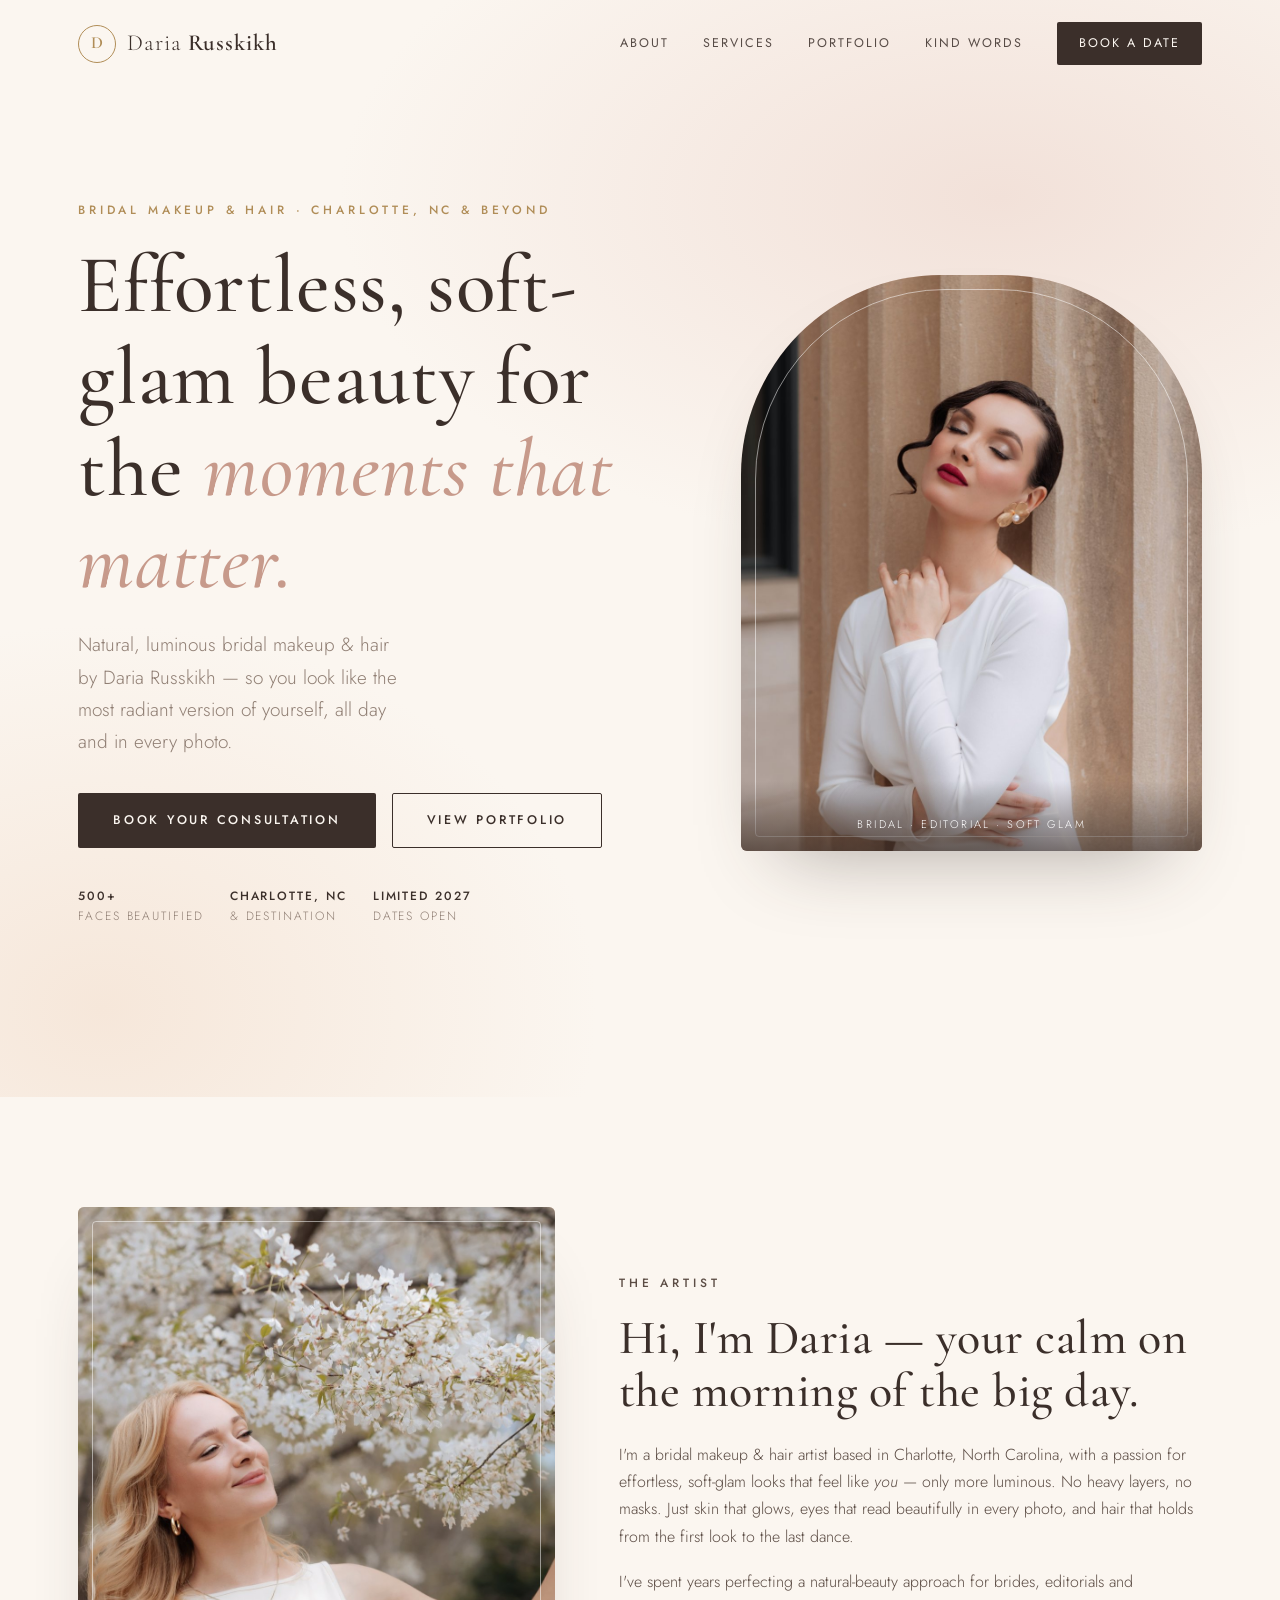
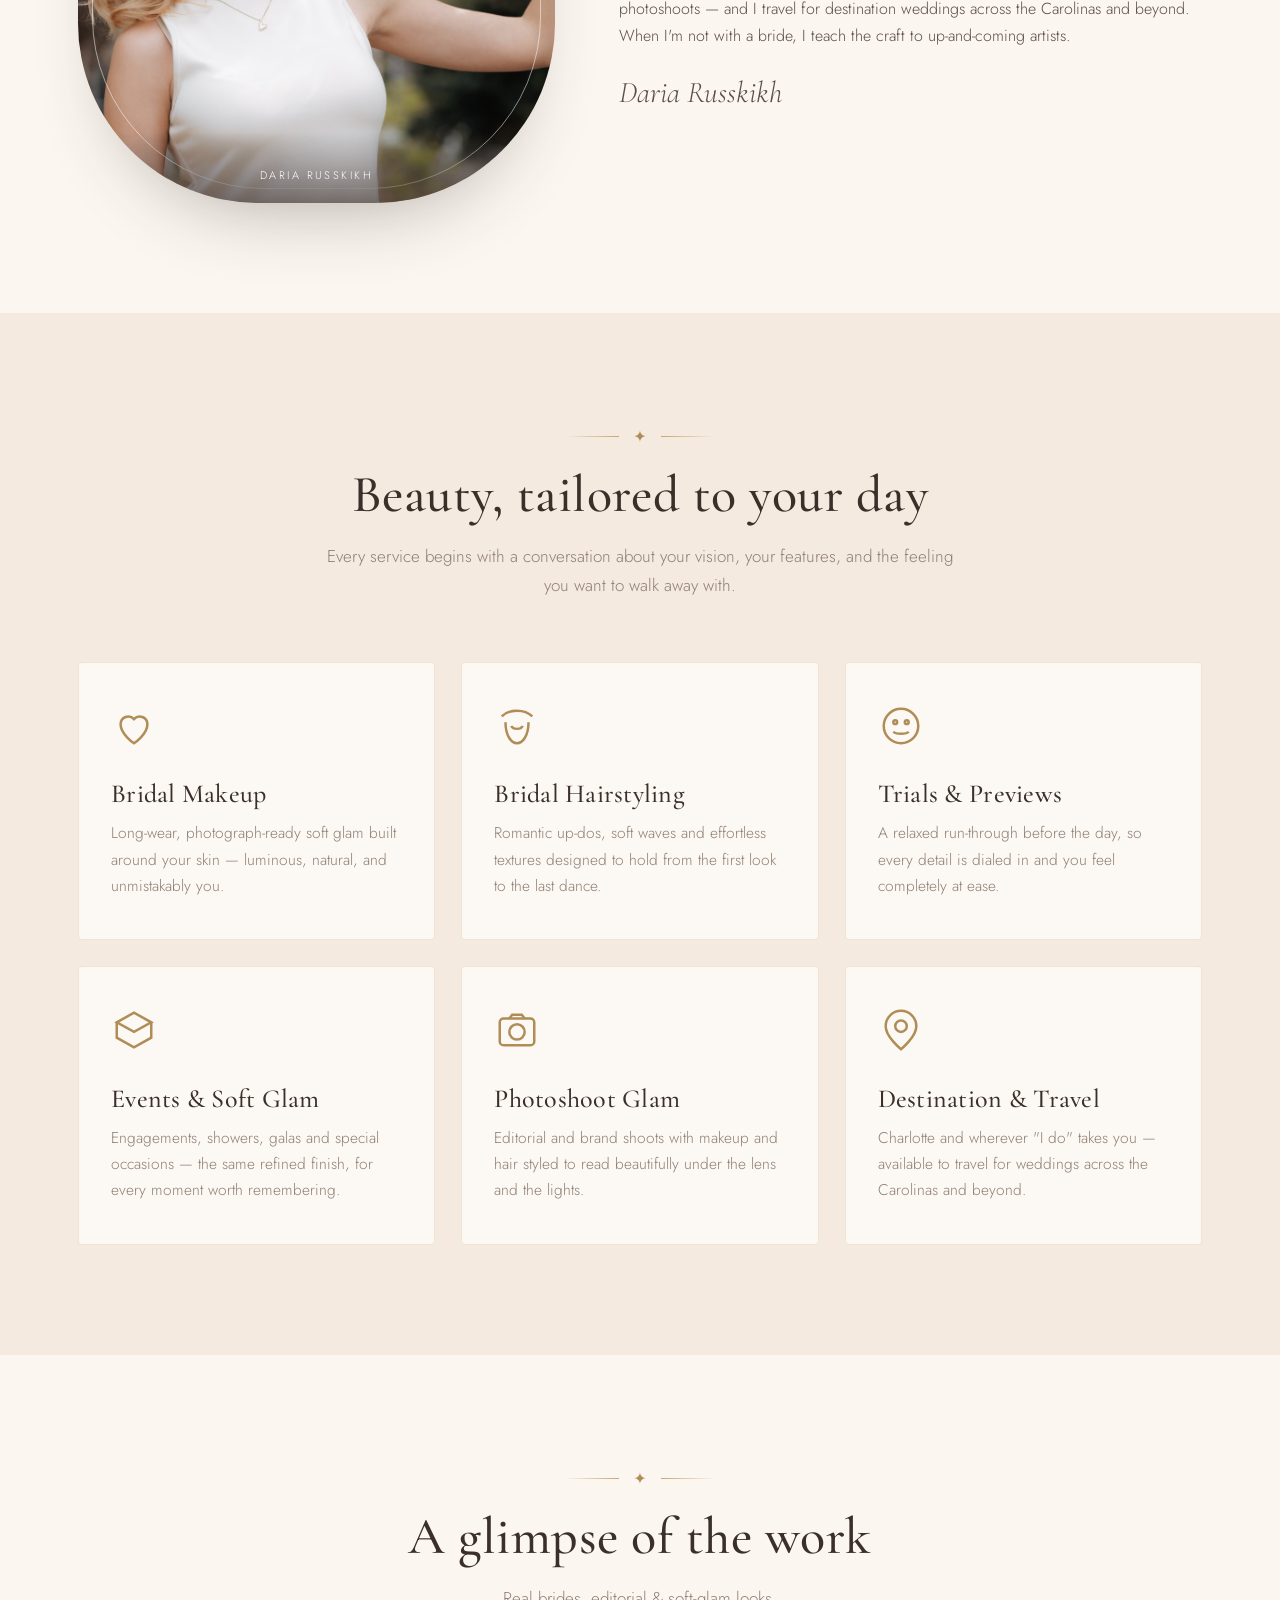
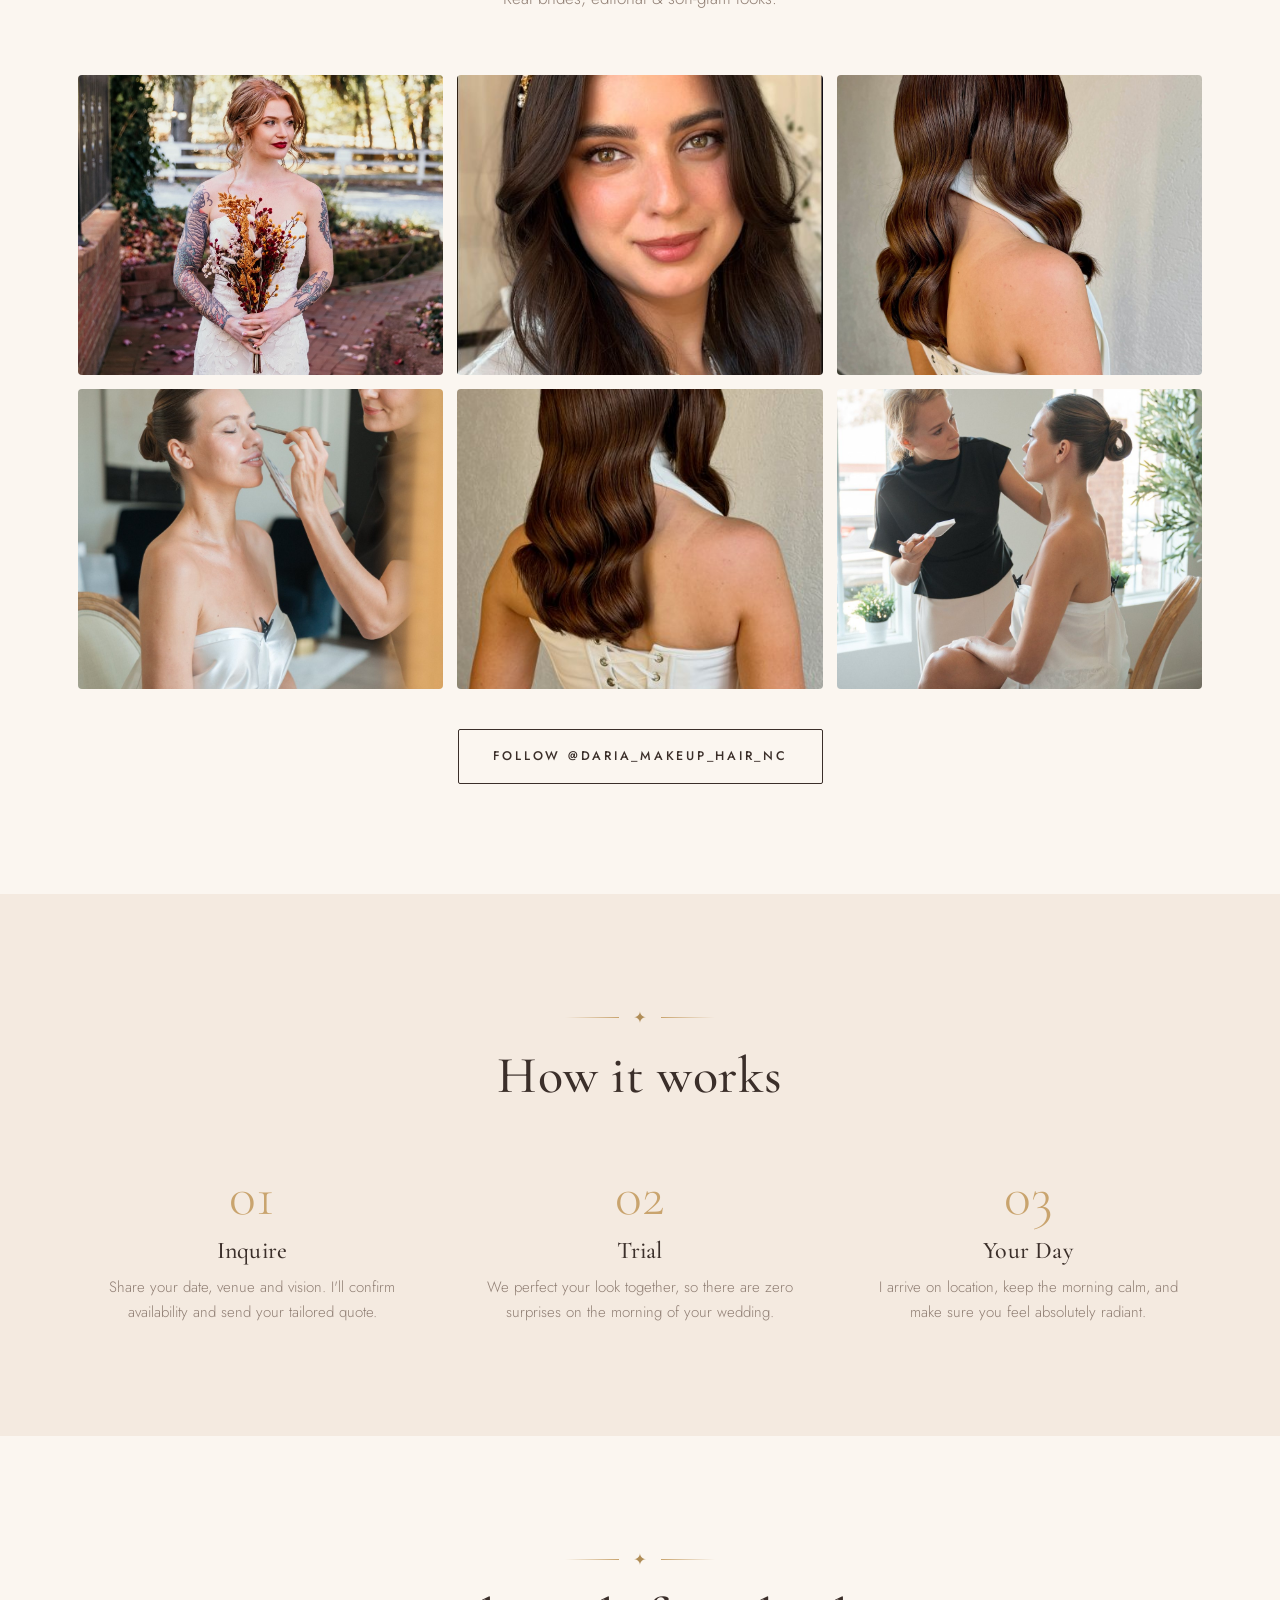
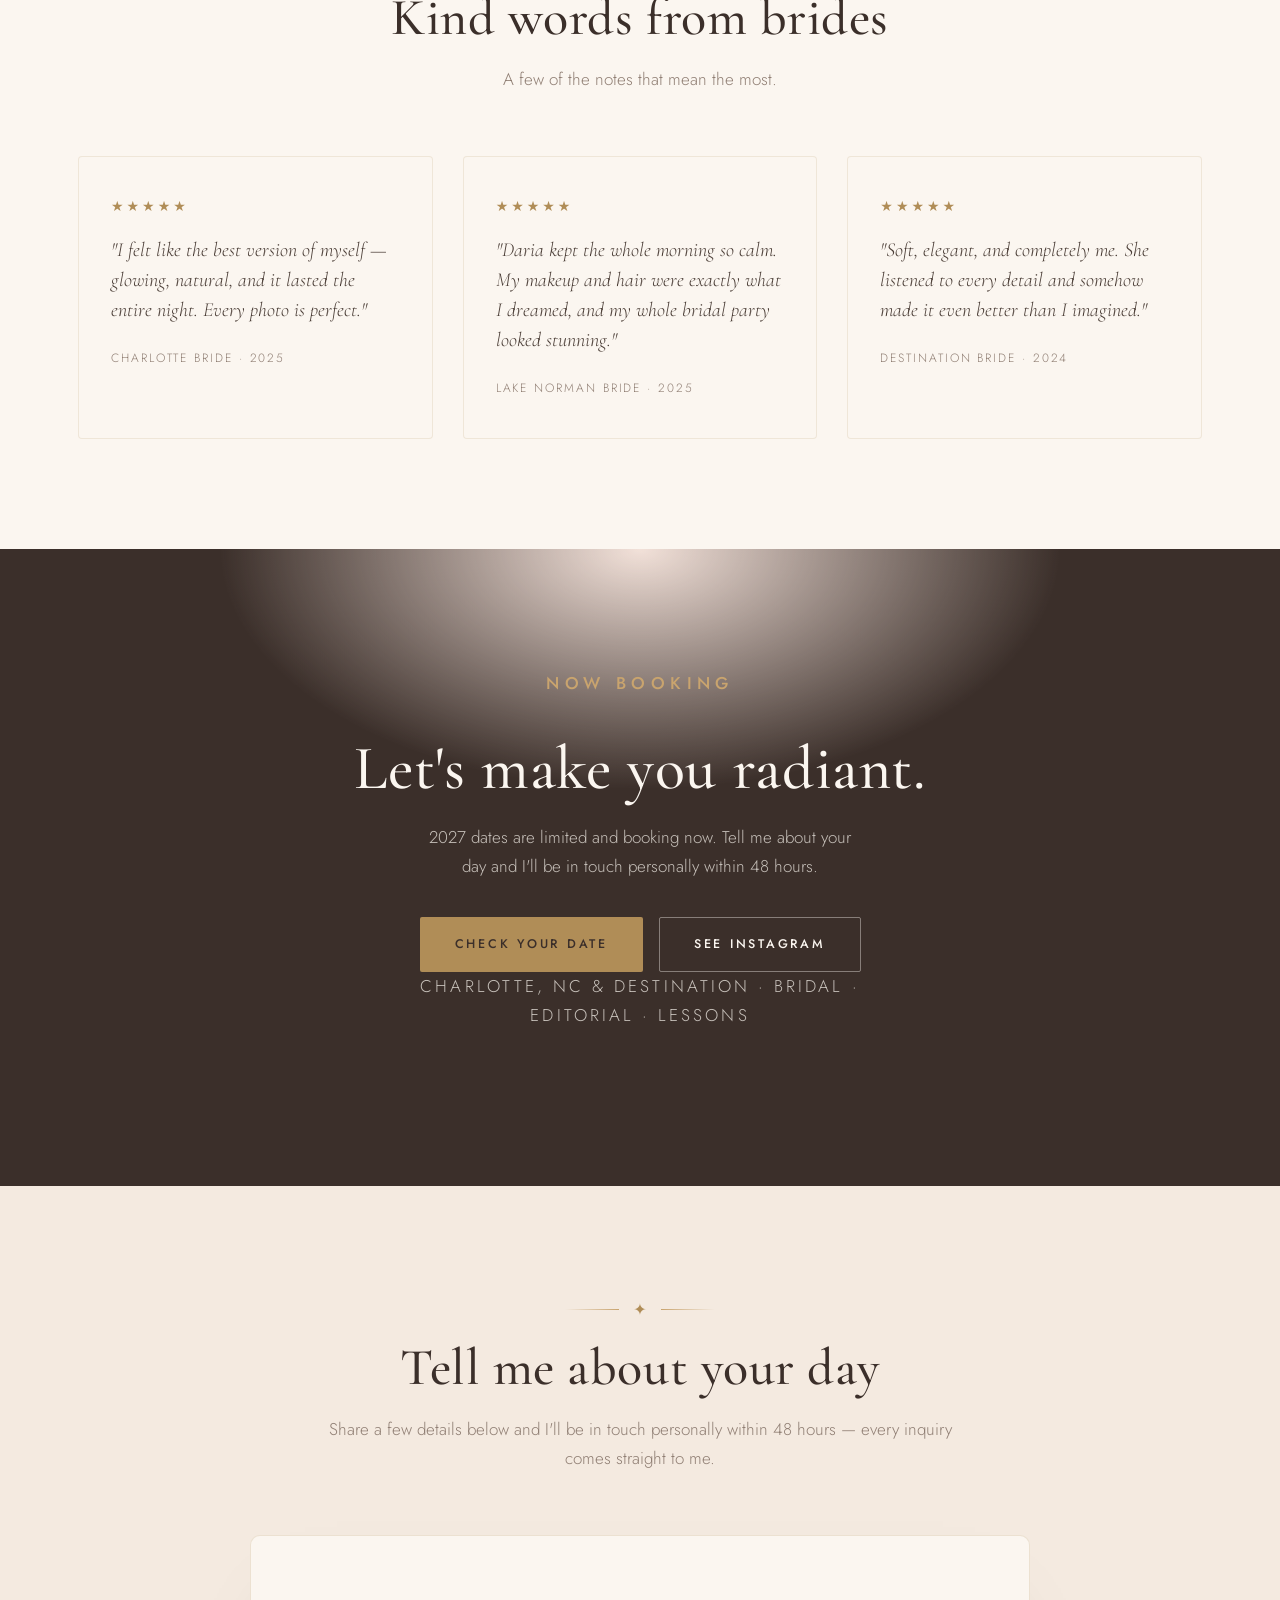
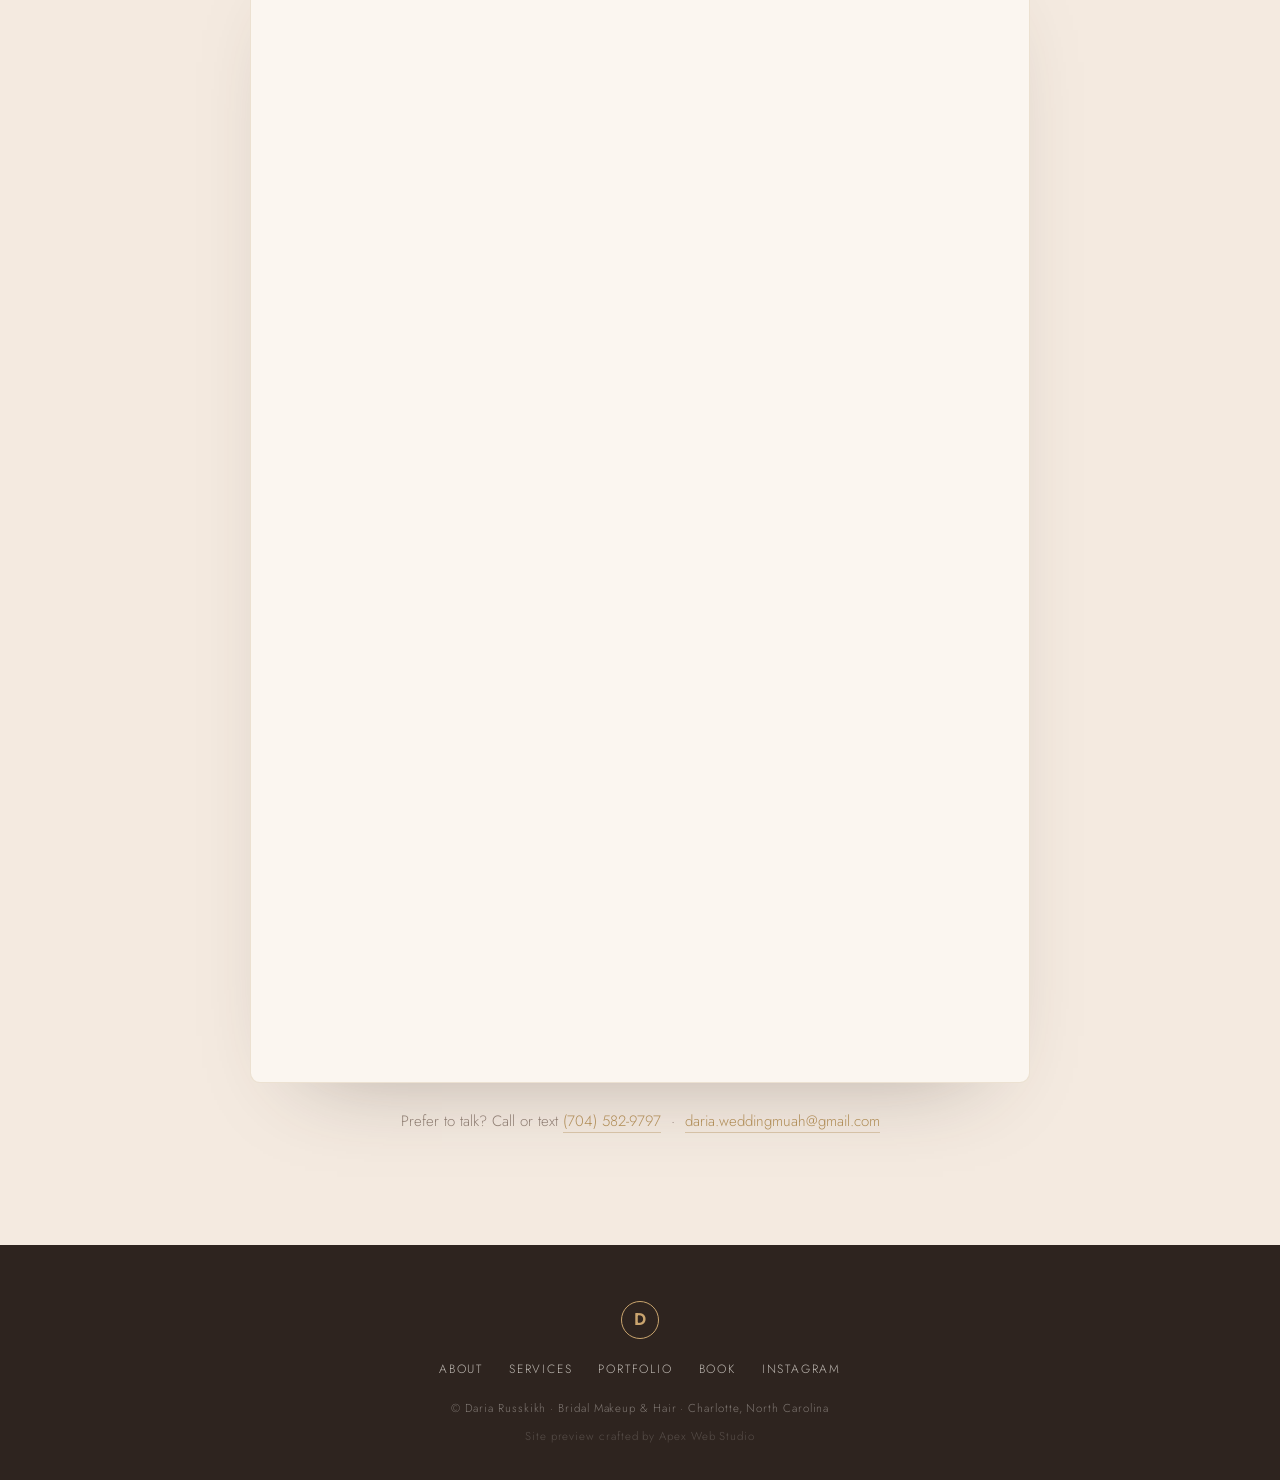
==== index.html @ 5df93d8f "Form: load iframe directly (fix); add call/text + email under form" ====
<!DOCTYPE html>
<html lang="en" class="no-js">
<head>
<script>document.documentElement.classList.remove('no-js');</script>
<meta charset="UTF-8">
<meta name="viewport" content="width=device-width, initial-scale=1">
<title>Daria Russkikh — Bridal Makeup & Hair | Charlotte, NC</title>
<meta name="description" content="Daria Russkikh — bridal makeup & hair artist in Charlotte, NC and beyond. Effortless soft-glam, natural beauty for your wedding day. Limited 2027 dates — book your consultation.">
<meta name="theme-color" content="#3B2F2A">
<meta property="og:title" content="Daria Russkikh — Bridal Makeup & Hair | Charlotte, NC">
<meta property="og:description" content="Effortless soft-glam, natural bridal beauty in Charlotte, NC & beyond. Book your 2027 date.">
<meta property="og:type" content="website">
<link rel="icon" href="assets/favicon.svg" type="image/svg+xml">
<link rel="preconnect" href="https://fonts.googleapis.com">
<link rel="preconnect" href="https://fonts.gstatic.com" crossorigin>
<link href="https://fonts.googleapis.com/css2?family=Cormorant+Garamond:ital,wght@0,400;0,500;0,600;1,400;1,500&family=Jost:wght@300;400;500;600&display=swap" rel="stylesheet">
<style>
:root{
  --ivory:#FBF6F0; --cream:#F4EAE0; --blush:#EBCDC2; --blush-soft:#F2E1D9;
  --rose:#C79A8B; --gold:#B08D57; --gold-lt:#C9A46E; --ink:#3B2F2A; --muted:#907F74;
  --serif:'Cormorant Garamond',Georgia,serif; --sans:'Jost',system-ui,sans-serif;
  --maxw:1180px;
}
*{margin:0;padding:0;box-sizing:border-box}
html{scroll-behavior:smooth}
body{font-family:var(--sans);color:var(--ink);background:var(--ivory);line-height:1.7;font-weight:300;-webkit-font-smoothing:antialiased}
img{max-width:100%;display:block}
a{color:inherit;text-decoration:none}
.wrap{max-width:var(--maxw);margin:0 auto;padding:0 28px}
h1,h2,h3{font-family:var(--serif);font-weight:500;line-height:1.12;letter-spacing:.01em}
.eyebrow{font-family:var(--sans);font-weight:500;font-size:12px;letter-spacing:.32em;text-transform:uppercase;color:var(--gold)}
.serif-em{font-style:italic;font-weight:400}
.btn{display:inline-block;font-family:var(--sans);font-size:12.5px;letter-spacing:.22em;text-transform:uppercase;font-weight:500;padding:16px 34px;border-radius:2px;transition:.35s;cursor:pointer;border:1px solid transparent}
.btn-solid{background:var(--ink);color:var(--ivory)}
.btn-solid:hover{background:var(--gold);transform:translateY(-2px)}
.btn-ghost{border-color:var(--ink);color:var(--ink)}
.btn-ghost:hover{background:var(--ink);color:var(--ivory)}
.divider{display:flex;align-items:center;justify-content:center;gap:14px;color:var(--gold)}
.divider span{height:1px;width:54px;background:linear-gradient(90deg,transparent,var(--gold-lt))}
.divider span:last-child{background:linear-gradient(90deg,var(--gold-lt),transparent)}

/* nav */
header{position:fixed;top:0;left:0;right:0;z-index:50;transition:.4s;padding:22px 0}
header.scrolled{background:rgba(251,246,240,.92);backdrop-filter:blur(10px);padding:14px 0;box-shadow:0 1px 0 rgba(59,47,42,.07)}
.nav{display:flex;align-items:center;justify-content:space-between}
.brand{font-family:var(--serif);font-size:23px;letter-spacing:.04em;display:flex;align-items:center;gap:11px}
.brand b{font-weight:600}
.mono{width:38px;height:38px;border:1px solid var(--gold);border-radius:50%;display:grid;place-items:center;font-size:17px;color:var(--gold);font-weight:600}
.nav-links{display:flex;gap:34px;align-items:center}
.nav-links a{font-size:12.5px;letter-spacing:.16em;text-transform:uppercase;font-weight:400;color:var(--ink);opacity:.85;transition:.25s}
.nav-links a:hover{opacity:1;color:var(--gold)}
.nav-cta{background:var(--ink);color:var(--ivory)!important;padding:11px 22px;border-radius:2px;opacity:1!important}
.nav-cta:hover{background:var(--gold)}
.burger{display:none;flex-direction:column;gap:5px;cursor:pointer}
.burger span{width:24px;height:1.5px;background:var(--ink)}

/* hero */
.hero{position:relative;min-height:100vh;display:flex;align-items:center;overflow:hidden;background:
  radial-gradient(1100px 600px at 78% 18%,var(--blush-soft),transparent 60%),
  radial-gradient(900px 700px at 8% 92%,#F6E7DA,transparent 55%),var(--ivory)}
.hero-grid{display:grid;grid-template-columns:1.15fr .85fr;gap:40px;align-items:center;padding-top:90px;padding-bottom:60px}
.hero h1{font-size:clamp(44px,6.4vw,86px);margin:20px 0 10px}
.hero h1 em{color:var(--rose)}
.hero-lede{font-size:19px;color:var(--muted);max-width:30ch;margin:22px 0 34px;font-weight:300}
.hero-cta{display:flex;gap:16px;flex-wrap:wrap}
.hero-meta{margin-top:38px;display:flex;gap:26px;flex-wrap:wrap;font-size:12px;letter-spacing:.16em;text-transform:uppercase;color:var(--muted)}
.hero-meta b{color:var(--ink);font-weight:500}
/* portrait frame */
.portrait{position:relative;aspect-ratio:4/5;border-radius:200px 200px 6px 6px;overflow:hidden;
  background:linear-gradient(160deg,var(--blush) 0%,var(--blush-soft) 55%,#EFDccF 100%);
  box-shadow:0 40px 80px -40px rgba(59,47,42,.4);display:grid;place-items:center}
.portrait::after{content:"";position:absolute;inset:14px;border:1px solid rgba(255,255,255,.5);border-radius:190px 190px 4px 4px;pointer-events:none}
.portrait .ph{text-align:center;color:rgba(59,47,42,.55);padding:20px}
.portrait .ph svg{width:64px;height:64px;margin:0 auto 14px;stroke:rgba(59,47,42,.5)}
.portrait .ph small{font-size:11px;letter-spacing:.2em;text-transform:uppercase}
.floral{position:absolute;width:150px;opacity:.5;color:var(--gold-lt)}
.floral.tl{top:78px;left:-24px;transform:rotate(-12deg)}
.floral.br{bottom:-20px;right:-18px;transform:rotate(160deg)}

/* generic section */
section{padding:110px 0}
.sec-head{text-align:center;max-width:640px;margin:0 auto 62px}
.sec-head h2{font-size:clamp(34px,4.4vw,52px);margin:16px 0 18px}
.sec-head p{color:var(--muted);font-size:17px}
.alt{background:var(--cream)}

/* about */
.about-grid{display:grid;grid-template-columns:.9fr 1.1fr;gap:64px;align-items:center}
.about-copy h2{font-size:clamp(32px,4vw,48px);margin:18px 0 22px}
.about-copy p{color:#5c4d45;margin-bottom:18px}
.sign{font-family:var(--serif);font-style:italic;font-size:30px;color:var(--gold);margin-top:8px}
.about-portrait{aspect-ratio:4/5;border-radius:6px 6px 180px 180px;overflow:hidden;background:linear-gradient(200deg,#EEDacc,var(--blush));display:grid;place-items:center;box-shadow:0 40px 80px -46px rgba(59,47,42,.45);position:relative}
.about-portrait::after{content:"";position:absolute;inset:14px;border:1px solid rgba(255,255,255,.5);border-radius:4px 4px 172px 172px}
.about-portrait .ph{color:rgba(59,47,42,.5);text-align:center}
.about-portrait .ph svg{width:58px;height:58px;stroke:rgba(59,47,42,.5);margin-bottom:10px}
.about-portrait .ph small{font-size:11px;letter-spacing:.2em;text-transform:uppercase}

/* services */
.svc-grid{display:grid;grid-template-columns:repeat(3,1fr);gap:26px}
.svc{background:var(--ivory);border:1px solid rgba(176,141,87,.18);border-radius:4px;padding:40px 32px;transition:.4s}
.alt .svc{background:#FCF8F3}
.svc:hover{transform:translateY(-6px);box-shadow:0 30px 60px -38px rgba(59,47,42,.35);border-color:var(--gold-lt)}
.svc .ic{width:46px;height:46px;color:var(--gold);margin-bottom:22px}
.svc h3{font-size:26px;margin-bottom:12px}
.svc p{color:var(--muted);font-size:15.5px}

/* portfolio */
.gal{display:grid;grid-template-columns:repeat(4,1fr);grid-auto-rows:210px;gap:16px}
.gal-item{position:relative;border-radius:4px;overflow:hidden;display:grid;place-items:center;
  background:linear-gradient(150deg,var(--blush-soft),var(--blush));color:rgba(59,47,42,.6)}
.gal-item:nth-child(4n+2){background:linear-gradient(150deg,#F0E2D6,#E3C7B8)}
.gal-item:nth-child(4n+3){background:linear-gradient(150deg,#F4E9DE,#E9D2C4)}
.gal-item.tall{grid-row:span 2}
.gal-item .lbl{text-align:center;z-index:2}
.gal-item .lbl svg{width:34px;height:34px;stroke:rgba(59,47,42,.55);margin-bottom:8px}
.gal-item .lbl span{display:block;font-family:var(--serif);font-style:italic;font-size:20px;color:rgba(59,47,42,.7)}
.gal-note{text-align:center;color:var(--muted);font-size:14px;margin-top:26px;font-style:italic}
.ig-feed{display:flex;flex-wrap:wrap;gap:18px;justify-content:center;max-width:1120px;margin:0 auto}
.ig-cell{width:min(336px,100%)}
.instagram-media{margin:0 auto!important;min-width:0!important}
.ig-follow{text-align:center;margin-top:40px}
.portrait .floral{display:none}
.portrait-tag{position:absolute;left:0;right:0;bottom:0;z-index:2;padding:34px 18px 18px;color:#fff;font-size:11px;letter-spacing:.22em;text-transform:uppercase;text-align:center;background:linear-gradient(to top,rgba(59,47,42,.65),transparent)}
.portrait img,.about-portrait img{position:absolute;inset:0;width:100%;height:100%;object-fit:cover}
.about-portrait img{object-position:center 24%}
.pgal{display:grid;grid-template-columns:repeat(3,1fr);grid-auto-rows:300px;gap:14px}
.pgal a{position:relative;overflow:hidden;border-radius:4px;display:block;background:var(--blush-soft)}
.pgal img{width:100%;height:100%;object-fit:cover;transition:transform .8s cubic-bezier(.2,.7,.2,1)}
.pgal a:hover img{transform:scale(1.06)}
@media(max-width:900px){.pgal{grid-template-columns:repeat(2,1fr);grid-auto-rows:210px}}

/* steps */
.steps{display:grid;grid-template-columns:repeat(3,1fr);gap:40px;counter-reset:s}
.step{text-align:center;padding:0 10px}
.step .n{font-family:var(--serif);font-size:56px;color:var(--gold-lt);line-height:1}
.step h3{font-size:24px;margin:14px 0 10px}
.step p{color:var(--muted);font-size:15px}

/* testimonials */
.quotes{display:grid;grid-template-columns:repeat(3,1fr);gap:30px}
.quote{background:var(--ivory);border-radius:4px;padding:38px 32px;border:1px solid rgba(176,141,87,.16)}
.quote .stars{color:var(--gold);letter-spacing:3px;font-size:14px;margin-bottom:16px}
.quote p{font-family:var(--serif);font-size:20px;font-style:italic;line-height:1.5;color:#4a3d36;margin-bottom:18px}
.quote cite{font-family:var(--sans);font-style:normal;font-size:12px;letter-spacing:.16em;text-transform:uppercase;color:var(--muted)}

/* booking CTA */
.book{position:relative;text-align:center;background:
  radial-gradient(700px 400px at 50% 0,var(--blush-soft),transparent 60%),var(--ink);color:var(--ivory);padding:120px 0}
.book .eyebrow{color:var(--gold-lt)}
.book h2{font-size:clamp(36px,5vw,62px);margin:18px 0 20px;color:var(--ivory)}
.book p{color:rgba(251,246,240,.72);max-width:44ch;margin:0 auto 36px;font-size:17px}
.book .btn-solid{background:var(--gold);color:var(--ink)}
.book .btn-solid:hover{background:var(--gold-lt)}
.book .btn-ghost{border-color:rgba(251,246,240,.4);color:var(--ivory)}
.book .btn-ghost:hover{background:var(--ivory);color:var(--ink)}
.book-meta{margin-top:34px;color:rgba(251,246,240,.6);font-size:12px;letter-spacing:.18em;text-transform:uppercase}
.inquiry{background:var(--cream)}
.form-card{max-width:780px;margin:0 auto;background:var(--ivory);border:1px solid rgba(176,141,87,.2);border-radius:10px;padding:26px 26px 20px;box-shadow:0 40px 90px -55px rgba(59,47,42,.4)}
.form-card iframe{width:100%;border:0;background:transparent;min-height:900px;display:block}
@media(max-width:600px){.form-card{padding:14px 12px}}
.talk{text-align:center;margin-top:26px;color:var(--muted);font-size:15px}
.talk a{color:var(--gold);border-bottom:1px solid rgba(176,141,87,.4)}
.talk a:hover{color:var(--ink)}

/* footer */
footer{background:#2E241F;color:rgba(251,246,240,.7);padding:56px 0 34px;text-align:center}
footer .mono{margin:0 auto 18px;border-color:var(--gold-lt);color:var(--gold-lt)}
footer .fl{display:flex;gap:26px;justify-content:center;margin:20px 0;flex-wrap:wrap}
footer .fl a{font-size:12px;letter-spacing:.15em;text-transform:uppercase}
footer .fl a:hover{color:var(--gold-lt)}
footer small{display:block;margin-top:18px;font-size:11.5px;letter-spacing:.08em;color:rgba(251,246,240,.4)}

/* reveal */
.reveal{opacity:0;transform:translateY(26px);transition:.9s cubic-bezier(.2,.7,.2,1)}
.reveal.in{opacity:1;transform:none}
.no-js .reveal{opacity:1;transform:none}

@media(max-width:900px){
  .hero-grid,.about-grid{grid-template-columns:1fr;gap:44px}
  .hero{min-height:auto;padding-bottom:20px}
  .hero-media{max-width:320px;margin:10px auto 0}
  .hero h1{font-size:clamp(40px,10vw,58px)}
  .svc-grid,.quotes,.steps{grid-template-columns:1fr}
  .gal{grid-template-columns:repeat(2,1fr);grid-auto-rows:180px}
  .nav-links{display:none}
  .burger{display:flex}
  section{padding:82px 0}
}
</style>
</head>
<body>

<header id="hdr">
  <div class="wrap nav">
    <a href="#top" class="brand"><span class="mono">D</span><span>Daria <b>Russkikh</b></span></a>
    <nav class="nav-links">
      <a href="#about">About</a>
      <a href="#services">Services</a>
      <a href="#portfolio">Portfolio</a>
      <a href="#words">Kind Words</a>
      <a href="#inquiry" class="nav-cta">Book a Date</a>
    </nav>
    <div class="burger" id="burger"><span></span><span></span><span></span></div>
  </div>
</header>

<a id="top"></a>
<section class="hero">
  <div class="wrap hero-grid">
    <div class="hero-copy reveal">
      <p class="eyebrow">Bridal Makeup &amp; Hair · Charlotte, NC &amp; Beyond</p>
      <h1>Effortless, soft-glam beauty for the <em>moments that matter.</em></h1>
      <p class="hero-lede">Natural, luminous bridal makeup &amp; hair by Daria Russkikh — so you look like the most radiant version of yourself, all day and in every photo.</p>
      <div class="hero-cta">
        <a href="#inquiry" class="btn btn-solid">Book Your Consultation</a>
        <a href="#portfolio" class="btn btn-ghost">View Portfolio</a>
      </div>
      <div class="hero-meta">
        <div><b>500+</b><br>Faces Beautified</div>
        <div><b>Charlotte, NC</b><br>&amp; Destination</div>
        <div><b>Limited 2027</b><br>Dates Open</div>
      </div>
    </div>
    <div class="hero-media reveal">
      <div class="portrait">
        <svg class="floral tl" viewBox="0 0 100 100" fill="none" stroke="currentColor" stroke-width="1.2"><path d="M50 90 C50 60 50 40 50 15"/><path d="M50 40 C35 34 24 40 20 52 C33 54 45 50 50 40Z"/><path d="M50 55 C65 49 76 55 80 67 C67 69 55 65 50 55Z"/><path d="M50 25 C40 21 32 25 29 34 C39 36 47 32 50 25Z"/><circle cx="50" cy="12" r="4"/></svg>
        <img src="assets/photos/g2.jpg" alt="Editorial bridal makeup and hair by Daria Russkikh">
        <span class="portrait-tag">Bridal · Editorial · Soft Glam</span>
        <svg class="floral br" viewBox="0 0 100 100" fill="none" stroke="currentColor" stroke-width="1.2"><path d="M50 90 C50 60 50 40 50 15"/><path d="M50 40 C35 34 24 40 20 52 C33 54 45 50 50 40Z"/><path d="M50 55 C65 49 76 55 80 67 C67 69 55 65 50 55Z"/><circle cx="50" cy="12" r="4"/></svg>
      </div>
    </div>
  </div>
</section>

<!-- ABOUT -->
<section id="about">
  <div class="wrap about-grid">
    <div class="about-portrait reveal">
      <img src="assets/photos/daria-portrait.jpg" alt="Daria Russkikh, bridal makeup &amp; hair artist in Charlotte, NC">
      <span class="portrait-tag">Daria Russkikh</span>
    </div>
    <div class="about-copy reveal">
      <p class="eyebrow">The Artist</p>
      <h2>Hi, I'm Daria — your calm on the morning of the big day.</h2>
      <p>I'm a bridal makeup &amp; hair artist based in Charlotte, North Carolina, with a passion for effortless, soft-glam looks that feel like <em>you</em> — only more luminous. No heavy layers, no masks. Just skin that glows, eyes that read beautifully in every photo, and hair that holds from the first look to the last dance.</p>
      <p>I've spent years perfecting a natural-beauty approach for brides, editorials and photoshoots — and I travel for destination weddings across the Carolinas and beyond. When I'm not with a bride, I teach the craft to up-and-coming artists.</p>
      <p class="sign">Daria Russkikh</p>
    </div>
  </div>
</section>

<!-- SERVICES -->
<section id="services" class="alt">
  <div class="wrap">
    <div class="sec-head reveal">
      <div class="divider"><span></span>✦<span></span></div>
      <h2>Beauty, tailored to your day</h2>
      <p>Every service begins with a conversation about your vision, your features, and the feeling you want to walk away with.</p>
    </div>
    <div class="svc-grid">
      <div class="svc reveal"><svg class="ic" viewBox="0 0 24 24" fill="none" stroke="currentColor" stroke-width="1.3"><path d="M12 21s-7-4.5-7-10a4 4 0 0 1 7-2.6A4 4 0 0 1 19 11c0 5.5-7 10-7 10Z"/></svg><h3>Bridal Makeup</h3><p>Long-wear, photograph-ready soft glam built around your skin — luminous, natural, and unmistakably you.</p></div>
      <div class="svc reveal"><svg class="ic" viewBox="0 0 24 24" fill="none" stroke="currentColor" stroke-width="1.3"><path d="M4 7c4-4 12-4 16 0"/><path d="M6 10c0 7 3 11 6 11s6-4 6-11"/><path d="M9 12c1 2 5 2 6 0"/></svg><h3>Bridal Hairstyling</h3><p>Romantic up-dos, soft waves and effortless textures designed to hold from the first look to the last dance.</p></div>
      <div class="svc reveal"><svg class="ic" viewBox="0 0 24 24" fill="none" stroke="currentColor" stroke-width="1.3"><circle cx="12" cy="12" r="9"/><path d="M8 15c1.2 1.4 6.8 1.4 8 0"/><circle cx="9" cy="10" r="1"/><circle cx="15" cy="10" r="1"/></svg><h3>Trials &amp; Previews</h3><p>A relaxed run-through before the day, so every detail is dialed in and you feel completely at ease.</p></div>
      <div class="svc reveal"><svg class="ic" viewBox="0 0 24 24" fill="none" stroke="currentColor" stroke-width="1.3"><path d="M3 8l9-5 9 5-9 5-9-5Z"/><path d="M3 8v8l9 5 9-5V8"/></svg><h3>Events &amp; Soft Glam</h3><p>Engagements, showers, galas and special occasions — the same refined finish, for every moment worth remembering.</p></div>
      <div class="svc reveal"><svg class="ic" viewBox="0 0 24 24" fill="none" stroke="currentColor" stroke-width="1.3"><rect x="3" y="6" width="18" height="14" rx="2"/><circle cx="12" cy="13" r="4"/><path d="M8 6l1.5-2h5L16 6"/></svg><h3>Photoshoot Glam</h3><p>Editorial and brand shoots with makeup and hair styled to read beautifully under the lens and the lights.</p></div>
      <div class="svc reveal"><svg class="ic" viewBox="0 0 24 24" fill="none" stroke="currentColor" stroke-width="1.3"><circle cx="12" cy="10" r="3"/><path d="M12 2a8 8 0 0 0-8 8c0 5.5 8 12 8 12s8-6.5 8-12a8 8 0 0 0-8-8Z"/></svg><h3>Destination &amp; Travel</h3><p>Charlotte and wherever "I do" takes you — available to travel for weddings across the Carolinas and beyond.</p></div>
    </div>
  </div>
</section>

<!-- PORTFOLIO -->
<section id="portfolio">
  <div class="wrap">
    <div class="sec-head reveal">
      <div class="divider"><span></span>✦<span></span></div>
      <h2>A glimpse of the work</h2>
      <p>Real brides, editorial &amp; soft-glam looks.</p>
    </div>
    <div class="pgal">
      <a href="https://www.instagram.com/daria_makeup_hair_nc/" target="_blank" rel="noopener"><img src="assets/photos/g1.jpg" alt="Bride with autumn bouquet — soft-glam bridal makeup and hair" loading="lazy"></a>
      <a href="https://www.instagram.com/daria_makeup_hair_nc/" target="_blank" rel="noopener"><img src="assets/photos/hero-bride.jpg" alt="Soft-glam bridal makeup with gold floral headpiece" loading="lazy"></a>
      <a href="https://www.instagram.com/daria_makeup_hair_nc/" target="_blank" rel="noopener"><img src="assets/photos/g3.jpg" alt="Glossy Hollywood bridal hair waves" loading="lazy"></a>
      <a href="https://www.instagram.com/daria_makeup_hair_nc/" target="_blank" rel="noopener"><img src="assets/photos/g5.jpg" alt="Daria applying luminous bridal makeup" loading="lazy"></a>
      <a href="https://www.instagram.com/daria_makeup_hair_nc/" target="_blank" rel="noopener"><img src="assets/photos/g4.jpg" alt="Elegant bridal hairstyle from behind" loading="lazy"></a>
      <a href="https://www.instagram.com/daria_makeup_hair_nc/" target="_blank" rel="noopener"><img src="assets/photos/g6.jpg" alt="Behind the scenes — bridal makeup styling" loading="lazy"></a>
    </div>
    <div class="ig-follow"><a href="https://www.instagram.com/daria_makeup_hair_nc/" target="_blank" rel="noopener" class="btn btn-ghost">Follow @daria_makeup_hair_nc</a></div>
  </div>
</section>

<!-- PROCESS -->
<section class="alt">
  <div class="wrap">
    <div class="sec-head reveal">
      <div class="divider"><span></span>✦<span></span></div>
      <h2>How it works</h2>
    </div>
    <div class="steps">
      <div class="step reveal"><div class="n">01</div><h3>Inquire</h3><p>Share your date, venue and vision. I'll confirm availability and send your tailored quote.</p></div>
      <div class="step reveal"><div class="n">02</div><h3>Trial</h3><p>We perfect your look together, so there are zero surprises on the morning of your wedding.</p></div>
      <div class="step reveal"><div class="n">03</div><h3>Your Day</h3><p>I arrive on location, keep the morning calm, and make sure you feel absolutely radiant.</p></div>
    </div>
  </div>
</section>

<!-- TESTIMONIALS -->
<section id="words">
  <div class="wrap">
    <div class="sec-head reveal">
      <div class="divider"><span></span>✦<span></span></div>
      <h2>Kind words from brides</h2>
      <p>A few of the notes that mean the most.</p>
    </div>
    <div class="quotes">
      <div class="quote reveal"><div class="stars">★★★★★</div><p>"I felt like the best version of myself — glowing, natural, and it lasted the entire night. Every photo is perfect."</p><cite>Charlotte Bride · 2025</cite></div>
      <div class="quote reveal"><div class="stars">★★★★★</div><p>"Daria kept the whole morning so calm. My makeup and hair were exactly what I dreamed, and my whole bridal party looked stunning."</p><cite>Lake Norman Bride · 2025</cite></div>
      <div class="quote reveal"><div class="stars">★★★★★</div><p>"Soft, elegant, and completely me. She listened to every detail and somehow made it even better than I imagined."</p><cite>Destination Bride · 2024</cite></div>
    </div>
  </div>
</section>

<!-- BOOKING -->
<section class="book" id="book">
  <div class="wrap reveal">
    <p class="eyebrow">Now Booking</p>
    <h2>Let's make you radiant.</h2>
    <p>2027 dates are limited and booking now. Tell me about your day and I'll be in touch personally within 48 hours.</p>
    <div class="hero-cta" style="justify-content:center">
      <a href="#inquiry" class="btn btn-solid">Check Your Date</a>
      <a href="https://www.instagram.com/daria_makeup_hair_nc/" target="_blank" rel="noopener" class="btn btn-ghost">See Instagram</a>
    </div>
    <p class="book-meta">Charlotte, NC &amp; Destination · Bridal · Editorial · Lessons</p>
  </div>
</section>

<!-- INQUIRY FORM -->
<section class="inquiry" id="inquiry">
  <div class="wrap">
    <div class="sec-head reveal">
      <div class="divider"><span></span>✦<span></span></div>
      <h2>Tell me about your day</h2>
      <p>Share a few details below and I'll be in touch personally within 48 hours — every inquiry comes straight to me.</p>
    </div>
    <div class="form-card reveal">
      <iframe src="https://tally.so/embed/Gxb1VZ?alignLeft=1&amp;hideTitle=1&amp;transparentBackground=1&amp;dynamicHeight=1" width="100%" height="1100" frameborder="0" marginheight="0" marginwidth="0" title="Wedding inquiry form — Daria Russkikh"></iframe>
    </div>
    <p class="talk reveal">Prefer to talk? Call or text <a href="tel:+17045829797">(704)&nbsp;582-9797</a> &nbsp;·&nbsp; <a href="mailto:daria.weddingmuah@gmail.com">daria.weddingmuah@gmail.com</a></p>
  </div>
</section>

<footer>
  <div class="wrap">
    <span class="mono">D</span>
    <div class="fl">
      <a href="#about">About</a><a href="#services">Services</a><a href="#portfolio">Portfolio</a>
      <a href="#inquiry">Book</a>
      <a href="https://www.instagram.com/daria_makeup_hair_nc/" target="_blank" rel="noopener">Instagram</a>
    </div>
    <small>© Daria Russkikh · Bridal Makeup &amp; Hair · Charlotte, North Carolina</small>
    <small style="opacity:.5;margin-top:8px">Site preview crafted by Apex Web Studio</small>
  </div>
</footer>

<script>
const hdr=document.getElementById('hdr');
addEventListener('scroll',()=>hdr.classList.toggle('scrolled',scrollY>40));
const io=new IntersectionObserver((es)=>es.forEach(e=>{if(e.isIntersecting){e.target.classList.add('in');io.unobserve(e.target)}}),{threshold:.12});
document.querySelectorAll('.reveal').forEach((el,i)=>{el.style.transitionDelay=(i%3*90)+'ms';io.observe(el)});
document.getElementById('burger').onclick=()=>document.getElementById('inquiry').scrollIntoView({behavior:'smooth'});
</script>
<script>
(function(){var d=document,w="https://tally.so/widgets/embed.js",v=function(){if(typeof Tally!=="undefined"){Tally.loadEmbeds()}else{d.querySelectorAll("iframe[data-tally-src]:not([src])").forEach(function(e){e.src=e.dataset.tallySrc})}};
if(typeof Tally!=="undefined"){v()}else if(d.querySelector('script[src="'+w+'"]')==null){var s=d.createElement("script");s.src=w;s.onload=v;s.onerror=v;d.body.appendChild(s)}})();
</script>
</body>
</html>
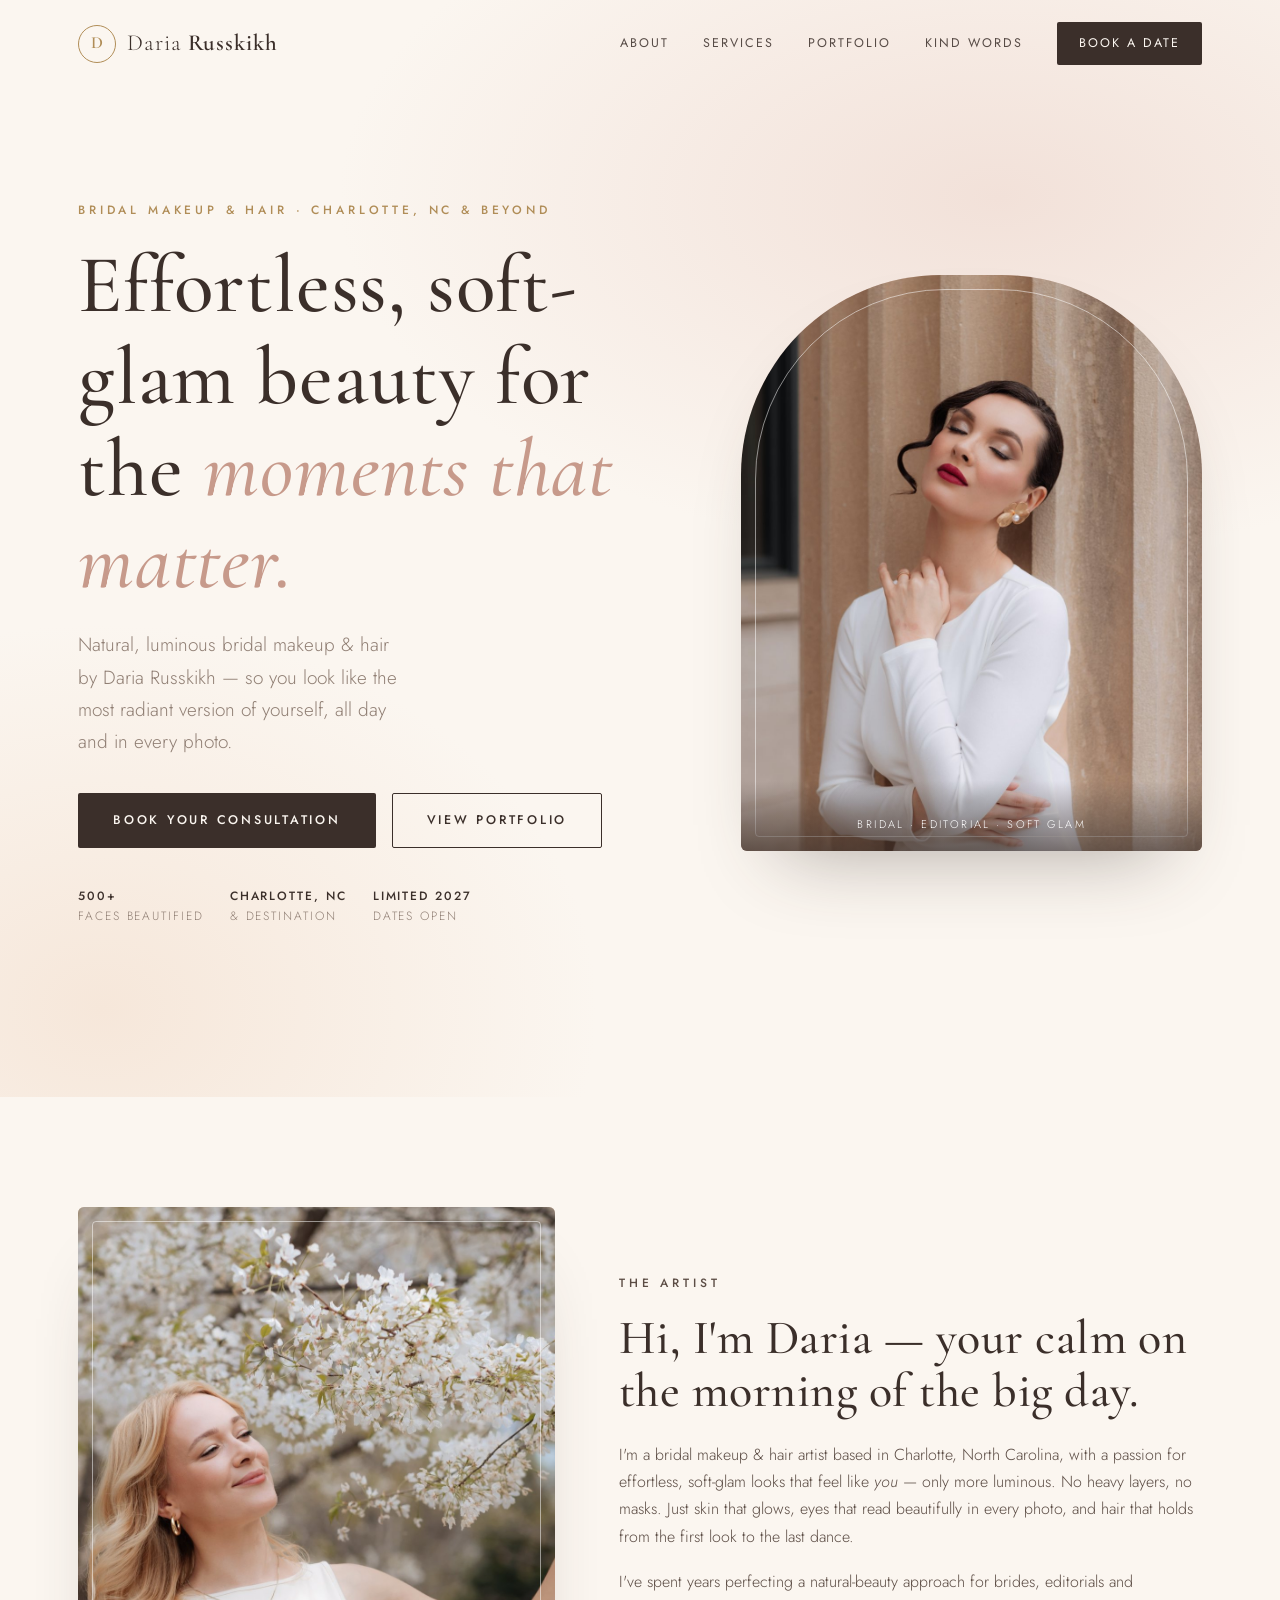
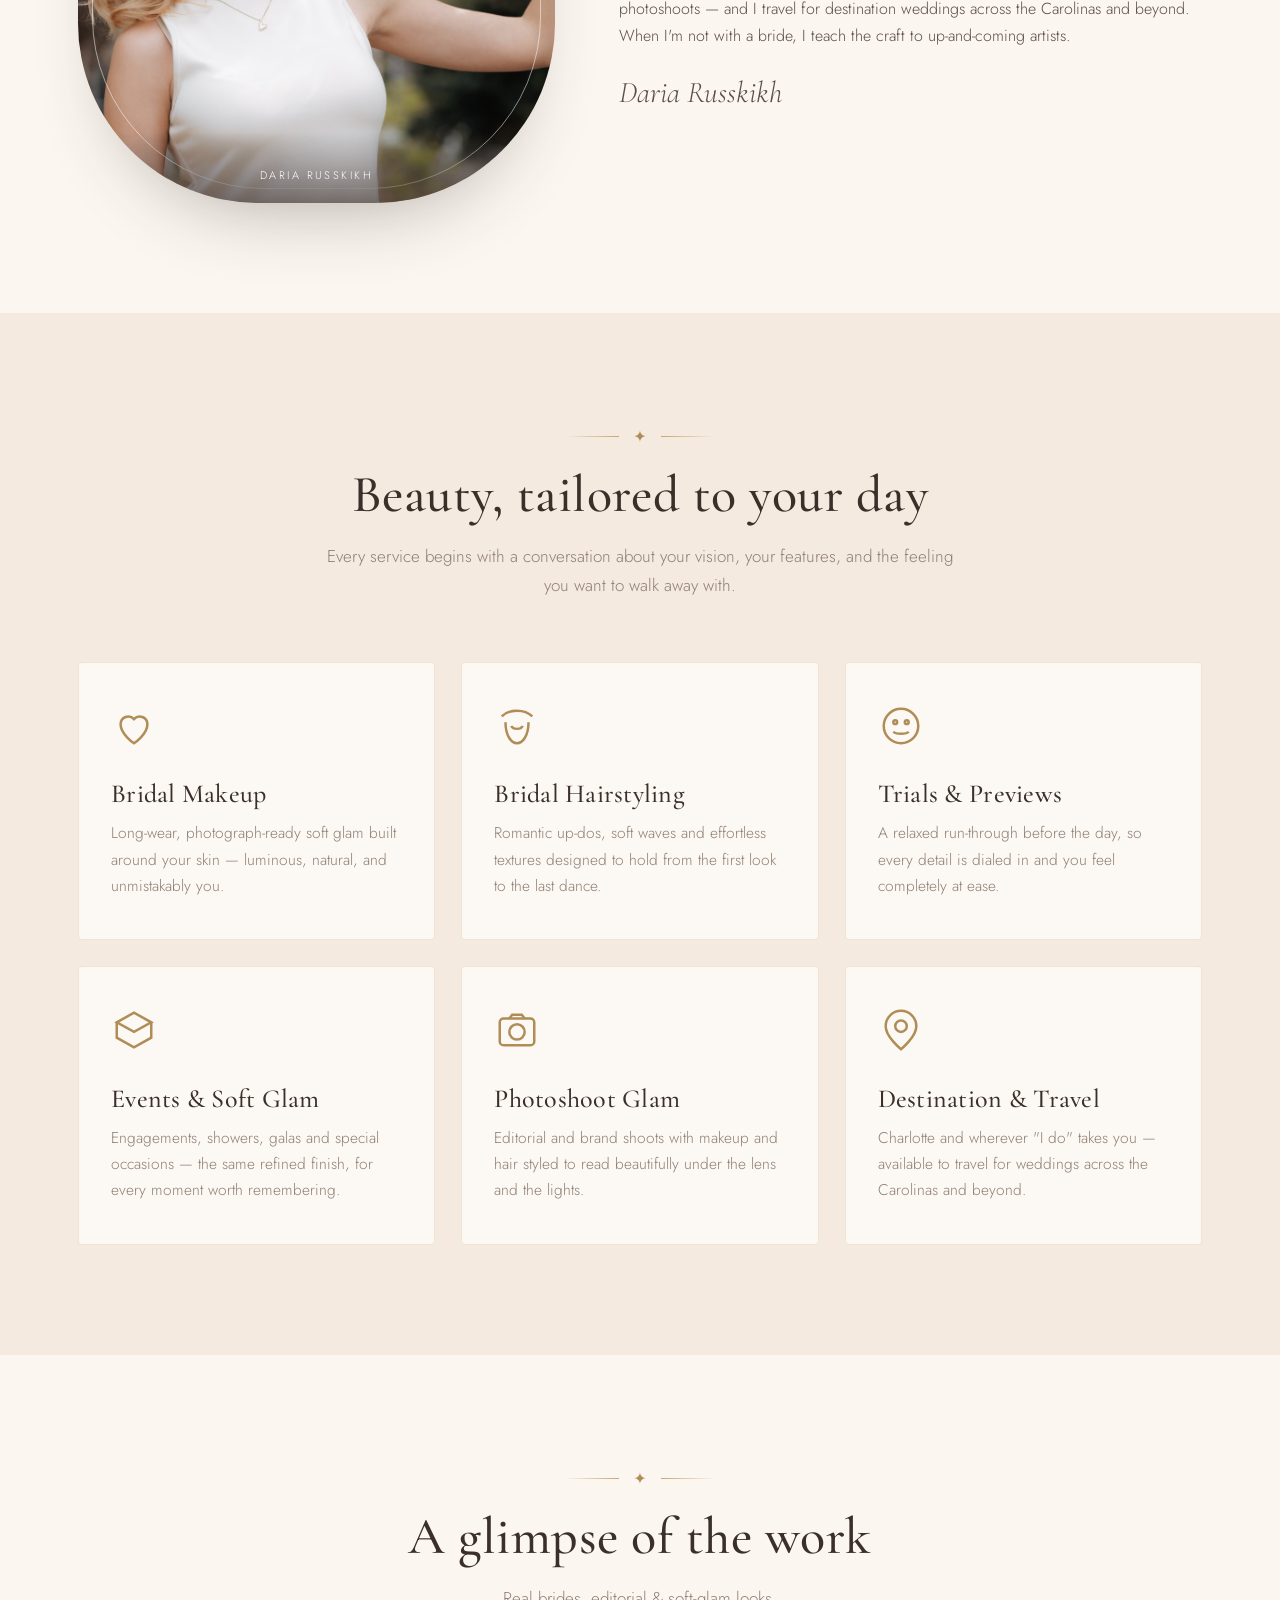
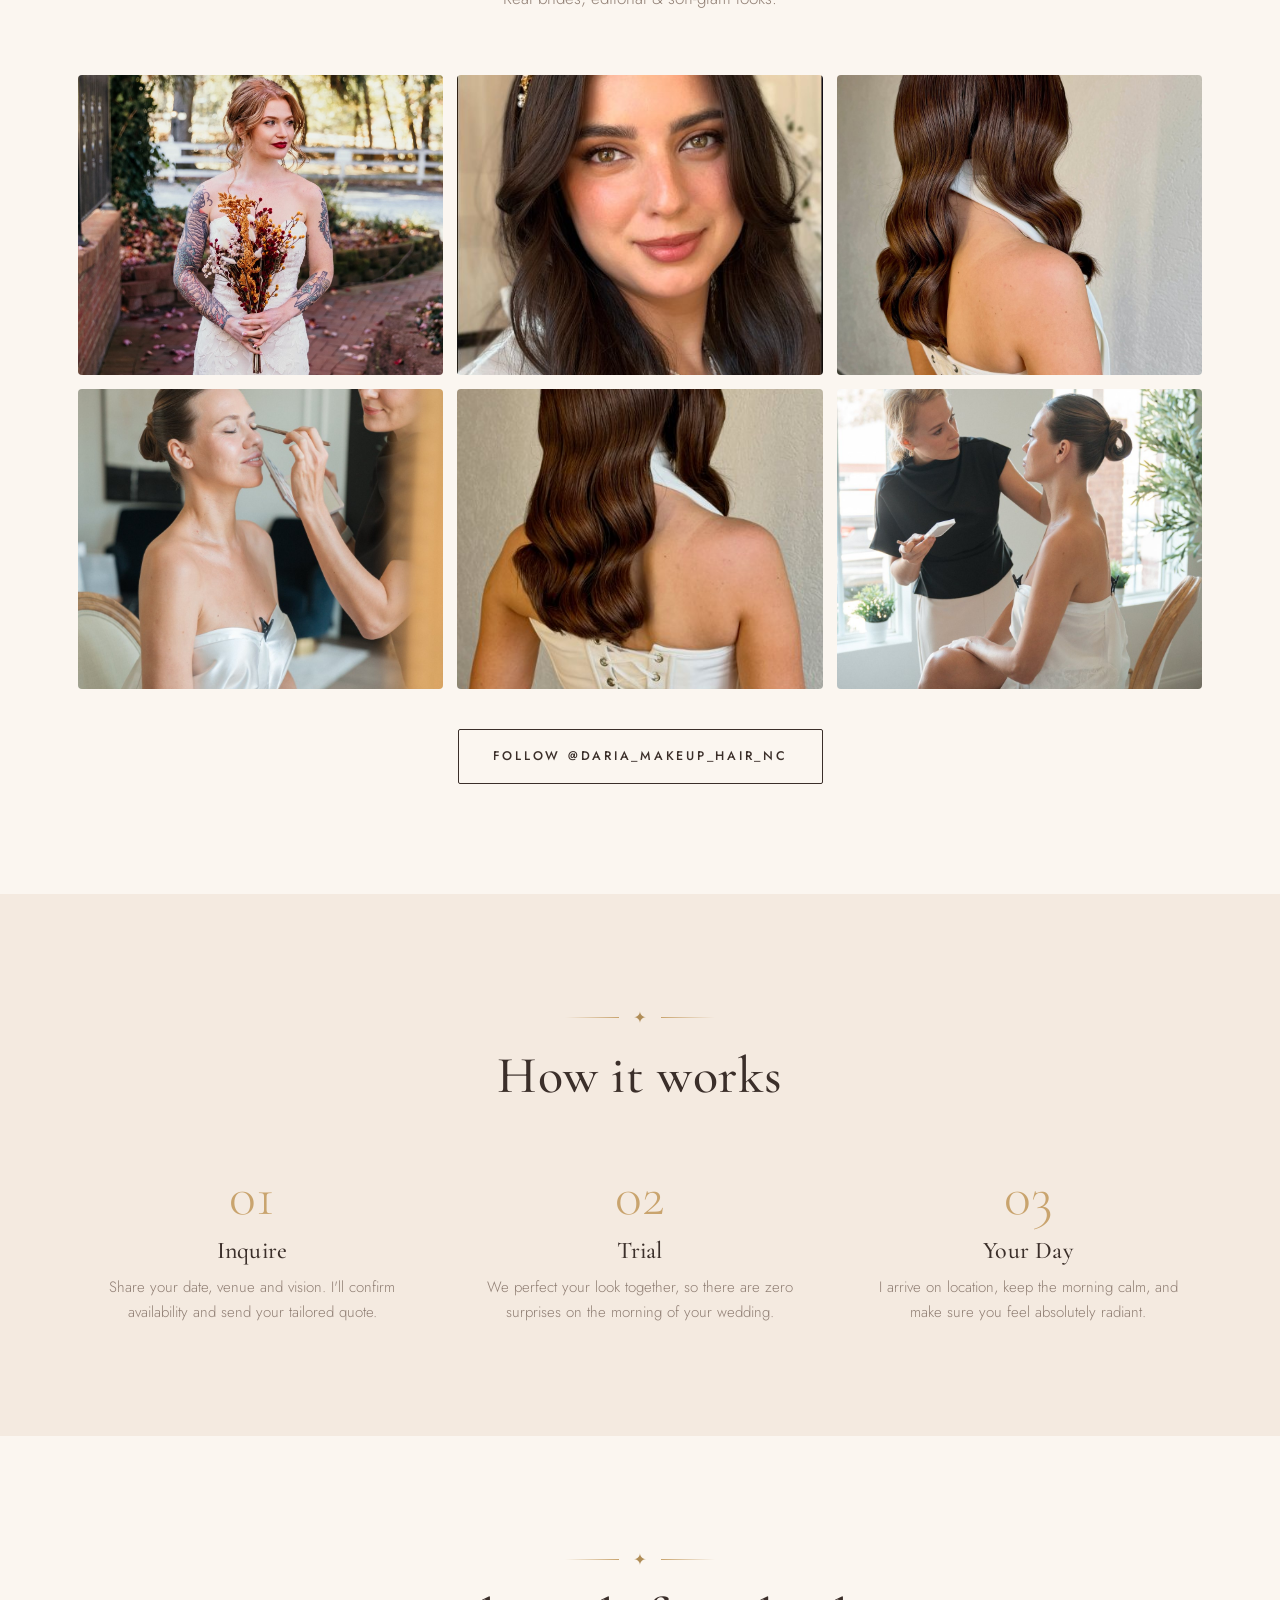
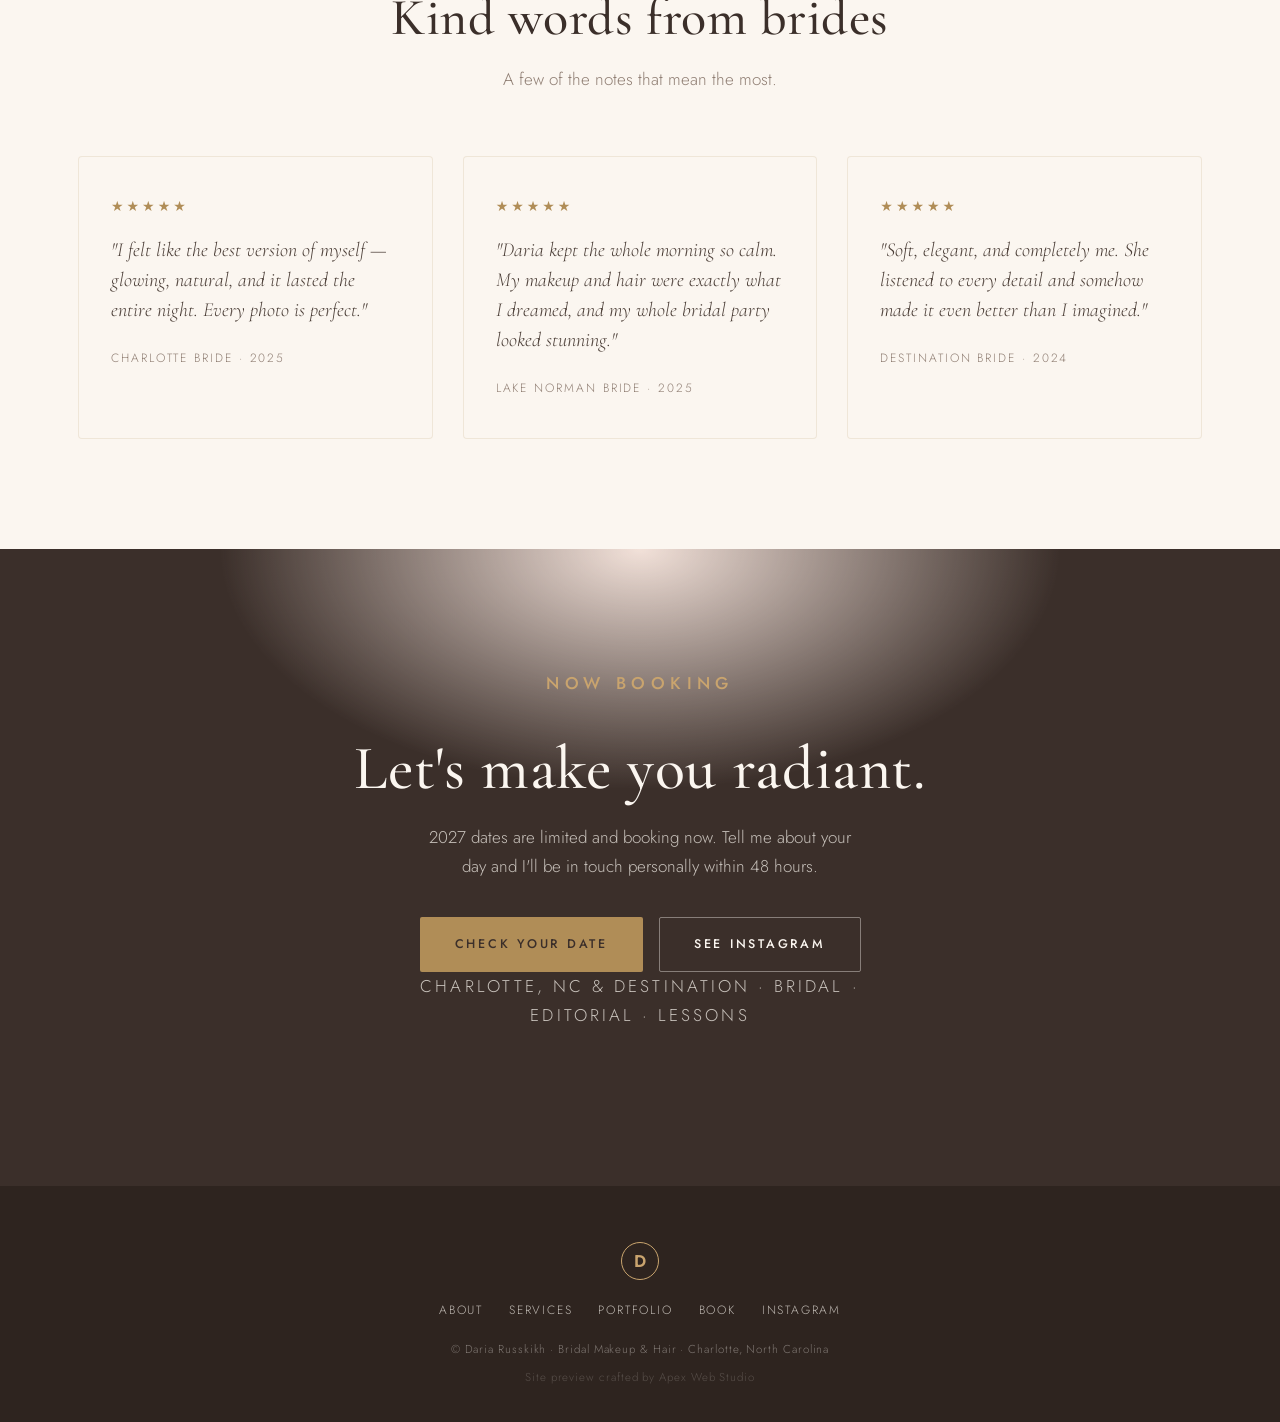
==== commit 2efc1a11: "Move inquiry form to dedicated book.html; extract shared css/style.css" ====
--- a/index.html
+++ b/index.html
@@ -14,179 +14,7 @@
 <link rel="preconnect" href="https://fonts.googleapis.com">
 <link rel="preconnect" href="https://fonts.gstatic.com" crossorigin>
 <link href="https://fonts.googleapis.com/css2?family=Cormorant+Garamond:ital,wght@0,400;0,500;0,600;1,400;1,500&family=Jost:wght@300;400;500;600&display=swap" rel="stylesheet">
-<style>
-:root{
-  --ivory:#FBF6F0; --cream:#F4EAE0; --blush:#EBCDC2; --blush-soft:#F2E1D9;
-  --rose:#C79A8B; --gold:#B08D57; --gold-lt:#C9A46E; --ink:#3B2F2A; --muted:#907F74;
-  --serif:'Cormorant Garamond',Georgia,serif; --sans:'Jost',system-ui,sans-serif;
-  --maxw:1180px;
-}
-*{margin:0;padding:0;box-sizing:border-box}
-html{scroll-behavior:smooth}
-body{font-family:var(--sans);color:var(--ink);background:var(--ivory);line-height:1.7;font-weight:300;-webkit-font-smoothing:antialiased}
-img{max-width:100%;display:block}
-a{color:inherit;text-decoration:none}
-.wrap{max-width:var(--maxw);margin:0 auto;padding:0 28px}
-h1,h2,h3{font-family:var(--serif);font-weight:500;line-height:1.12;letter-spacing:.01em}
-.eyebrow{font-family:var(--sans);font-weight:500;font-size:12px;letter-spacing:.32em;text-transform:uppercase;color:var(--gold)}
-.serif-em{font-style:italic;font-weight:400}
-.btn{display:inline-block;font-family:var(--sans);font-size:12.5px;letter-spacing:.22em;text-transform:uppercase;font-weight:500;padding:16px 34px;border-radius:2px;transition:.35s;cursor:pointer;border:1px solid transparent}
-.btn-solid{background:var(--ink);color:var(--ivory)}
-.btn-solid:hover{background:var(--gold);transform:translateY(-2px)}
-.btn-ghost{border-color:var(--ink);color:var(--ink)}
-.btn-ghost:hover{background:var(--ink);color:var(--ivory)}
-.divider{display:flex;align-items:center;justify-content:center;gap:14px;color:var(--gold)}
-.divider span{height:1px;width:54px;background:linear-gradient(90deg,transparent,var(--gold-lt))}
-.divider span:last-child{background:linear-gradient(90deg,var(--gold-lt),transparent)}
-
-/* nav */
-header{position:fixed;top:0;left:0;right:0;z-index:50;transition:.4s;padding:22px 0}
-header.scrolled{background:rgba(251,246,240,.92);backdrop-filter:blur(10px);padding:14px 0;box-shadow:0 1px 0 rgba(59,47,42,.07)}
-.nav{display:flex;align-items:center;justify-content:space-between}
-.brand{font-family:var(--serif);font-size:23px;letter-spacing:.04em;display:flex;align-items:center;gap:11px}
-.brand b{font-weight:600}
-.mono{width:38px;height:38px;border:1px solid var(--gold);border-radius:50%;display:grid;place-items:center;font-size:17px;color:var(--gold);font-weight:600}
-.nav-links{display:flex;gap:34px;align-items:center}
-.nav-links a{font-size:12.5px;letter-spacing:.16em;text-transform:uppercase;font-weight:400;color:var(--ink);opacity:.85;transition:.25s}
-.nav-links a:hover{opacity:1;color:var(--gold)}
-.nav-cta{background:var(--ink);color:var(--ivory)!important;padding:11px 22px;border-radius:2px;opacity:1!important}
-.nav-cta:hover{background:var(--gold)}
-.burger{display:none;flex-direction:column;gap:5px;cursor:pointer}
-.burger span{width:24px;height:1.5px;background:var(--ink)}
-
-/* hero */
-.hero{position:relative;min-height:100vh;display:flex;align-items:center;overflow:hidden;background:
-  radial-gradient(1100px 600px at 78% 18%,var(--blush-soft),transparent 60%),
-  radial-gradient(900px 700px at 8% 92%,#F6E7DA,transparent 55%),var(--ivory)}
-.hero-grid{display:grid;grid-template-columns:1.15fr .85fr;gap:40px;align-items:center;padding-top:90px;padding-bottom:60px}
-.hero h1{font-size:clamp(44px,6.4vw,86px);margin:20px 0 10px}
-.hero h1 em{color:var(--rose)}
-.hero-lede{font-size:19px;color:var(--muted);max-width:30ch;margin:22px 0 34px;font-weight:300}
-.hero-cta{display:flex;gap:16px;flex-wrap:wrap}
-.hero-meta{margin-top:38px;display:flex;gap:26px;flex-wrap:wrap;font-size:12px;letter-spacing:.16em;text-transform:uppercase;color:var(--muted)}
-.hero-meta b{color:var(--ink);font-weight:500}
-/* portrait frame */
-.portrait{position:relative;aspect-ratio:4/5;border-radius:200px 200px 6px 6px;overflow:hidden;
-  background:linear-gradient(160deg,var(--blush) 0%,var(--blush-soft) 55%,#EFDccF 100%);
-  box-shadow:0 40px 80px -40px rgba(59,47,42,.4);display:grid;place-items:center}
-.portrait::after{content:"";position:absolute;inset:14px;border:1px solid rgba(255,255,255,.5);border-radius:190px 190px 4px 4px;pointer-events:none}
-.portrait .ph{text-align:center;color:rgba(59,47,42,.55);padding:20px}
-.portrait .ph svg{width:64px;height:64px;margin:0 auto 14px;stroke:rgba(59,47,42,.5)}
-.portrait .ph small{font-size:11px;letter-spacing:.2em;text-transform:uppercase}
-.floral{position:absolute;width:150px;opacity:.5;color:var(--gold-lt)}
-.floral.tl{top:78px;left:-24px;transform:rotate(-12deg)}
-.floral.br{bottom:-20px;right:-18px;transform:rotate(160deg)}
-
-/* generic section */
-section{padding:110px 0}
-.sec-head{text-align:center;max-width:640px;margin:0 auto 62px}
-.sec-head h2{font-size:clamp(34px,4.4vw,52px);margin:16px 0 18px}
-.sec-head p{color:var(--muted);font-size:17px}
-.alt{background:var(--cream)}
-
-/* about */
-.about-grid{display:grid;grid-template-columns:.9fr 1.1fr;gap:64px;align-items:center}
-.about-copy h2{font-size:clamp(32px,4vw,48px);margin:18px 0 22px}
-.about-copy p{color:#5c4d45;margin-bottom:18px}
-.sign{font-family:var(--serif);font-style:italic;font-size:30px;color:var(--gold);margin-top:8px}
-.about-portrait{aspect-ratio:4/5;border-radius:6px 6px 180px 180px;overflow:hidden;background:linear-gradient(200deg,#EEDacc,var(--blush));display:grid;place-items:center;box-shadow:0 40px 80px -46px rgba(59,47,42,.45);position:relative}
-.about-portrait::after{content:"";position:absolute;inset:14px;border:1px solid rgba(255,255,255,.5);border-radius:4px 4px 172px 172px}
-.about-portrait .ph{color:rgba(59,47,42,.5);text-align:center}
-.about-portrait .ph svg{width:58px;height:58px;stroke:rgba(59,47,42,.5);margin-bottom:10px}
-.about-portrait .ph small{font-size:11px;letter-spacing:.2em;text-transform:uppercase}
-
-/* services */
-.svc-grid{display:grid;grid-template-columns:repeat(3,1fr);gap:26px}
-.svc{background:var(--ivory);border:1px solid rgba(176,141,87,.18);border-radius:4px;padding:40px 32px;transition:.4s}
-.alt .svc{background:#FCF8F3}
-.svc:hover{transform:translateY(-6px);box-shadow:0 30px 60px -38px rgba(59,47,42,.35);border-color:var(--gold-lt)}
-.svc .ic{width:46px;height:46px;color:var(--gold);margin-bottom:22px}
-.svc h3{font-size:26px;margin-bottom:12px}
-.svc p{color:var(--muted);font-size:15.5px}
-
-/* portfolio */
-.gal{display:grid;grid-template-columns:repeat(4,1fr);grid-auto-rows:210px;gap:16px}
-.gal-item{position:relative;border-radius:4px;overflow:hidden;display:grid;place-items:center;
-  background:linear-gradient(150deg,var(--blush-soft),var(--blush));color:rgba(59,47,42,.6)}
-.gal-item:nth-child(4n+2){background:linear-gradient(150deg,#F0E2D6,#E3C7B8)}
-.gal-item:nth-child(4n+3){background:linear-gradient(150deg,#F4E9DE,#E9D2C4)}
-.gal-item.tall{grid-row:span 2}
-.gal-item .lbl{text-align:center;z-index:2}
-.gal-item .lbl svg{width:34px;height:34px;stroke:rgba(59,47,42,.55);margin-bottom:8px}
-.gal-item .lbl span{display:block;font-family:var(--serif);font-style:italic;font-size:20px;color:rgba(59,47,42,.7)}
-.gal-note{text-align:center;color:var(--muted);font-size:14px;margin-top:26px;font-style:italic}
-.ig-feed{display:flex;flex-wrap:wrap;gap:18px;justify-content:center;max-width:1120px;margin:0 auto}
-.ig-cell{width:min(336px,100%)}
-.instagram-media{margin:0 auto!important;min-width:0!important}
-.ig-follow{text-align:center;margin-top:40px}
-.portrait .floral{display:none}
-.portrait-tag{position:absolute;left:0;right:0;bottom:0;z-index:2;padding:34px 18px 18px;color:#fff;font-size:11px;letter-spacing:.22em;text-transform:uppercase;text-align:center;background:linear-gradient(to top,rgba(59,47,42,.65),transparent)}
-.portrait img,.about-portrait img{position:absolute;inset:0;width:100%;height:100%;object-fit:cover}
-.about-portrait img{object-position:center 24%}
-.pgal{display:grid;grid-template-columns:repeat(3,1fr);grid-auto-rows:300px;gap:14px}
-.pgal a{position:relative;overflow:hidden;border-radius:4px;display:block;background:var(--blush-soft)}
-.pgal img{width:100%;height:100%;object-fit:cover;transition:transform .8s cubic-bezier(.2,.7,.2,1)}
-.pgal a:hover img{transform:scale(1.06)}
-@media(max-width:900px){.pgal{grid-template-columns:repeat(2,1fr);grid-auto-rows:210px}}
-
-/* steps */
-.steps{display:grid;grid-template-columns:repeat(3,1fr);gap:40px;counter-reset:s}
-.step{text-align:center;padding:0 10px}
-.step .n{font-family:var(--serif);font-size:56px;color:var(--gold-lt);line-height:1}
-.step h3{font-size:24px;margin:14px 0 10px}
-.step p{color:var(--muted);font-size:15px}
-
-/* testimonials */
-.quotes{display:grid;grid-template-columns:repeat(3,1fr);gap:30px}
-.quote{background:var(--ivory);border-radius:4px;padding:38px 32px;border:1px solid rgba(176,141,87,.16)}
-.quote .stars{color:var(--gold);letter-spacing:3px;font-size:14px;margin-bottom:16px}
-.quote p{font-family:var(--serif);font-size:20px;font-style:italic;line-height:1.5;color:#4a3d36;margin-bottom:18px}
-.quote cite{font-family:var(--sans);font-style:normal;font-size:12px;letter-spacing:.16em;text-transform:uppercase;color:var(--muted)}
-
-/* booking CTA */
-.book{position:relative;text-align:center;background:
-  radial-gradient(700px 400px at 50% 0,var(--blush-soft),transparent 60%),var(--ink);color:var(--ivory);padding:120px 0}
-.book .eyebrow{color:var(--gold-lt)}
-.book h2{font-size:clamp(36px,5vw,62px);margin:18px 0 20px;color:var(--ivory)}
-.book p{color:rgba(251,246,240,.72);max-width:44ch;margin:0 auto 36px;font-size:17px}
-.book .btn-solid{background:var(--gold);color:var(--ink)}
-.book .btn-solid:hover{background:var(--gold-lt)}
-.book .btn-ghost{border-color:rgba(251,246,240,.4);color:var(--ivory)}
-.book .btn-ghost:hover{background:var(--ivory);color:var(--ink)}
-.book-meta{margin-top:34px;color:rgba(251,246,240,.6);font-size:12px;letter-spacing:.18em;text-transform:uppercase}
-.inquiry{background:var(--cream)}
-.form-card{max-width:780px;margin:0 auto;background:var(--ivory);border:1px solid rgba(176,141,87,.2);border-radius:10px;padding:26px 26px 20px;box-shadow:0 40px 90px -55px rgba(59,47,42,.4)}
-.form-card iframe{width:100%;border:0;background:transparent;min-height:900px;display:block}
-@media(max-width:600px){.form-card{padding:14px 12px}}
-.talk{text-align:center;margin-top:26px;color:var(--muted);font-size:15px}
-.talk a{color:var(--gold);border-bottom:1px solid rgba(176,141,87,.4)}
-.talk a:hover{color:var(--ink)}
-
-/* footer */
-footer{background:#2E241F;color:rgba(251,246,240,.7);padding:56px 0 34px;text-align:center}
-footer .mono{margin:0 auto 18px;border-color:var(--gold-lt);color:var(--gold-lt)}
-footer .fl{display:flex;gap:26px;justify-content:center;margin:20px 0;flex-wrap:wrap}
-footer .fl a{font-size:12px;letter-spacing:.15em;text-transform:uppercase}
-footer .fl a:hover{color:var(--gold-lt)}
-footer small{display:block;margin-top:18px;font-size:11.5px;letter-spacing:.08em;color:rgba(251,246,240,.4)}
-
-/* reveal */
-.reveal{opacity:0;transform:translateY(26px);transition:.9s cubic-bezier(.2,.7,.2,1)}
-.reveal.in{opacity:1;transform:none}
-.no-js .reveal{opacity:1;transform:none}
-
-@media(max-width:900px){
-  .hero-grid,.about-grid{grid-template-columns:1fr;gap:44px}
-  .hero{min-height:auto;padding-bottom:20px}
-  .hero-media{max-width:320px;margin:10px auto 0}
-  .hero h1{font-size:clamp(40px,10vw,58px)}
-  .svc-grid,.quotes,.steps{grid-template-columns:1fr}
-  .gal{grid-template-columns:repeat(2,1fr);grid-auto-rows:180px}
-  .nav-links{display:none}
-  .burger{display:flex}
-  section{padding:82px 0}
-}
-</style>
+<link rel="stylesheet" href="css/style.css">
 </head>
 <body>
 
@@ -198,7 +26,7 @@
       <a href="#services">Services</a>
       <a href="#portfolio">Portfolio</a>
       <a href="#words">Kind Words</a>
-      <a href="#inquiry" class="nav-cta">Book a Date</a>
+      <a href="book.html" class="nav-cta">Book a Date</a>
     </nav>
     <div class="burger" id="burger"><span></span><span></span><span></span></div>
   </div>
@@ -212,7 +40,7 @@
       <h1>Effortless, soft-glam beauty for the <em>moments that matter.</em></h1>
       <p class="hero-lede">Natural, luminous bridal makeup &amp; hair by Daria Russkikh — so you look like the most radiant version of yourself, all day and in every photo.</p>
       <div class="hero-cta">
-        <a href="#inquiry" class="btn btn-solid">Book Your Consultation</a>
+        <a href="book.html" class="btn btn-solid">Book Your Consultation</a>
         <a href="#portfolio" class="btn btn-ghost">View Portfolio</a>
       </div>
       <div class="hero-meta">
@@ -223,10 +51,8 @@
     </div>
     <div class="hero-media reveal">
       <div class="portrait">
-        <svg class="floral tl" viewBox="0 0 100 100" fill="none" stroke="currentColor" stroke-width="1.2"><path d="M50 90 C50 60 50 40 50 15"/><path d="M50 40 C35 34 24 40 20 52 C33 54 45 50 50 40Z"/><path d="M50 55 C65 49 76 55 80 67 C67 69 55 65 50 55Z"/><path d="M50 25 C40 21 32 25 29 34 C39 36 47 32 50 25Z"/><circle cx="50" cy="12" r="4"/></svg>
         <img src="assets/photos/g2.jpg" alt="Editorial bridal makeup and hair by Daria Russkikh">
         <span class="portrait-tag">Bridal · Editorial · Soft Glam</span>
-        <svg class="floral br" viewBox="0 0 100 100" fill="none" stroke="currentColor" stroke-width="1.2"><path d="M50 90 C50 60 50 40 50 15"/><path d="M50 40 C35 34 24 40 20 52 C33 54 45 50 50 40Z"/><path d="M50 55 C65 49 76 55 80 67 C67 69 55 65 50 55Z"/><circle cx="50" cy="12" r="4"/></svg>
       </div>
     </div>
   </div>
@@ -319,32 +145,17 @@
   </div>
 </section>
 
-<!-- BOOKING -->
+<!-- BOOKING CTA -->
 <section class="book" id="book">
   <div class="wrap reveal">
     <p class="eyebrow">Now Booking</p>
     <h2>Let's make you radiant.</h2>
     <p>2027 dates are limited and booking now. Tell me about your day and I'll be in touch personally within 48 hours.</p>
     <div class="hero-cta" style="justify-content:center">
-      <a href="#inquiry" class="btn btn-solid">Check Your Date</a>
+      <a href="book.html" class="btn btn-solid">Check Your Date</a>
       <a href="https://www.instagram.com/daria_makeup_hair_nc/" target="_blank" rel="noopener" class="btn btn-ghost">See Instagram</a>
     </div>
     <p class="book-meta">Charlotte, NC &amp; Destination · Bridal · Editorial · Lessons</p>
-  </div>
-</section>
-
-<!-- INQUIRY FORM -->
-<section class="inquiry" id="inquiry">
-  <div class="wrap">
-    <div class="sec-head reveal">
-      <div class="divider"><span></span>✦<span></span></div>
-      <h2>Tell me about your day</h2>
-      <p>Share a few details below and I'll be in touch personally within 48 hours — every inquiry comes straight to me.</p>
-    </div>
-    <div class="form-card reveal">
-      <iframe src="https://tally.so/embed/Gxb1VZ?alignLeft=1&amp;hideTitle=1&amp;transparentBackground=1&amp;dynamicHeight=1" width="100%" height="1100" frameborder="0" marginheight="0" marginwidth="0" title="Wedding inquiry form — Daria Russkikh"></iframe>
-    </div>
-    <p class="talk reveal">Prefer to talk? Call or text <a href="tel:+17045829797">(704)&nbsp;582-9797</a> &nbsp;·&nbsp; <a href="mailto:daria.weddingmuah@gmail.com">daria.weddingmuah@gmail.com</a></p>
   </div>
 </section>
 
@@ -353,7 +164,7 @@
     <span class="mono">D</span>
     <div class="fl">
       <a href="#about">About</a><a href="#services">Services</a><a href="#portfolio">Portfolio</a>
-      <a href="#inquiry">Book</a>
+      <a href="book.html">Book</a>
       <a href="https://www.instagram.com/daria_makeup_hair_nc/" target="_blank" rel="noopener">Instagram</a>
     </div>
     <small>© Daria Russkikh · Bridal Makeup &amp; Hair · Charlotte, North Carolina</small>
@@ -366,11 +177,7 @@
 addEventListener('scroll',()=>hdr.classList.toggle('scrolled',scrollY>40));
 const io=new IntersectionObserver((es)=>es.forEach(e=>{if(e.isIntersecting){e.target.classList.add('in');io.unobserve(e.target)}}),{threshold:.12});
 document.querySelectorAll('.reveal').forEach((el,i)=>{el.style.transitionDelay=(i%3*90)+'ms';io.observe(el)});
-document.getElementById('burger').onclick=()=>document.getElementById('inquiry').scrollIntoView({behavior:'smooth'});
-</script>
-<script>
-(function(){var d=document,w="https://tally.so/widgets/embed.js",v=function(){if(typeof Tally!=="undefined"){Tally.loadEmbeds()}else{d.querySelectorAll("iframe[data-tally-src]:not([src])").forEach(function(e){e.src=e.dataset.tallySrc})}};
-if(typeof Tally!=="undefined"){v()}else if(d.querySelector('script[src="'+w+'"]')==null){var s=d.createElement("script");s.src=w;s.onload=v;s.onerror=v;d.body.appendChild(s)}})();
+document.getElementById('burger').onclick=()=>location.href='book.html';
 </script>
 </body>
 </html>
--- a/css/style.css
+++ b/css/style.css
@@ -0,0 +1,158 @@
+:root{
+  --ivory:#FBF6F0; --cream:#F4EAE0; --blush:#EBCDC2; --blush-soft:#F2E1D9;
+  --rose:#C79A8B; --gold:#B08D57; --gold-lt:#C9A46E; --ink:#3B2F2A; --muted:#907F74;
+  --serif:'Cormorant Garamond',Georgia,serif; --sans:'Jost',system-ui,sans-serif;
+  --maxw:1180px;
+}
+*{margin:0;padding:0;box-sizing:border-box}
+html{scroll-behavior:smooth}
+body{font-family:var(--sans);color:var(--ink);background:var(--ivory);line-height:1.7;font-weight:300;-webkit-font-smoothing:antialiased}
+img{max-width:100%;display:block}
+a{color:inherit;text-decoration:none}
+.wrap{max-width:var(--maxw);margin:0 auto;padding:0 28px}
+h1,h2,h3{font-family:var(--serif);font-weight:500;line-height:1.12;letter-spacing:.01em}
+.eyebrow{font-family:var(--sans);font-weight:500;font-size:12px;letter-spacing:.32em;text-transform:uppercase;color:var(--gold)}
+.serif-em{font-style:italic;font-weight:400}
+.btn{display:inline-block;font-family:var(--sans);font-size:12.5px;letter-spacing:.22em;text-transform:uppercase;font-weight:500;padding:16px 34px;border-radius:2px;transition:.35s;cursor:pointer;border:1px solid transparent}
+.btn-solid{background:var(--ink);color:var(--ivory)}
+.btn-solid:hover{background:var(--gold);transform:translateY(-2px)}
+.btn-ghost{border-color:var(--ink);color:var(--ink)}
+.btn-ghost:hover{background:var(--ink);color:var(--ivory)}
+.divider{display:flex;align-items:center;justify-content:center;gap:14px;color:var(--gold)}
+.divider span{height:1px;width:54px;background:linear-gradient(90deg,transparent,var(--gold-lt))}
+.divider span:last-child{background:linear-gradient(90deg,var(--gold-lt),transparent)}
+
+/* nav */
+header{position:fixed;top:0;left:0;right:0;z-index:50;transition:.4s;padding:22px 0}
+header.scrolled{background:rgba(251,246,240,.92);backdrop-filter:blur(10px);padding:14px 0;box-shadow:0 1px 0 rgba(59,47,42,.07)}
+.nav{display:flex;align-items:center;justify-content:space-between}
+.brand{font-family:var(--serif);font-size:23px;letter-spacing:.04em;display:flex;align-items:center;gap:11px}
+.brand b{font-weight:600}
+.mono{width:38px;height:38px;border:1px solid var(--gold);border-radius:50%;display:grid;place-items:center;font-size:17px;color:var(--gold);font-weight:600}
+.nav-links{display:flex;gap:34px;align-items:center}
+.nav-links a{font-size:12.5px;letter-spacing:.16em;text-transform:uppercase;font-weight:400;color:var(--ink);opacity:.85;transition:.25s}
+.nav-links a:hover{opacity:1;color:var(--gold)}
+.nav-cta{background:var(--ink);color:var(--ivory)!important;padding:11px 22px;border-radius:2px;opacity:1!important}
+.nav-cta:hover{background:var(--gold)}
+.burger{display:none;flex-direction:column;gap:5px;cursor:pointer}
+.burger span{width:24px;height:1.5px;background:var(--ink)}
+
+/* hero */
+.hero{position:relative;min-height:100vh;display:flex;align-items:center;overflow:hidden;background:
+  radial-gradient(1100px 600px at 78% 18%,var(--blush-soft),transparent 60%),
+  radial-gradient(900px 700px at 8% 92%,#F6E7DA,transparent 55%),var(--ivory)}
+.hero-grid{display:grid;grid-template-columns:1.15fr .85fr;gap:40px;align-items:center;padding-top:90px;padding-bottom:60px}
+.hero h1{font-size:clamp(44px,6.4vw,86px);margin:20px 0 10px}
+.hero h1 em{color:var(--rose)}
+.hero-lede{font-size:19px;color:var(--muted);max-width:30ch;margin:22px 0 34px;font-weight:300}
+.hero-cta{display:flex;gap:16px;flex-wrap:wrap}
+.hero-meta{margin-top:38px;display:flex;gap:26px;flex-wrap:wrap;font-size:12px;letter-spacing:.16em;text-transform:uppercase;color:var(--muted)}
+.hero-meta b{color:var(--ink);font-weight:500}
+/* portrait frame */
+.portrait{position:relative;aspect-ratio:4/5;border-radius:200px 200px 6px 6px;overflow:hidden;
+  background:linear-gradient(160deg,var(--blush) 0%,var(--blush-soft) 55%,#EFDccF 100%);
+  box-shadow:0 40px 80px -40px rgba(59,47,42,.4);display:grid;place-items:center}
+.portrait::after{content:"";position:absolute;inset:14px;border:1px solid rgba(255,255,255,.5);border-radius:190px 190px 4px 4px;pointer-events:none}
+.floral{position:absolute;width:150px;opacity:.5;color:var(--gold-lt)}
+.floral.tl{top:78px;left:-24px;transform:rotate(-12deg)}
+.floral.br{bottom:-20px;right:-18px;transform:rotate(160deg)}
+.portrait .floral{display:none}
+.portrait-tag{position:absolute;left:0;right:0;bottom:0;z-index:2;padding:34px 18px 18px;color:#fff;font-size:11px;letter-spacing:.22em;text-transform:uppercase;text-align:center;background:linear-gradient(to top,rgba(59,47,42,.65),transparent)}
+.portrait img,.about-portrait img{position:absolute;inset:0;width:100%;height:100%;object-fit:cover}
+.about-portrait img{object-position:center 24%}
+
+/* generic section */
+section{padding:110px 0}
+.sec-head{text-align:center;max-width:640px;margin:0 auto 62px}
+.sec-head h2{font-size:clamp(34px,4.4vw,52px);margin:16px 0 18px}
+.sec-head p{color:var(--muted);font-size:17px}
+.alt{background:var(--cream)}
+
+/* about */
+.about-grid{display:grid;grid-template-columns:.9fr 1.1fr;gap:64px;align-items:center}
+.about-copy h2{font-size:clamp(32px,4vw,48px);margin:18px 0 22px}
+.about-copy p{color:#5c4d45;margin-bottom:18px}
+.sign{font-family:var(--serif);font-style:italic;font-size:30px;color:var(--gold);margin-top:8px}
+.about-portrait{aspect-ratio:4/5;border-radius:6px 6px 180px 180px;overflow:hidden;background:linear-gradient(200deg,#EEDacc,var(--blush));display:grid;place-items:center;box-shadow:0 40px 80px -46px rgba(59,47,42,.45);position:relative}
+.about-portrait::after{content:"";position:absolute;inset:14px;border:1px solid rgba(255,255,255,.5);border-radius:4px 4px 172px 172px}
+
+/* services */
+.svc-grid{display:grid;grid-template-columns:repeat(3,1fr);gap:26px}
+.svc{background:var(--ivory);border:1px solid rgba(176,141,87,.18);border-radius:4px;padding:40px 32px;transition:.4s}
+.alt .svc{background:#FCF8F3}
+.svc:hover{transform:translateY(-6px);box-shadow:0 30px 60px -38px rgba(59,47,42,.35);border-color:var(--gold-lt)}
+.svc .ic{width:46px;height:46px;color:var(--gold);margin-bottom:22px}
+.svc h3{font-size:26px;margin-bottom:12px}
+.svc p{color:var(--muted);font-size:15.5px}
+
+/* portfolio */
+.pgal{display:grid;grid-template-columns:repeat(3,1fr);grid-auto-rows:300px;gap:14px}
+.pgal a{position:relative;overflow:hidden;border-radius:4px;display:block;background:var(--blush-soft)}
+.pgal img{width:100%;height:100%;object-fit:cover;transition:transform .8s cubic-bezier(.2,.7,.2,1)}
+.pgal a:hover img{transform:scale(1.06)}
+.ig-follow{text-align:center;margin-top:40px}
+@media(max-width:900px){.pgal{grid-template-columns:repeat(2,1fr);grid-auto-rows:210px}}
+
+/* steps */
+.steps{display:grid;grid-template-columns:repeat(3,1fr);gap:40px;counter-reset:s}
+.step{text-align:center;padding:0 10px}
+.step .n{font-family:var(--serif);font-size:56px;color:var(--gold-lt);line-height:1}
+.step h3{font-size:24px;margin:14px 0 10px}
+.step p{color:var(--muted);font-size:15px}
+
+/* testimonials */
+.quotes{display:grid;grid-template-columns:repeat(3,1fr);gap:30px}
+.quote{background:var(--ivory);border-radius:4px;padding:38px 32px;border:1px solid rgba(176,141,87,.16)}
+.quote .stars{color:var(--gold);letter-spacing:3px;font-size:14px;margin-bottom:16px}
+.quote p{font-family:var(--serif);font-size:20px;font-style:italic;line-height:1.5;color:#4a3d36;margin-bottom:18px}
+.quote cite{font-family:var(--sans);font-style:normal;font-size:12px;letter-spacing:.16em;text-transform:uppercase;color:var(--muted)}
+
+/* booking CTA */
+.book{position:relative;text-align:center;background:
+  radial-gradient(700px 400px at 50% 0,var(--blush-soft),transparent 60%),var(--ink);color:var(--ivory);padding:120px 0}
+.book .eyebrow{color:var(--gold-lt)}
+.book h2{font-size:clamp(36px,5vw,62px);margin:18px 0 20px;color:var(--ivory)}
+.book p{color:rgba(251,246,240,.72);max-width:44ch;margin:0 auto 36px;font-size:17px}
+.book .btn-solid{background:var(--gold);color:var(--ink)}
+.book .btn-solid:hover{background:var(--gold-lt)}
+.book .btn-ghost{border-color:rgba(251,246,240,.4);color:var(--ivory)}
+.book .btn-ghost:hover{background:var(--ivory);color:var(--ink)}
+.book-meta{margin-top:34px;color:rgba(251,246,240,.6);font-size:12px;letter-spacing:.18em;text-transform:uppercase}
+
+/* inquiry / booking page */
+.inquiry{background:var(--cream)}
+.book-hero{background:
+  radial-gradient(900px 500px at 82% 6%,var(--blush-soft),transparent 60%),var(--cream);
+  padding-top:150px;padding-bottom:110px;min-height:100vh}
+.book-hero .sec-head{margin-bottom:44px}
+.form-card{max-width:780px;margin:0 auto;background:var(--ivory);border:1px solid rgba(176,141,87,.2);border-radius:10px;padding:26px 26px 20px;box-shadow:0 40px 90px -55px rgba(59,47,42,.4)}
+.form-card iframe{width:100%;border:0;background:transparent;min-height:900px;display:block}
+@media(max-width:600px){.form-card{padding:14px 12px}}
+.talk{text-align:center;margin-top:26px;color:var(--muted);font-size:15px}
+.talk a{color:var(--gold);border-bottom:1px solid rgba(176,141,87,.4)}
+.talk a:hover{color:var(--ink)}
+
+/* footer */
+footer{background:#2E241F;color:rgba(251,246,240,.7);padding:56px 0 34px;text-align:center}
+footer .mono{margin:0 auto 18px;border-color:var(--gold-lt);color:var(--gold-lt)}
+footer .fl{display:flex;gap:26px;justify-content:center;margin:20px 0;flex-wrap:wrap}
+footer .fl a{font-size:12px;letter-spacing:.15em;text-transform:uppercase}
+footer .fl a:hover{color:var(--gold-lt)}
+footer small{display:block;margin-top:18px;font-size:11.5px;letter-spacing:.08em;color:rgba(251,246,240,.4)}
+
+/* reveal */
+.reveal{opacity:0;transform:translateY(26px);transition:.9s cubic-bezier(.2,.7,.2,1)}
+.reveal.in{opacity:1;transform:none}
+.no-js .reveal{opacity:1;transform:none}
+
+@media(max-width:900px){
+  .hero-grid,.about-grid{grid-template-columns:1fr;gap:44px}
+  .hero{min-height:auto;padding-bottom:20px}
+  .hero-media{max-width:320px;margin:10px auto 0}
+  .hero h1{font-size:clamp(40px,10vw,58px)}
+  .svc-grid,.quotes,.steps{grid-template-columns:1fr}
+  .nav-links{display:none}
+  .burger{display:flex}
+  section{padding:82px 0}
+  .book-hero{padding-top:120px}
+}
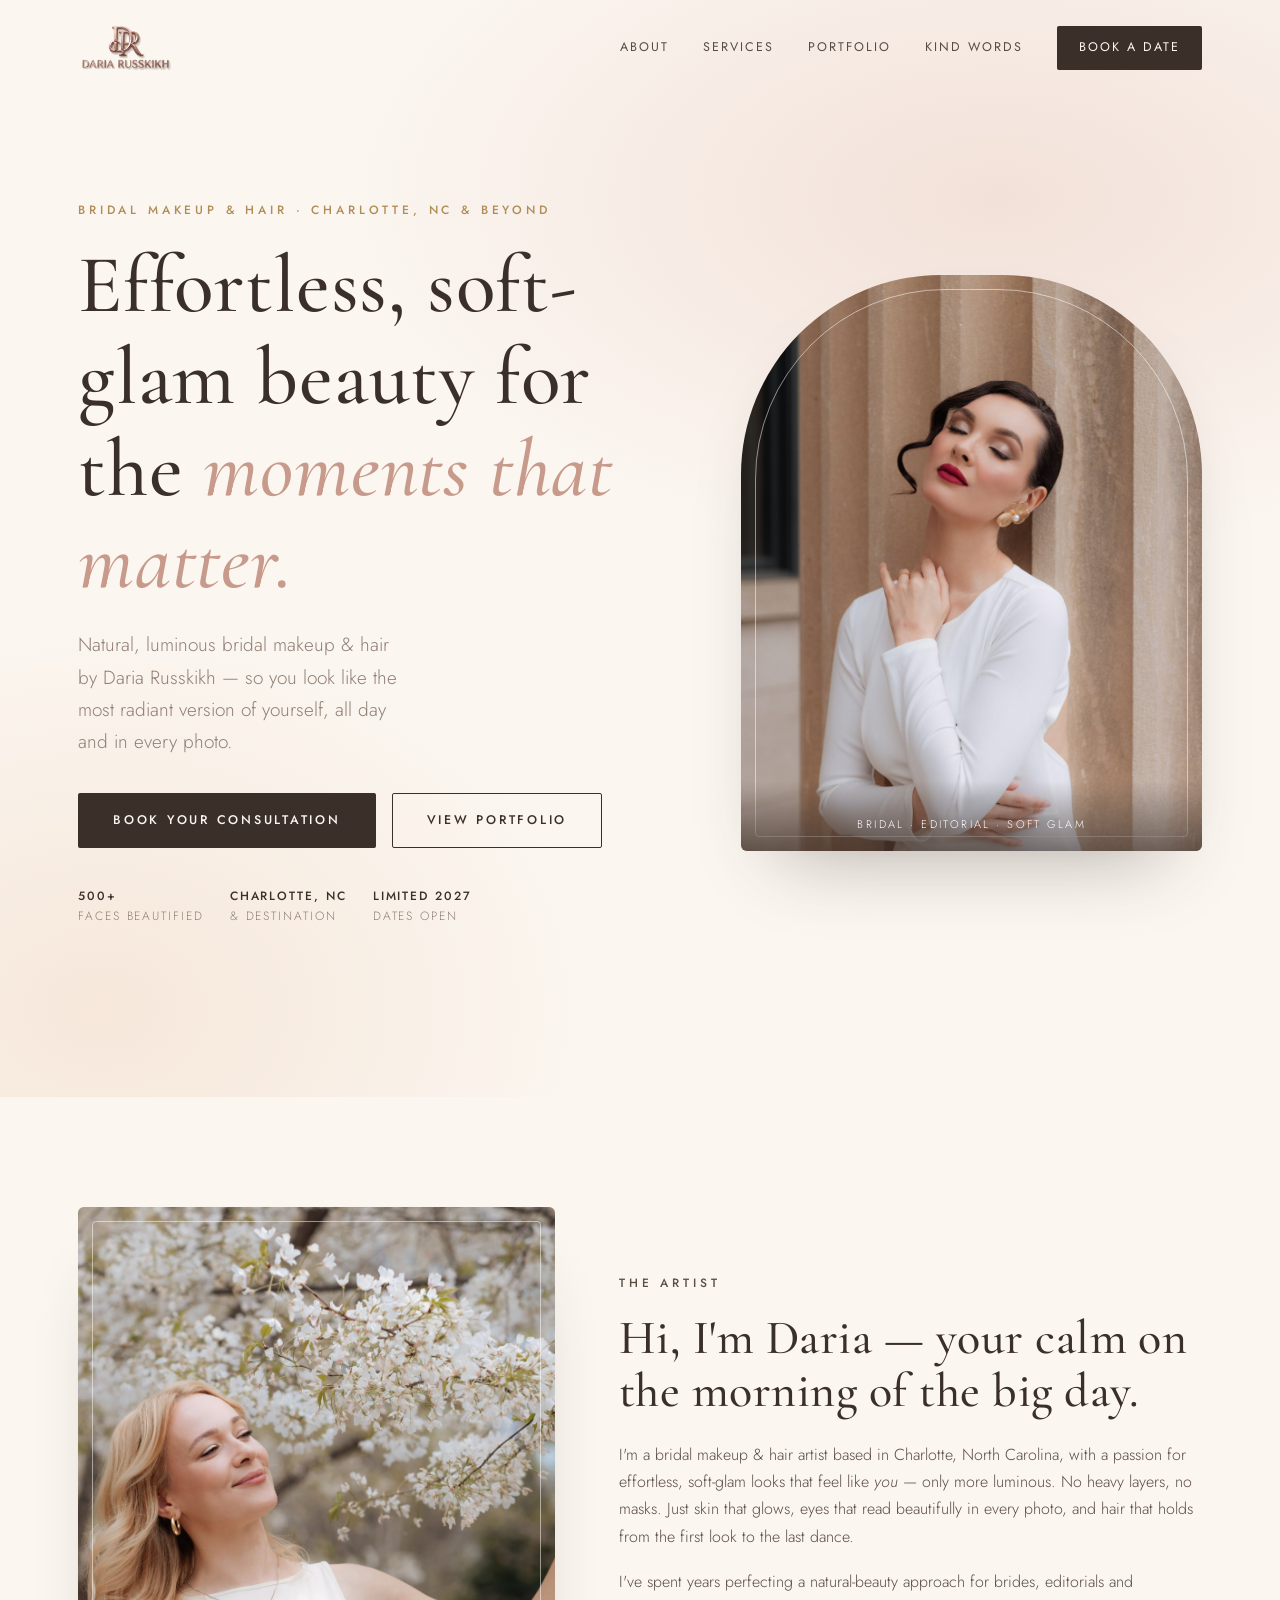
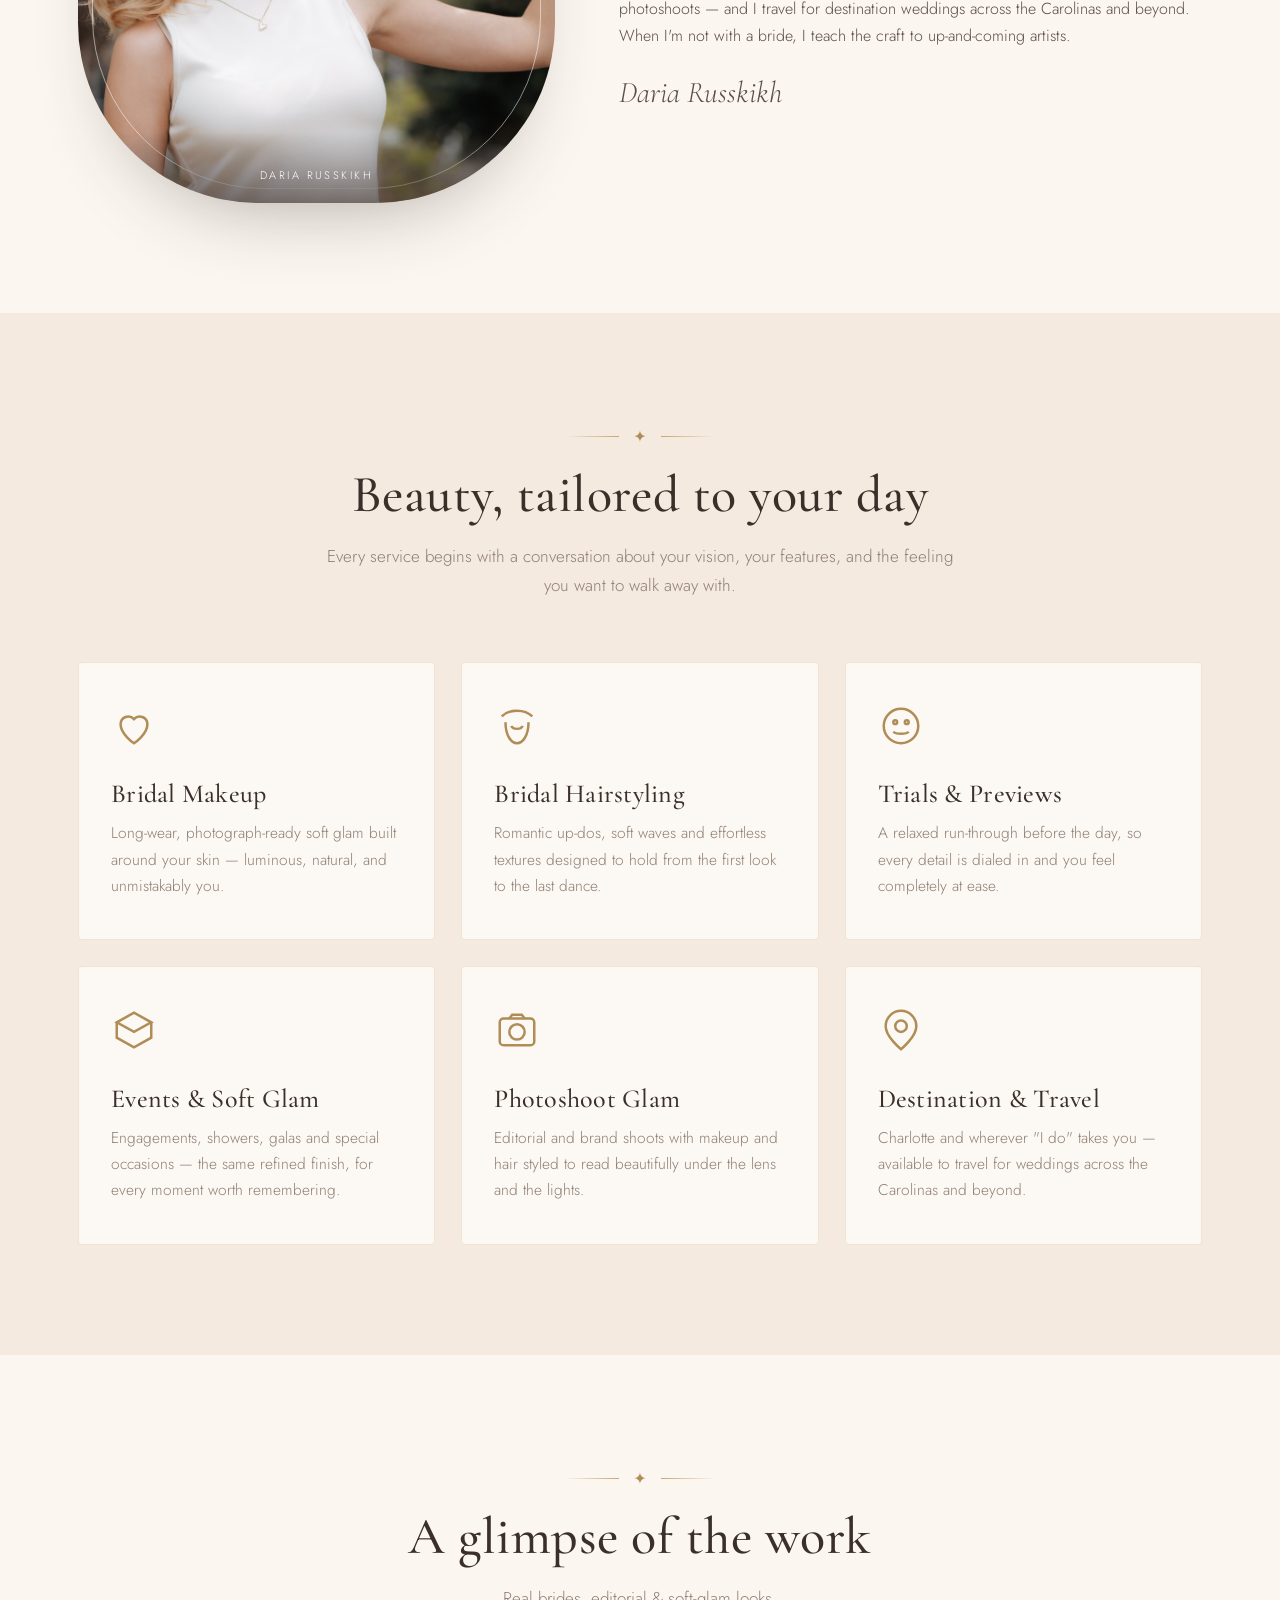
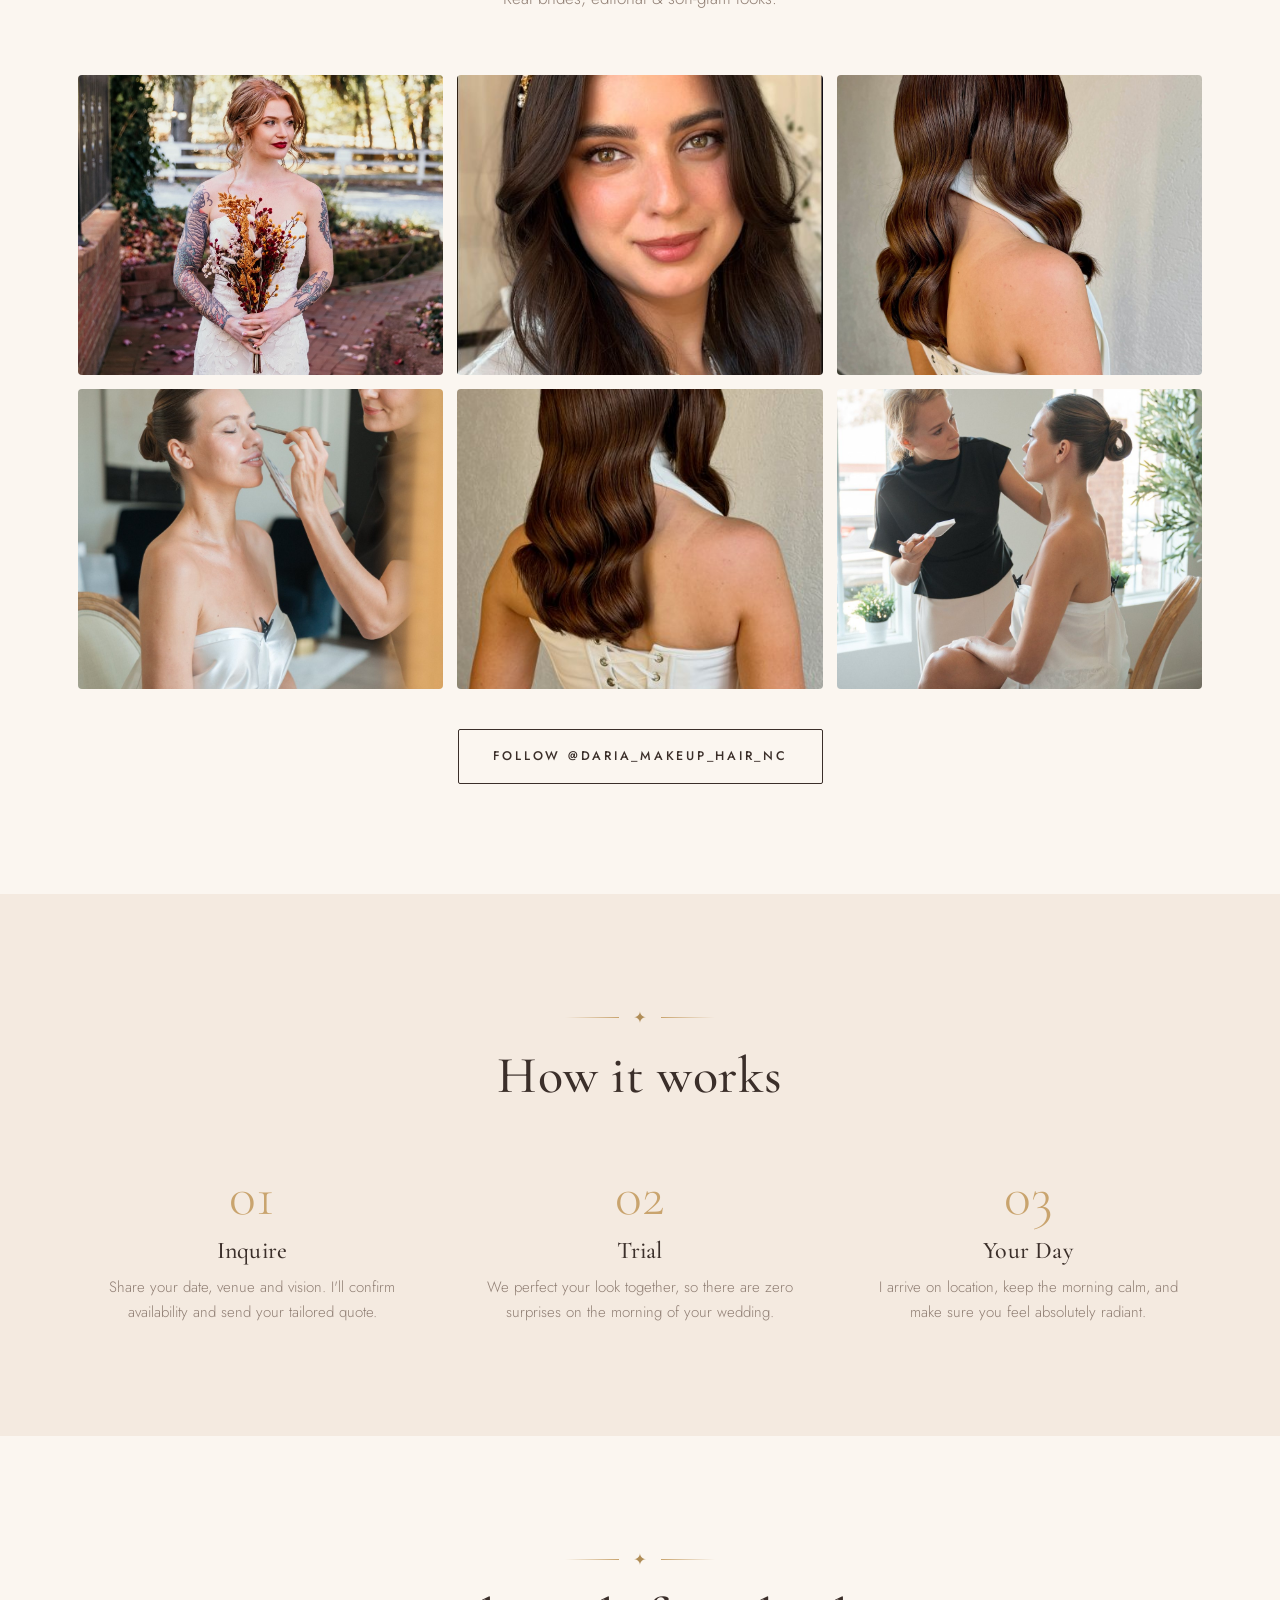
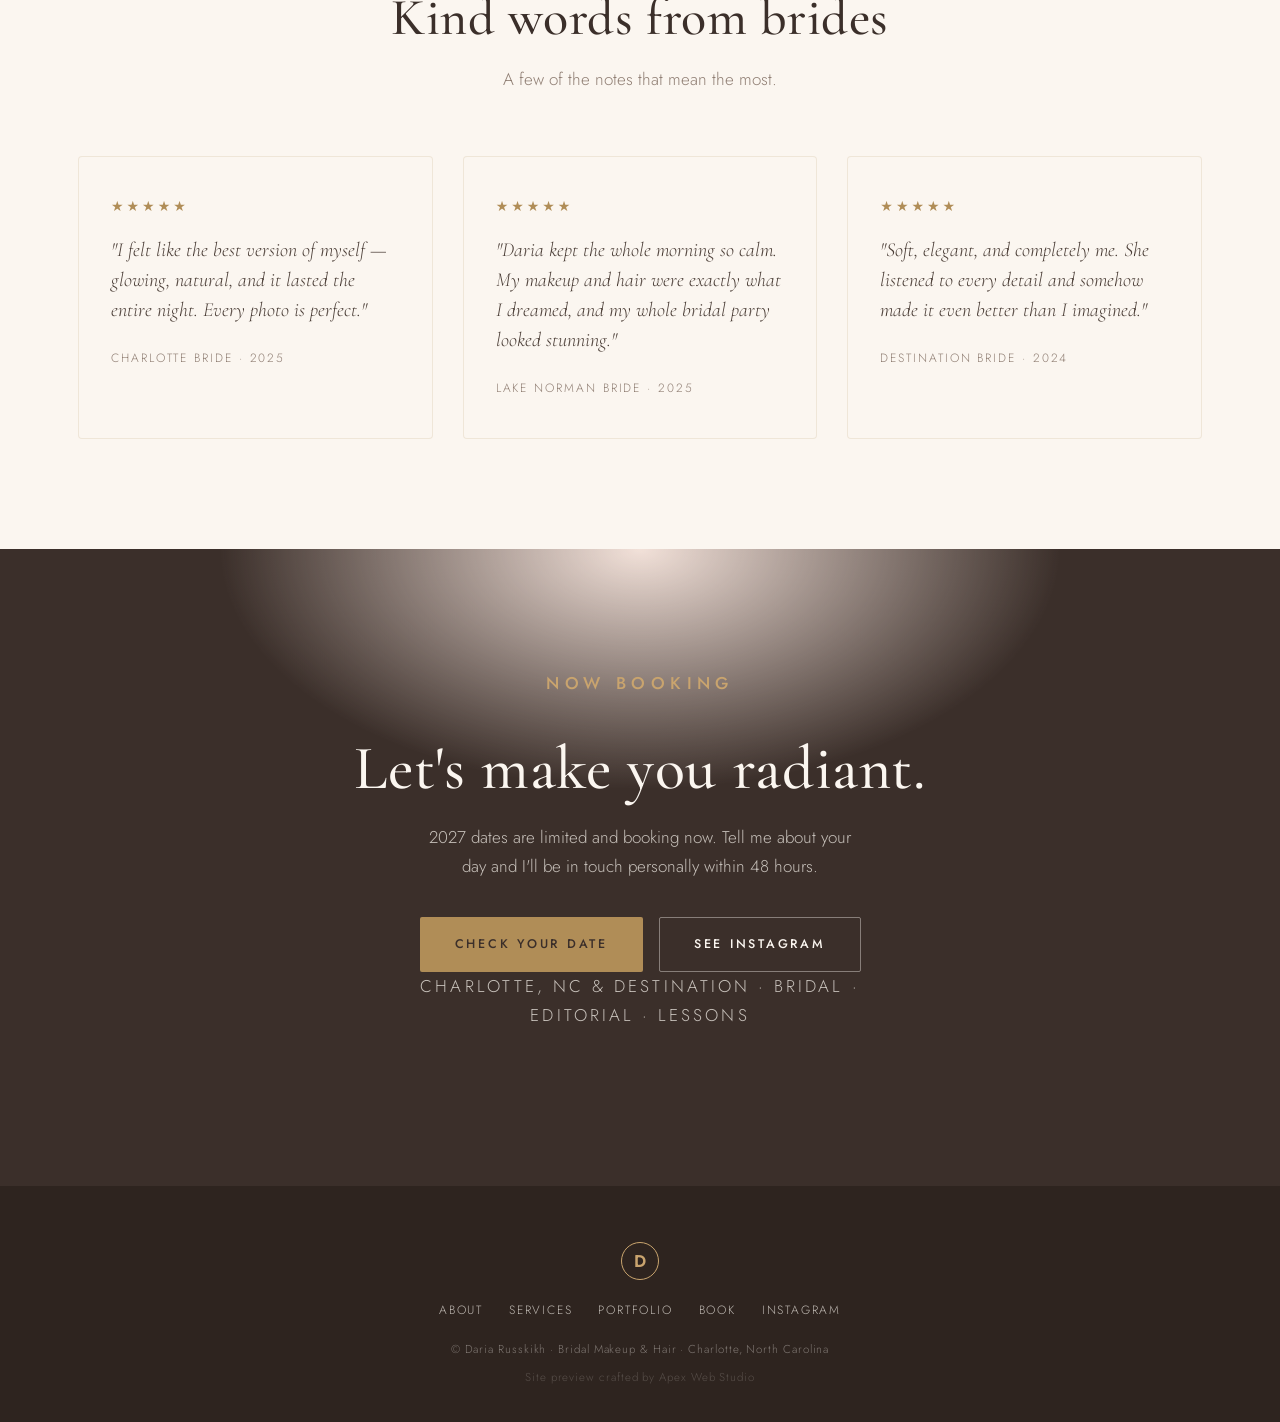
==== commit cbf09421: "Add Daria Russkikh logo to header (both pages)" ====
--- a/index.html
+++ b/index.html
@@ -20,7 +20,7 @@
 
 <header id="hdr">
   <div class="wrap nav">
-    <a href="#top" class="brand"><span class="mono">D</span><span>Daria <b>Russkikh</b></span></a>
+    <a href="#top" class="brand"><img src="assets/logo.png" alt="Daria Russkikh — Bridal Makeup &amp; Hair"></a>
     <nav class="nav-links">
       <a href="#about">About</a>
       <a href="#services">Services</a>
--- a/css/style.css
+++ b/css/style.css
@@ -28,6 +28,9 @@
 .nav{display:flex;align-items:center;justify-content:space-between}
 .brand{font-family:var(--serif);font-size:23px;letter-spacing:.04em;display:flex;align-items:center;gap:11px}
 .brand b{font-weight:600}
+.brand img{height:52px;width:auto;display:block}
+header.scrolled .brand img{height:44px;transition:.4s}
+@media(max-width:900px){.brand img{height:42px}}
 .mono{width:38px;height:38px;border:1px solid var(--gold);border-radius:50%;display:grid;place-items:center;font-size:17px;color:var(--gold);font-weight:600}
 .nav-links{display:flex;gap:34px;align-items:center}
 .nav-links a{font-size:12.5px;letter-spacing:.16em;text-transform:uppercase;font-weight:400;color:var(--ink);opacity:.85;transition:.25s}
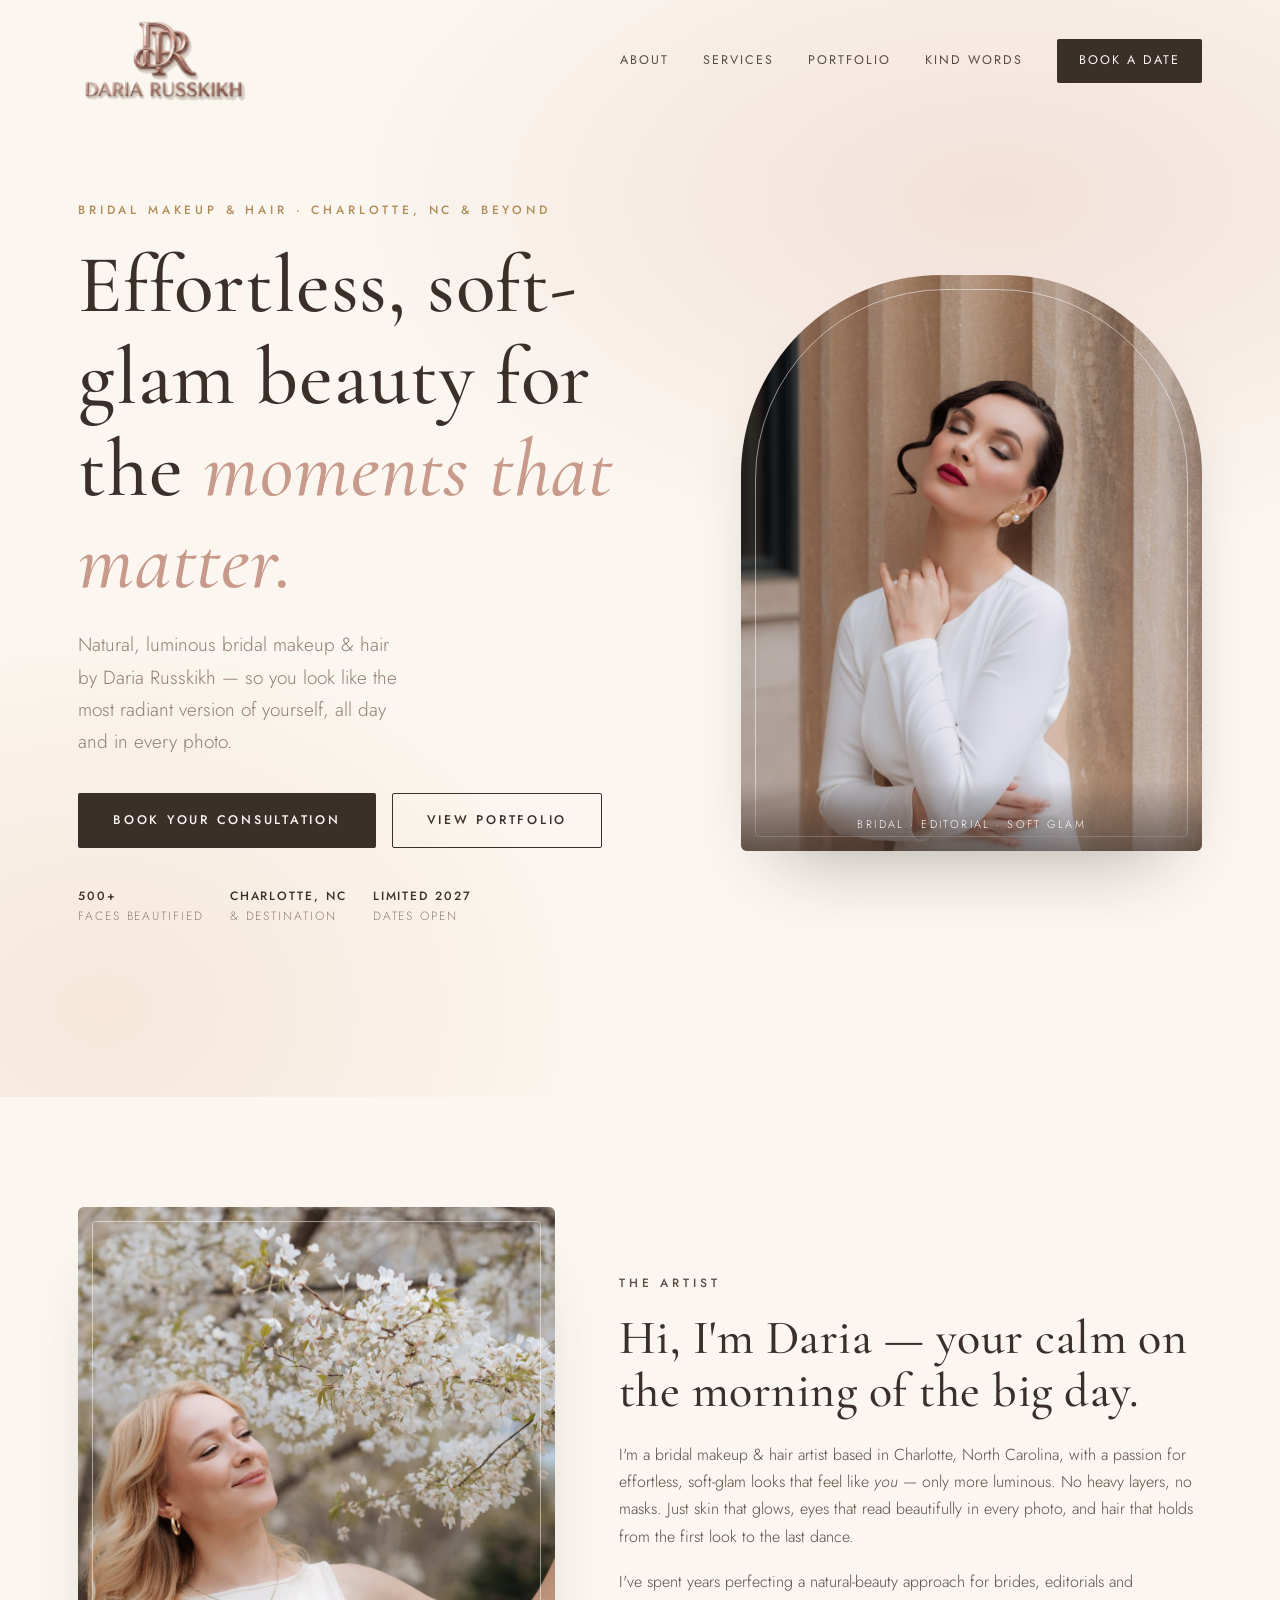
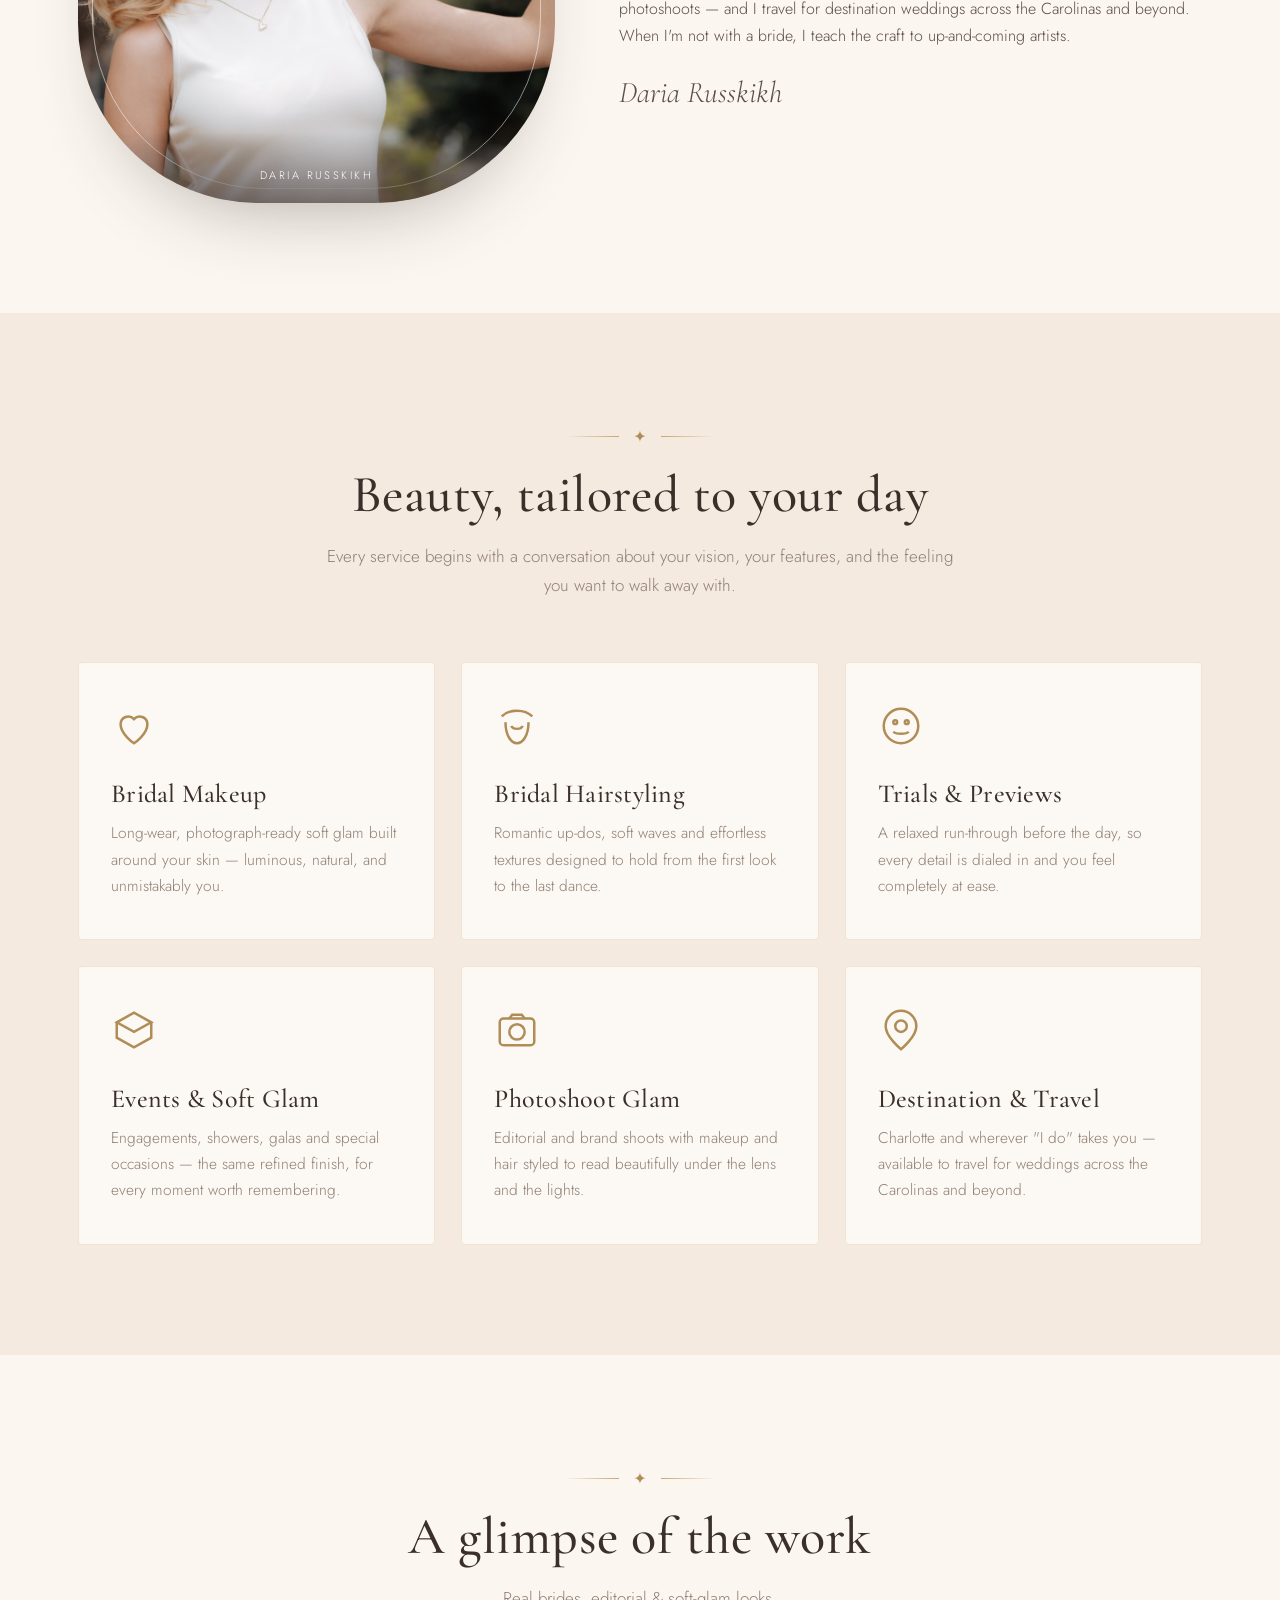
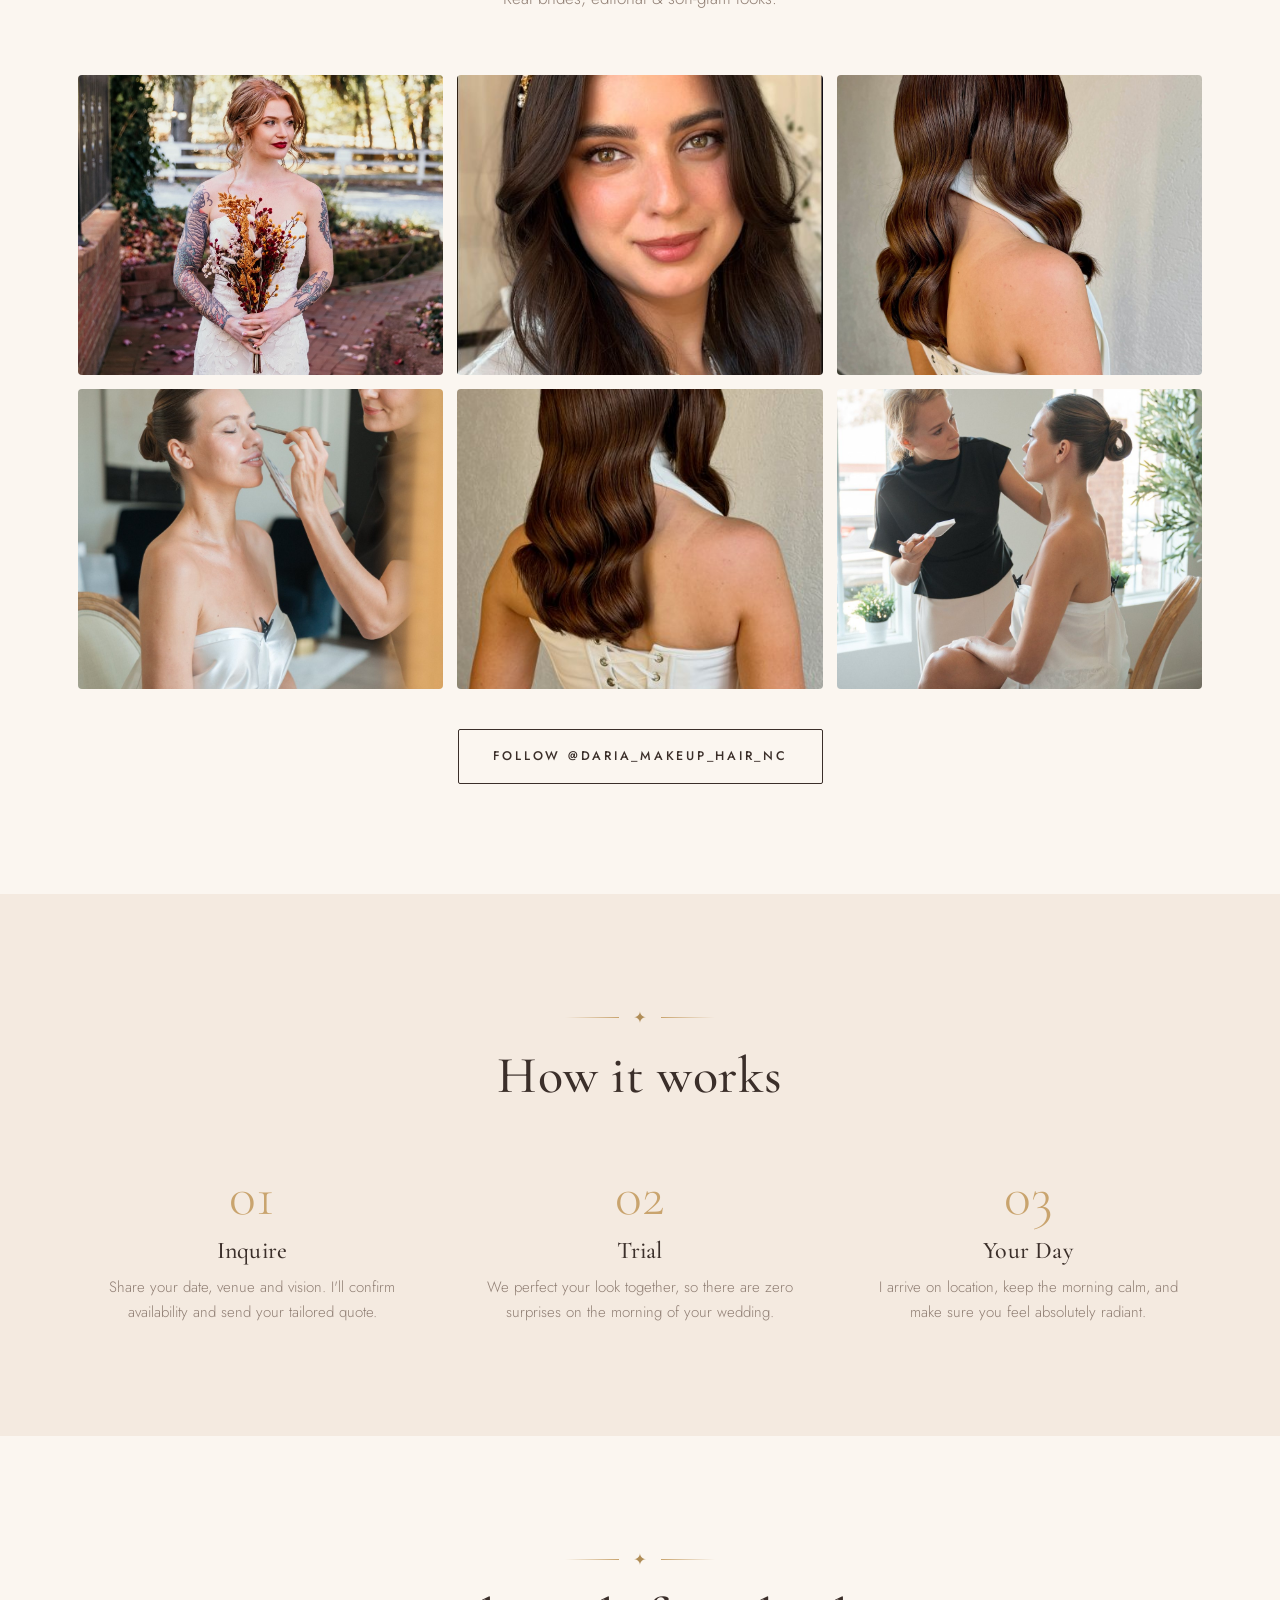
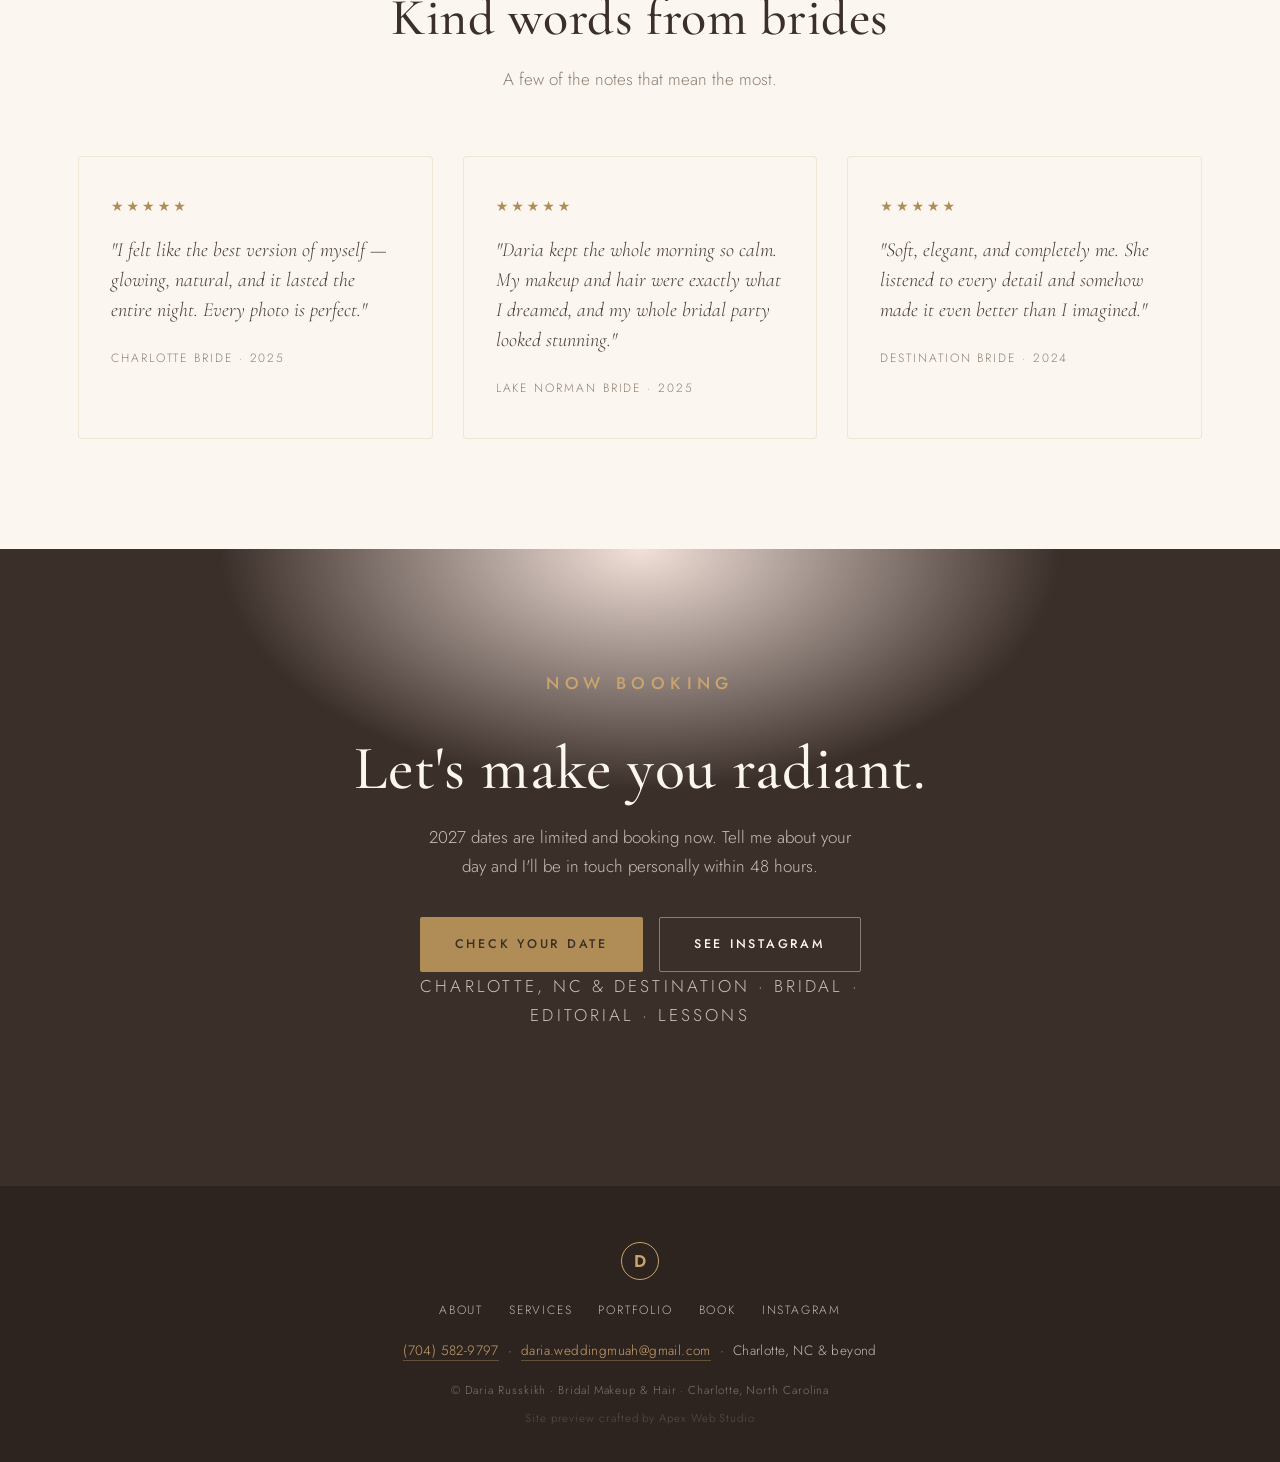
==== commit 3b447c54: "Bigger header logo (94px); add phone+email to footer (both pages)" ====
--- a/index.html
+++ b/index.html
@@ -167,6 +167,7 @@
       <a href="book.html">Book</a>
       <a href="https://www.instagram.com/daria_makeup_hair_nc/" target="_blank" rel="noopener">Instagram</a>
     </div>
+    <p class="foot-contact"><a href="tel:+17045829797">(704)&nbsp;582-9797</a> &nbsp;·&nbsp; <a href="mailto:daria.weddingmuah@gmail.com">daria.weddingmuah@gmail.com</a> &nbsp;·&nbsp; Charlotte, NC &amp; beyond</p>
     <small>© Daria Russkikh · Bridal Makeup &amp; Hair · Charlotte, North Carolina</small>
     <small style="opacity:.5;margin-top:8px">Site preview crafted by Apex Web Studio</small>
   </div>
--- a/css/style.css
+++ b/css/style.css
@@ -23,14 +23,14 @@
 .divider span:last-child{background:linear-gradient(90deg,var(--gold-lt),transparent)}
 
 /* nav */
-header{position:fixed;top:0;left:0;right:0;z-index:50;transition:.4s;padding:22px 0}
-header.scrolled{background:rgba(251,246,240,.92);backdrop-filter:blur(10px);padding:14px 0;box-shadow:0 1px 0 rgba(59,47,42,.07)}
+header{position:fixed;top:0;left:0;right:0;z-index:50;transition:.4s;padding:14px 0}
+header.scrolled{background:rgba(251,246,240,.92);backdrop-filter:blur(10px);padding:10px 0;box-shadow:0 1px 0 rgba(59,47,42,.07)}
 .nav{display:flex;align-items:center;justify-content:space-between}
 .brand{font-family:var(--serif);font-size:23px;letter-spacing:.04em;display:flex;align-items:center;gap:11px}
 .brand b{font-weight:600}
-.brand img{height:52px;width:auto;display:block}
-header.scrolled .brand img{height:44px;transition:.4s}
-@media(max-width:900px){.brand img{height:42px}}
+.brand img{height:94px;width:auto;display:block;transition:height .4s}
+header.scrolled .brand img{height:70px}
+@media(max-width:900px){.brand img{height:64px}}
 .mono{width:38px;height:38px;border:1px solid var(--gold);border-radius:50%;display:grid;place-items:center;font-size:17px;color:var(--gold);font-weight:600}
 .nav-links{display:flex;gap:34px;align-items:center}
 .nav-links a{font-size:12.5px;letter-spacing:.16em;text-transform:uppercase;font-weight:400;color:var(--ink);opacity:.85;transition:.25s}
@@ -141,6 +141,9 @@
 footer .fl{display:flex;gap:26px;justify-content:center;margin:20px 0;flex-wrap:wrap}
 footer .fl a{font-size:12px;letter-spacing:.15em;text-transform:uppercase}
 footer .fl a:hover{color:var(--gold-lt)}
+.foot-contact{margin:2px 0 2px;font-size:13.5px;letter-spacing:.03em;color:rgba(251,246,240,.72)}
+.foot-contact a{color:var(--gold-lt);border-bottom:1px solid rgba(201,164,110,.35)}
+.foot-contact a:hover{color:#fff}
 footer small{display:block;margin-top:18px;font-size:11.5px;letter-spacing:.08em;color:rgba(251,246,240,.4)}
 
 /* reveal */
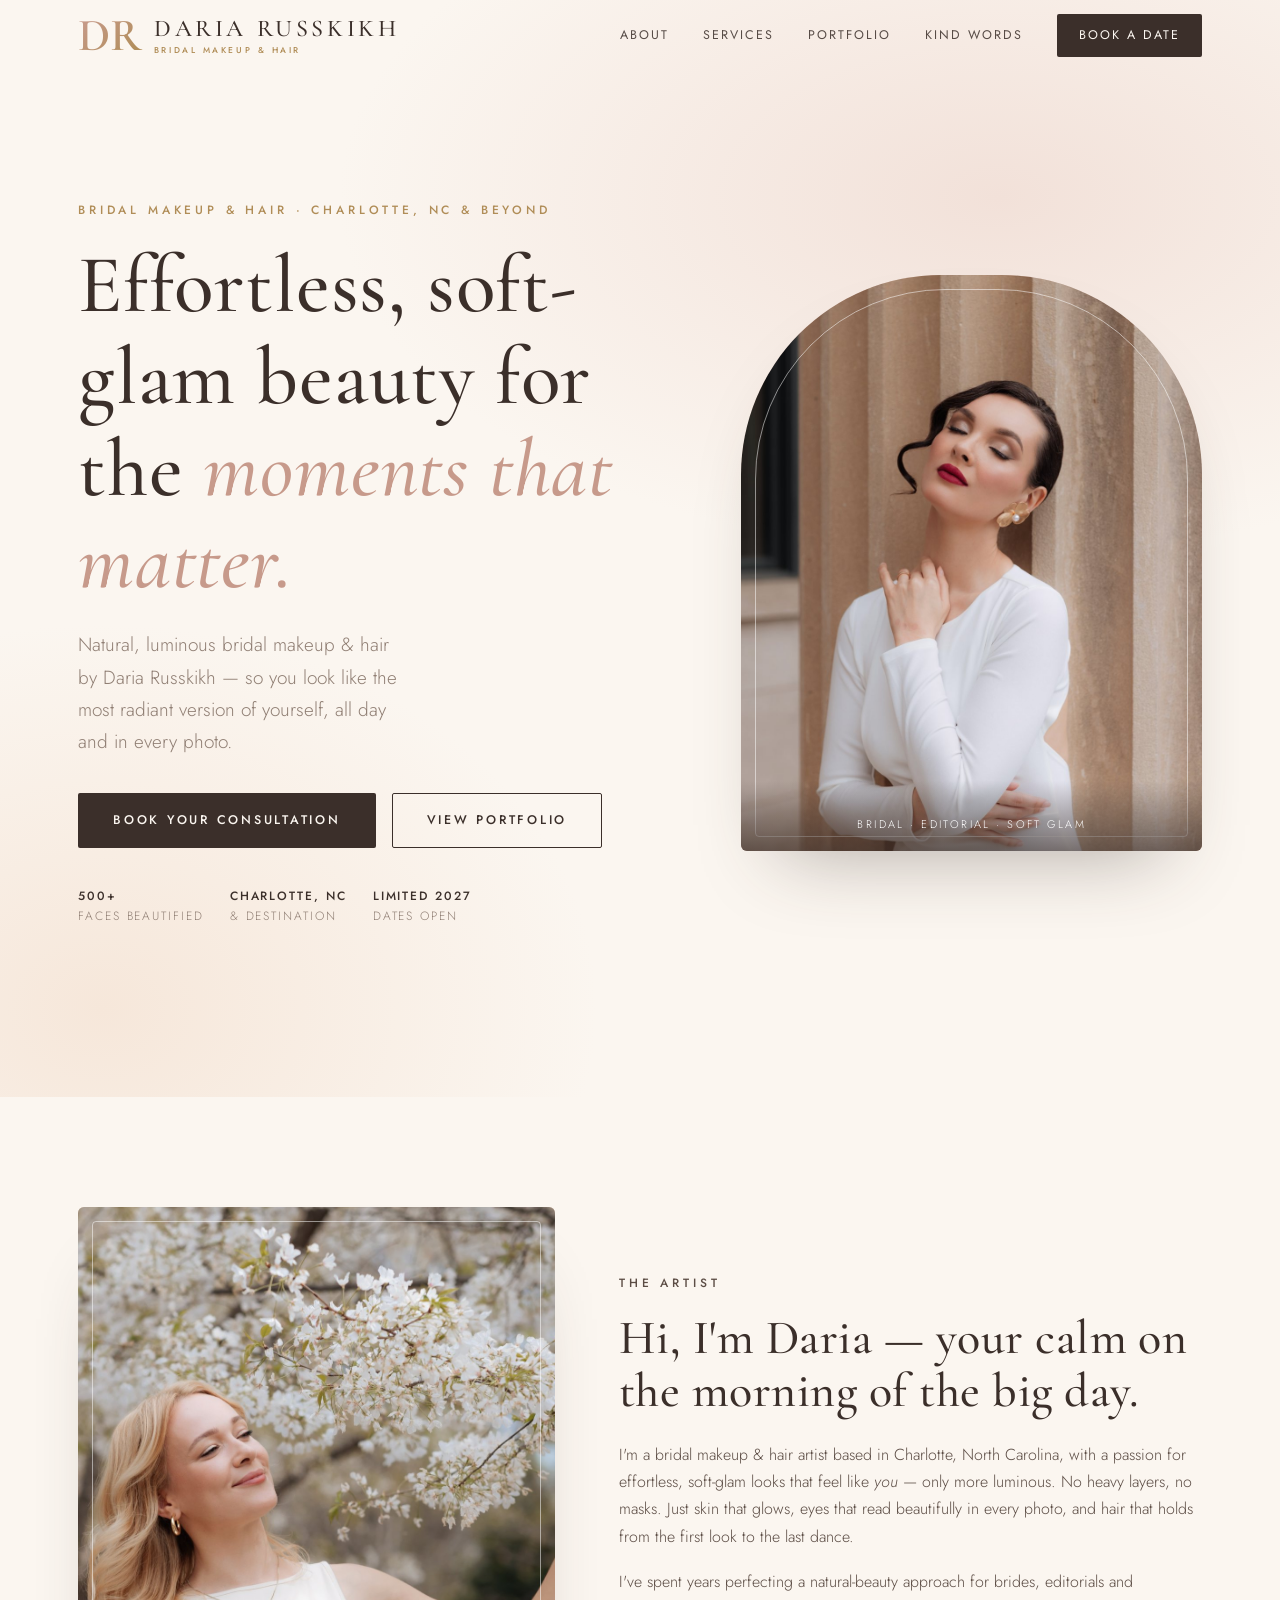
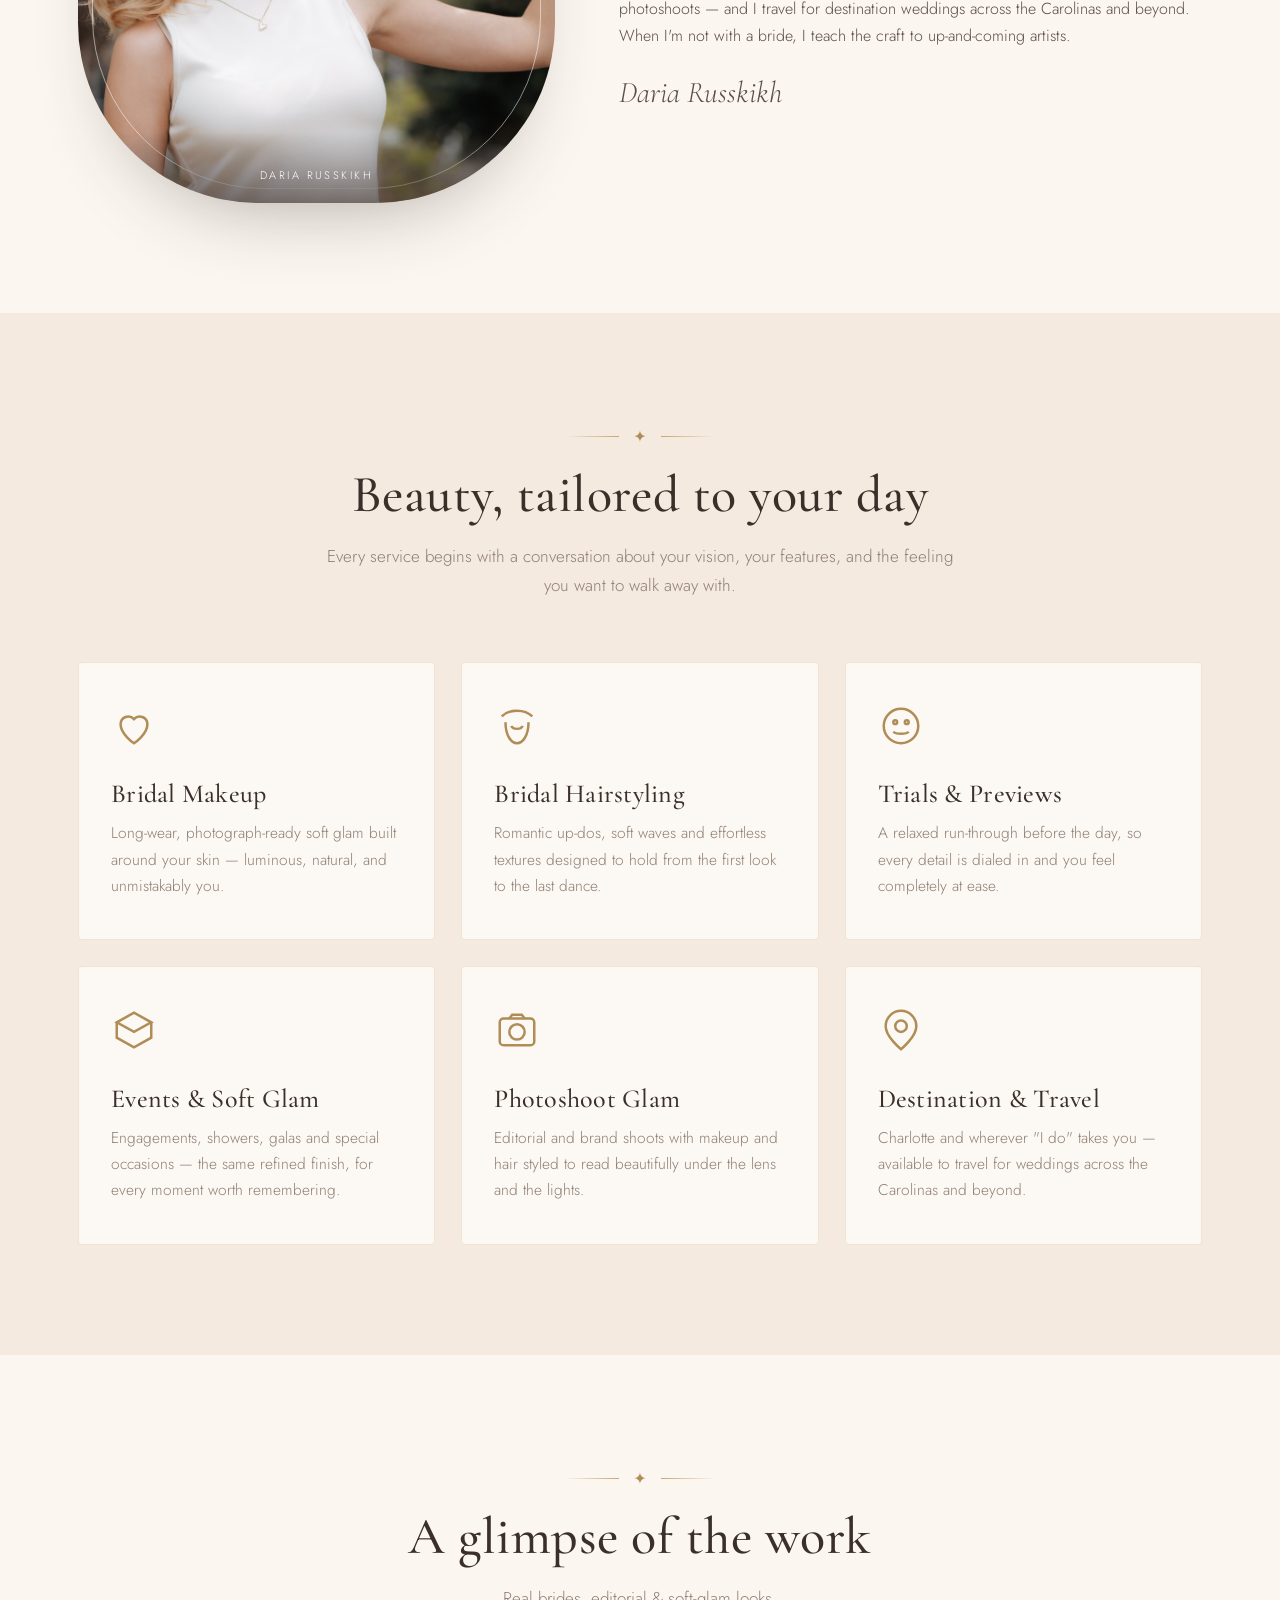
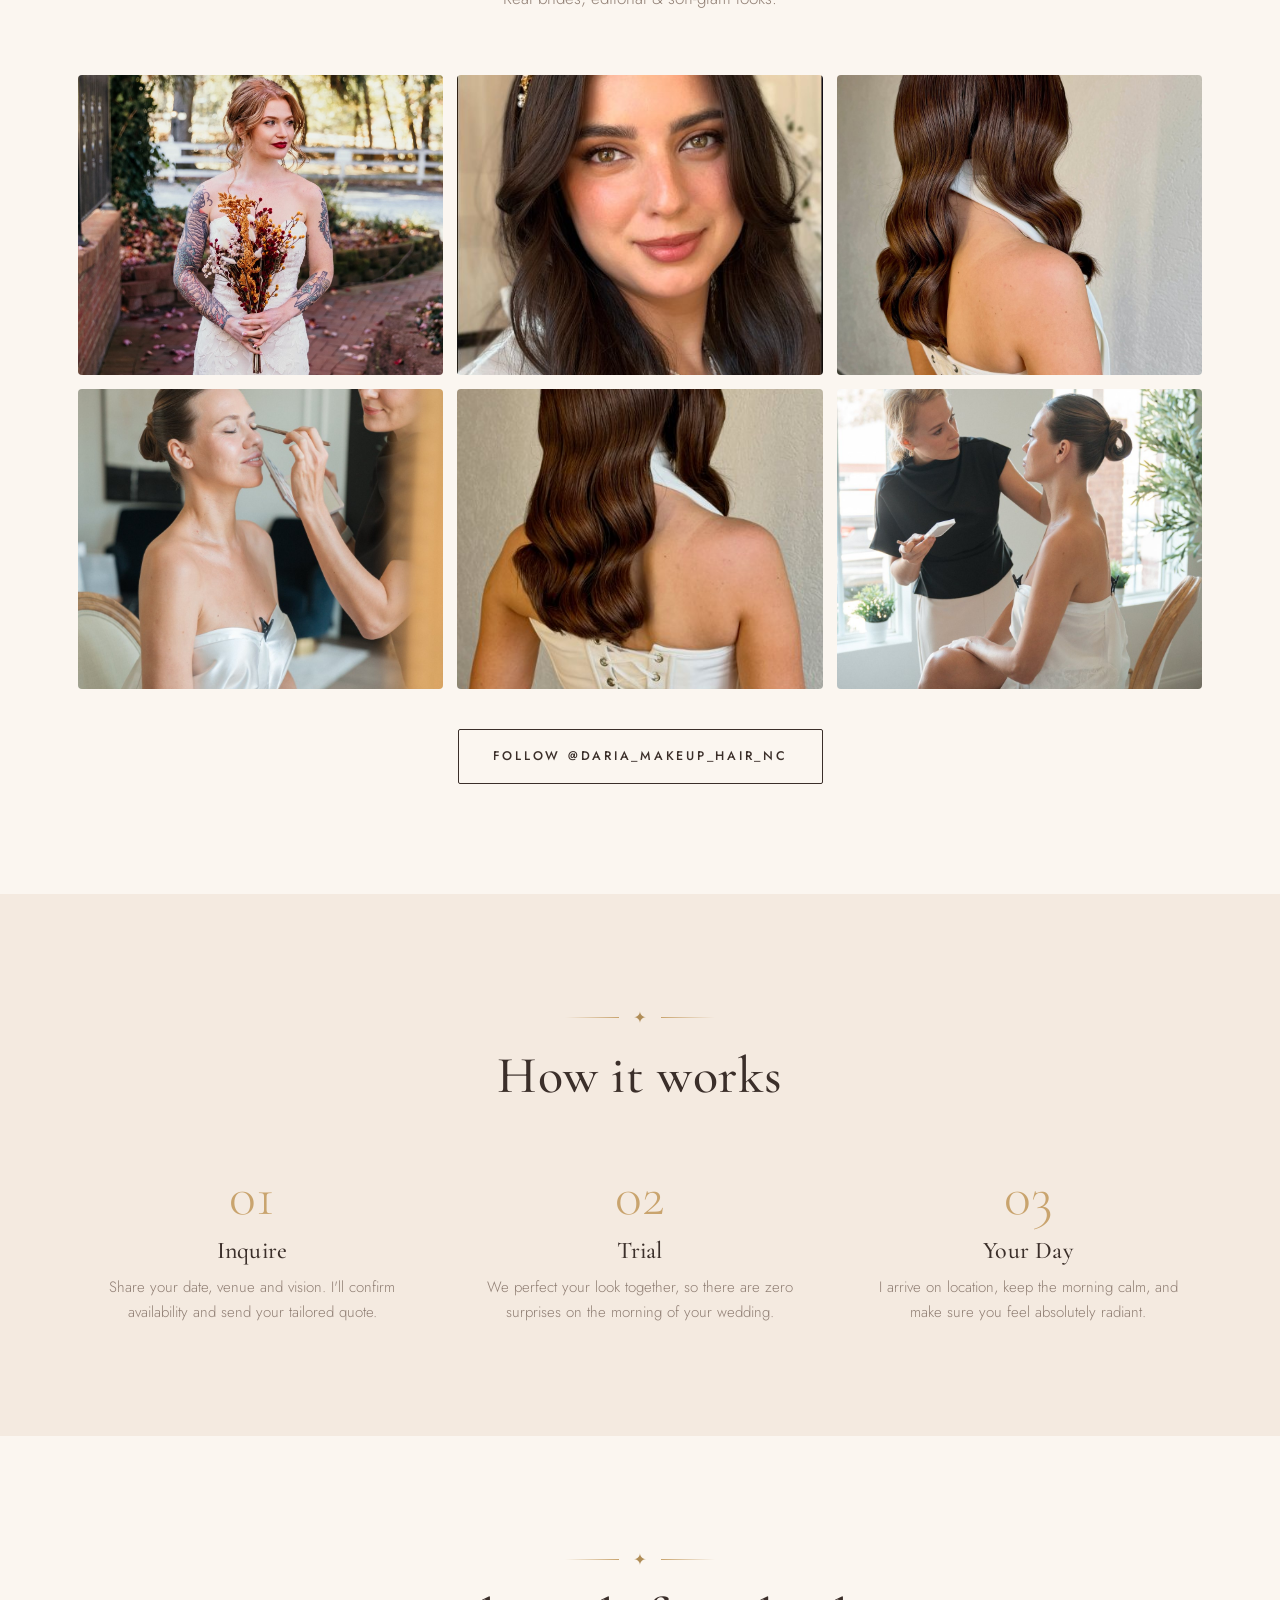
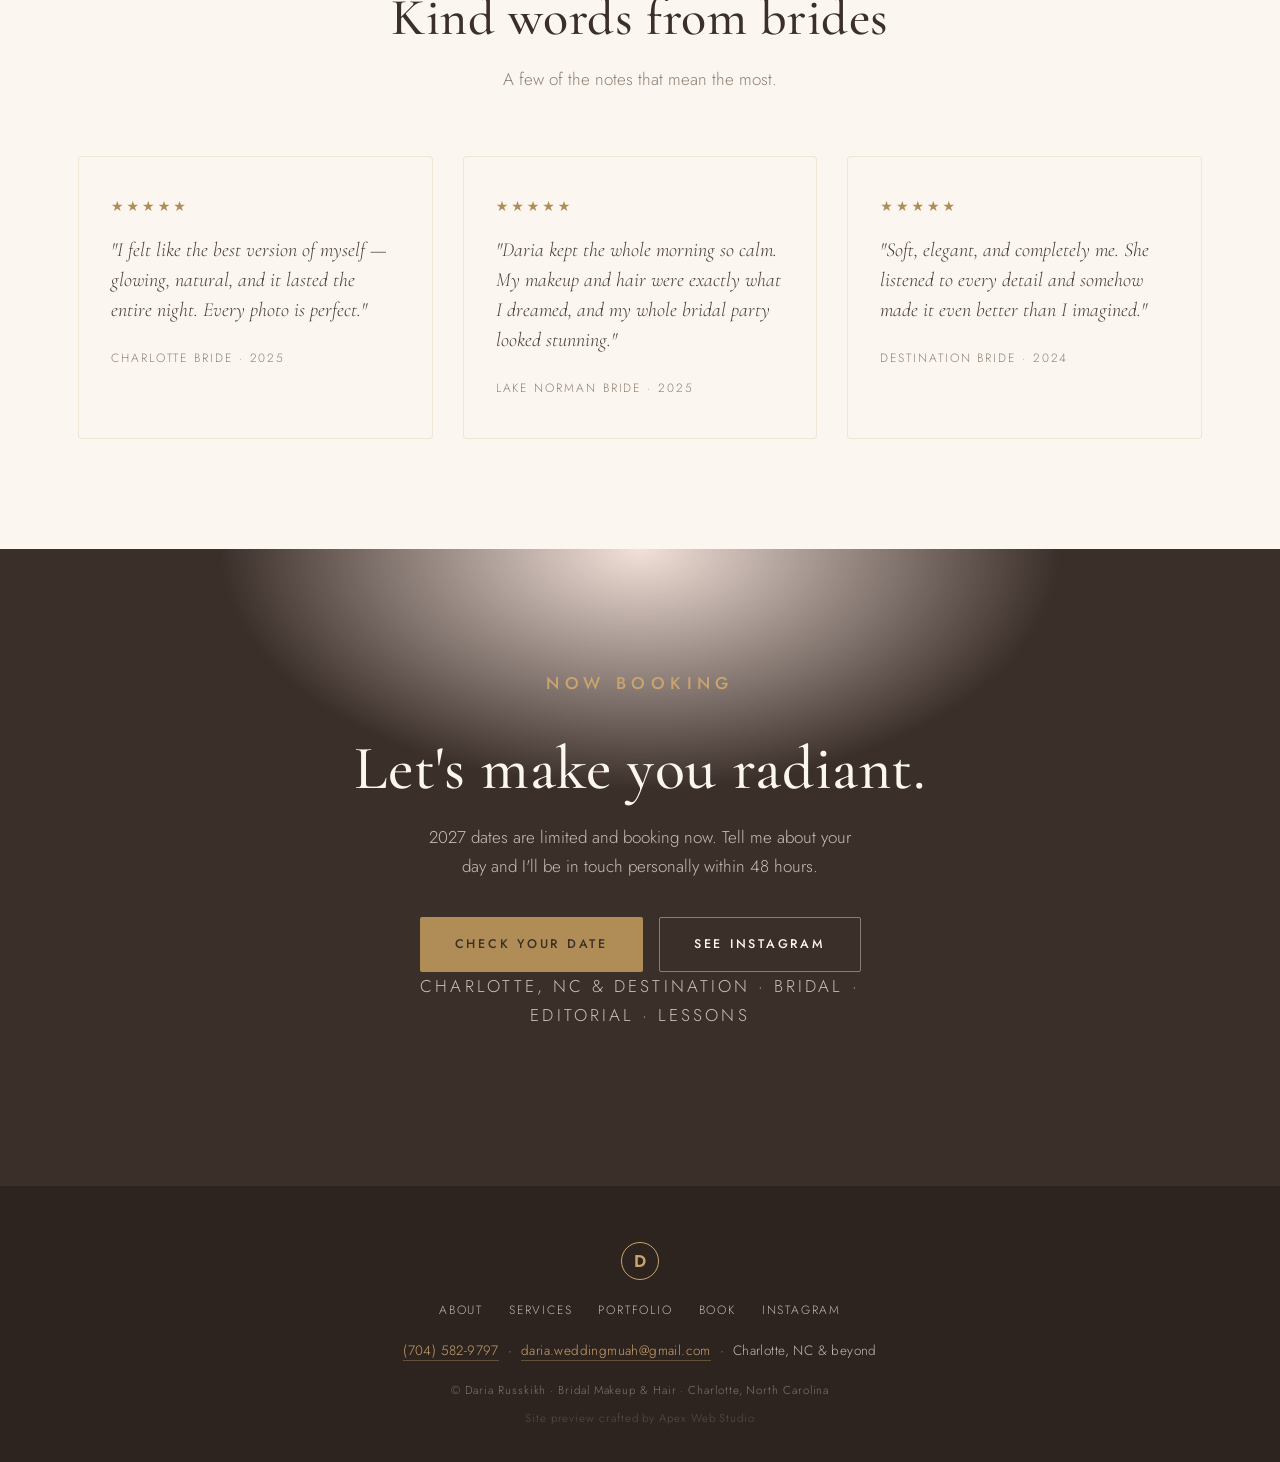
==== commit a6cd81a9: "Replace image logo with on-brand text logo (site rose/gold palette); remove logo.png" ====
--- a/index.html
+++ b/index.html
@@ -20,7 +20,7 @@
 
 <header id="hdr">
   <div class="wrap nav">
-    <a href="#top" class="brand"><img src="assets/logo.png" alt="Daria Russkikh — Bridal Makeup &amp; Hair"></a>
+    <a href="#top" class="brand" aria-label="Daria Russkikh — Bridal Makeup & Hair"><span class="brand-mono">DR</span><span class="brand-name">Daria Russkikh<em>Bridal Makeup &amp; Hair</em></span></a>
     <nav class="nav-links">
       <a href="#about">About</a>
       <a href="#services">Services</a>
--- a/css/style.css
+++ b/css/style.css
@@ -28,9 +28,12 @@
 .nav{display:flex;align-items:center;justify-content:space-between}
 .brand{font-family:var(--serif);font-size:23px;letter-spacing:.04em;display:flex;align-items:center;gap:11px}
 .brand b{font-weight:600}
-.brand img{height:94px;width:auto;display:block;transition:height .4s}
-header.scrolled .brand img{height:70px}
-@media(max-width:900px){.brand img{height:64px}}
+.brand-mono{font-family:var(--serif);font-weight:600;font-size:46px;line-height:.85;letter-spacing:.01em;
+  background:linear-gradient(140deg,var(--rose) 6%,var(--gold) 94%);-webkit-background-clip:text;background-clip:text;-webkit-text-fill-color:transparent;color:var(--gold);transition:font-size .4s}
+.brand-name{display:flex;flex-direction:column;font-family:var(--serif);font-weight:500;font-size:24px;letter-spacing:.15em;text-transform:uppercase;color:var(--ink);line-height:1}
+.brand-name em{font-family:var(--sans);font-style:normal;font-size:8.5px;letter-spacing:.3em;color:var(--gold);margin-top:5px;font-weight:500}
+header.scrolled .brand-mono{font-size:37px}
+@media(max-width:900px){.brand-mono{font-size:37px}.brand-name{font-size:19px}.brand-name em{font-size:7.5px}}
 .mono{width:38px;height:38px;border:1px solid var(--gold);border-radius:50%;display:grid;place-items:center;font-size:17px;color:var(--gold);font-weight:600}
 .nav-links{display:flex;gap:34px;align-items:center}
 .nav-links a{font-size:12.5px;letter-spacing:.16em;text-transform:uppercase;font-weight:400;color:var(--ink);opacity:.85;transition:.25s}
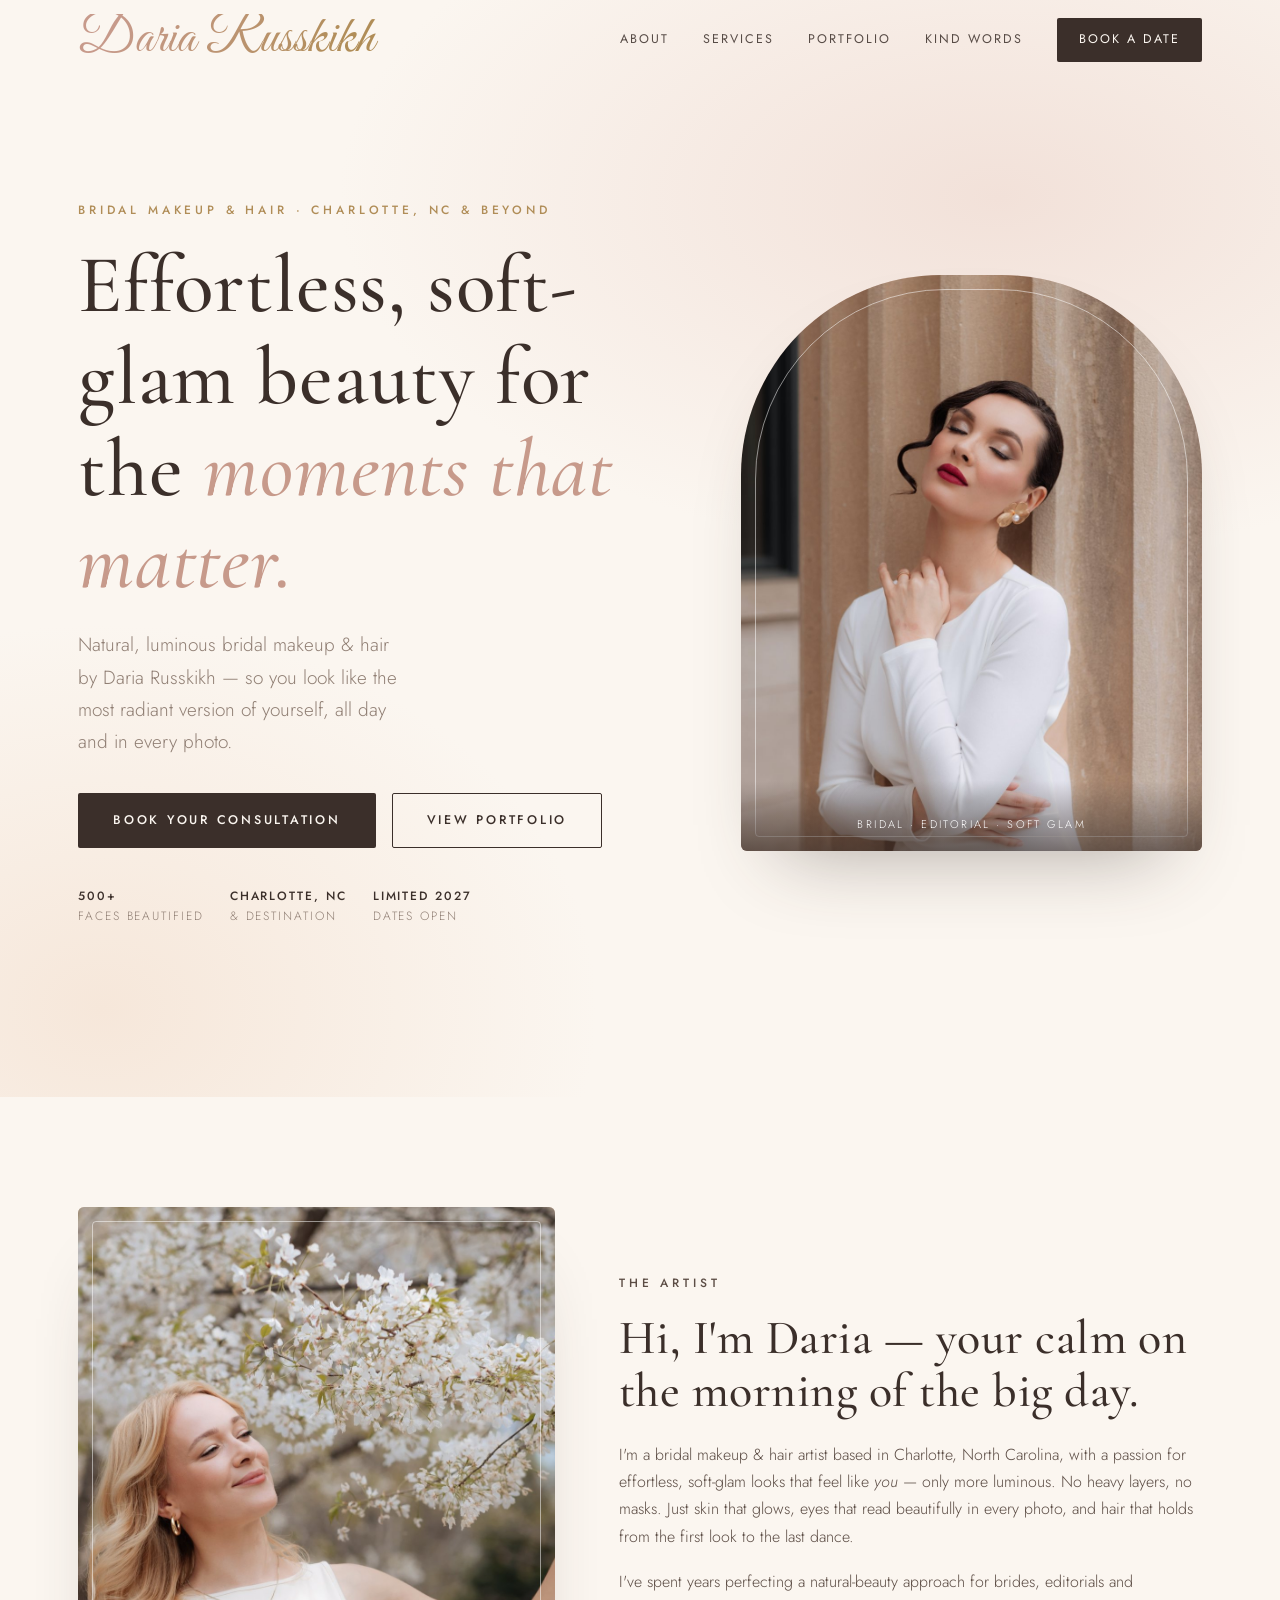
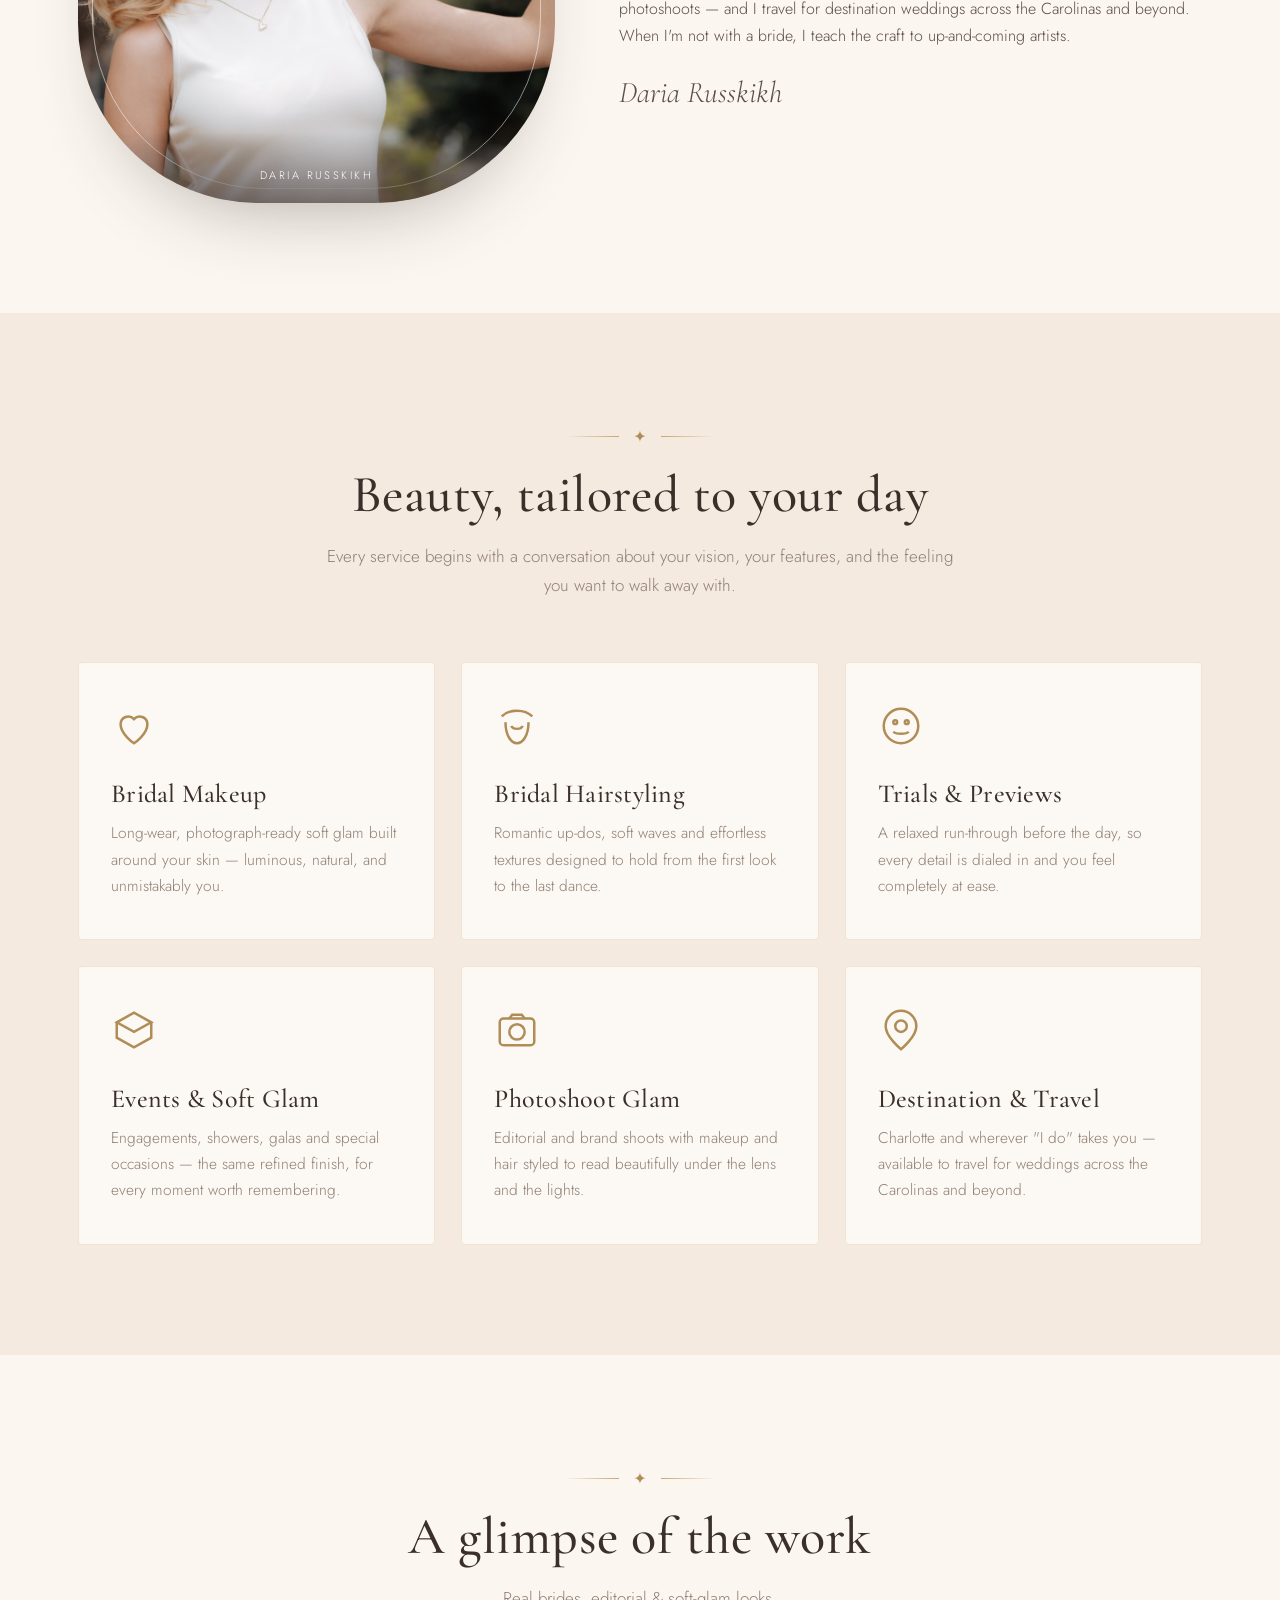
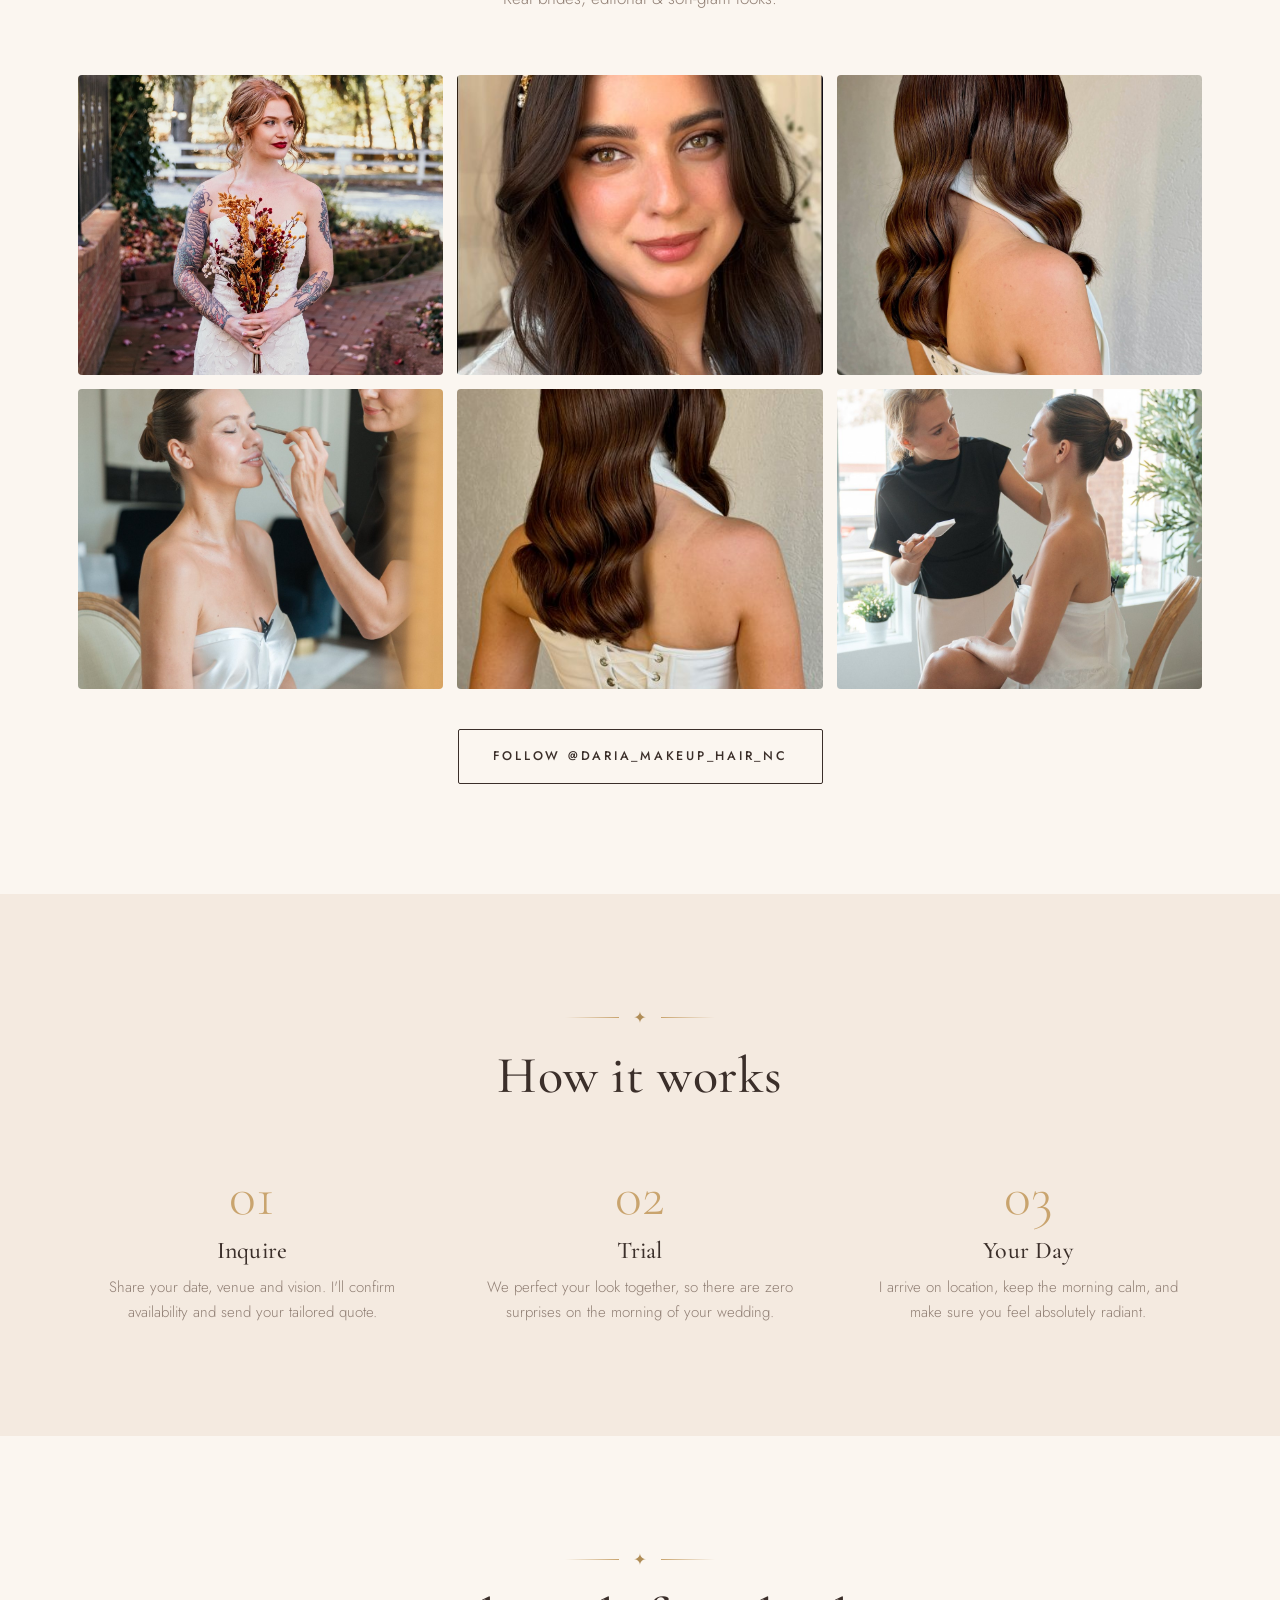
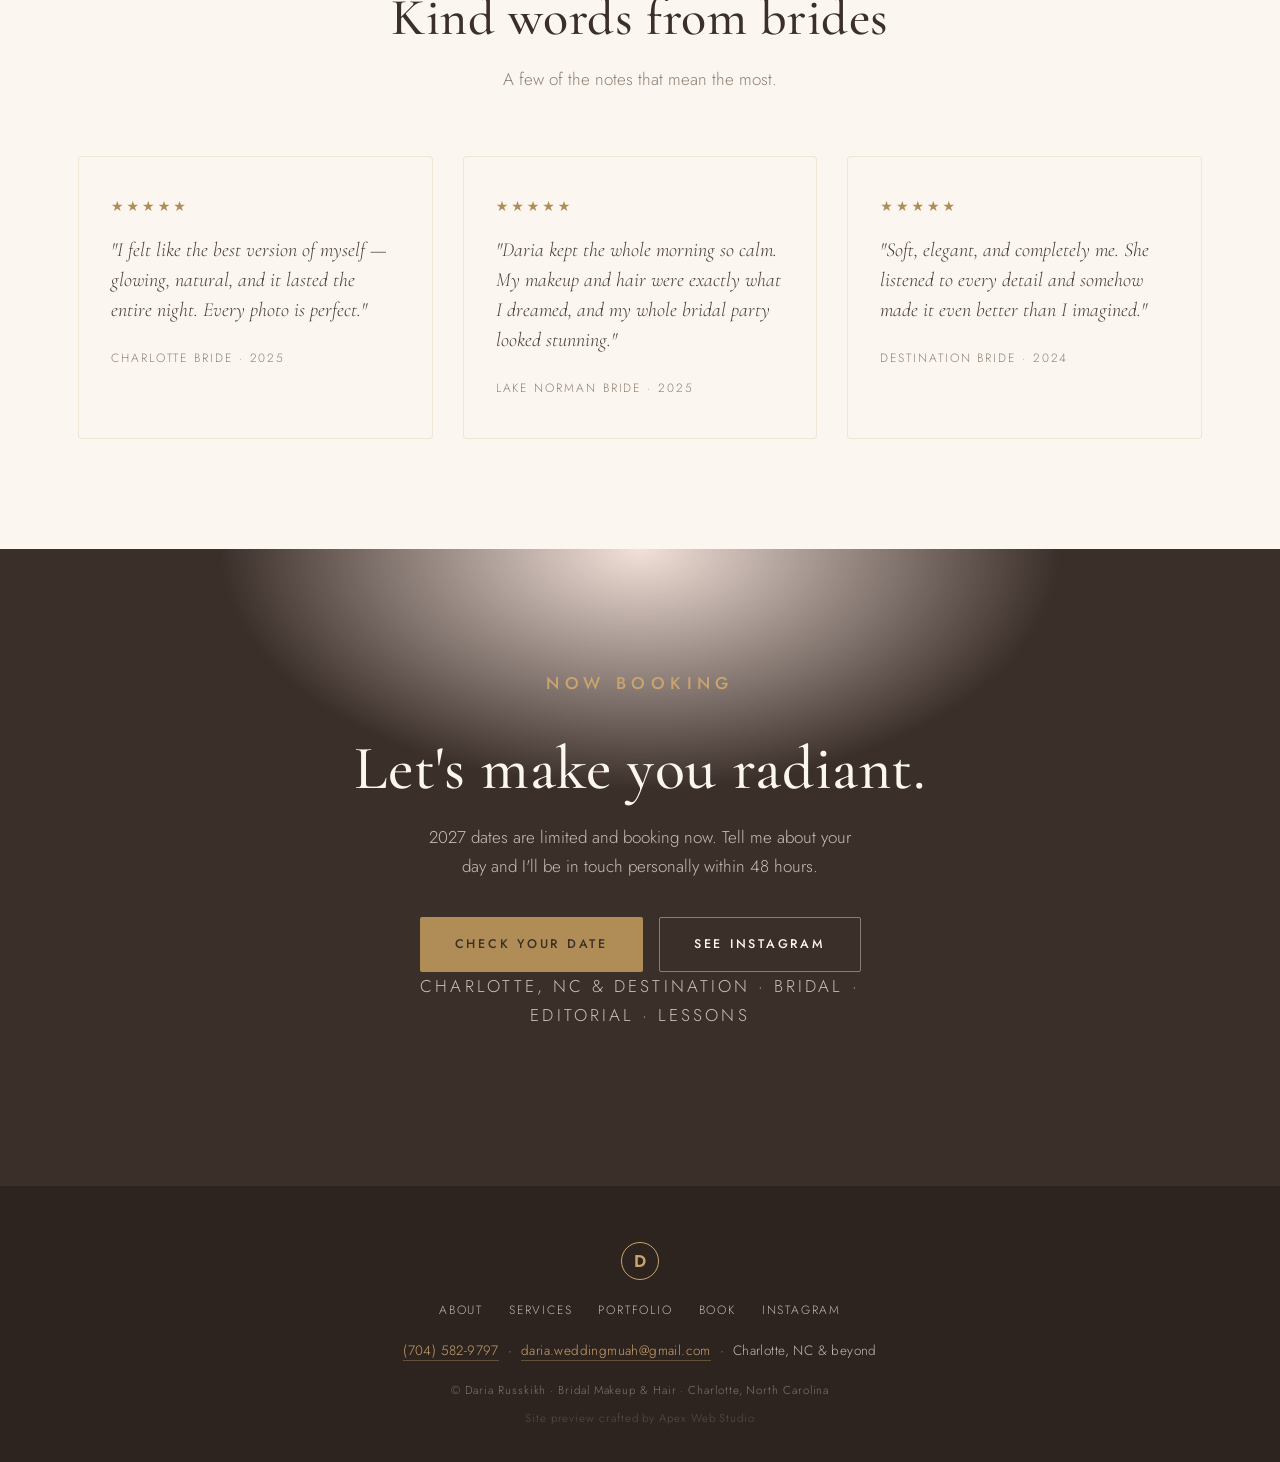
==== commit 3ecc856b: "Logo: her name only in luxury cursive (Great Vibes), site rose/gold" ====
--- a/index.html
+++ b/index.html
@@ -13,14 +13,14 @@
 <link rel="icon" href="assets/favicon.svg" type="image/svg+xml">
 <link rel="preconnect" href="https://fonts.googleapis.com">
 <link rel="preconnect" href="https://fonts.gstatic.com" crossorigin>
-<link href="https://fonts.googleapis.com/css2?family=Cormorant+Garamond:ital,wght@0,400;0,500;0,600;1,400;1,500&family=Jost:wght@300;400;500;600&display=swap" rel="stylesheet">
+<link href="https://fonts.googleapis.com/css2?family=Cormorant+Garamond:ital,wght@0,400;0,500;0,600;1,400;1,500&family=Great+Vibes&family=Jost:wght@300;400;500;600&display=swap" rel="stylesheet">
 <link rel="stylesheet" href="css/style.css">
 </head>
 <body>
 
 <header id="hdr">
   <div class="wrap nav">
-    <a href="#top" class="brand" aria-label="Daria Russkikh — Bridal Makeup & Hair"><span class="brand-mono">DR</span><span class="brand-name">Daria Russkikh<em>Bridal Makeup &amp; Hair</em></span></a>
+    <a href="#top" class="brand" aria-label="Daria Russkikh — Bridal Makeup & Hair"><span class="brand-name">Daria Russkikh</span></a>
     <nav class="nav-links">
       <a href="#about">About</a>
       <a href="#services">Services</a>
--- a/css/style.css
+++ b/css/style.css
@@ -28,12 +28,10 @@
 .nav{display:flex;align-items:center;justify-content:space-between}
 .brand{font-family:var(--serif);font-size:23px;letter-spacing:.04em;display:flex;align-items:center;gap:11px}
 .brand b{font-weight:600}
-.brand-mono{font-family:var(--serif);font-weight:600;font-size:46px;line-height:.85;letter-spacing:.01em;
-  background:linear-gradient(140deg,var(--rose) 6%,var(--gold) 94%);-webkit-background-clip:text;background-clip:text;-webkit-text-fill-color:transparent;color:var(--gold);transition:font-size .4s}
-.brand-name{display:flex;flex-direction:column;font-family:var(--serif);font-weight:500;font-size:24px;letter-spacing:.15em;text-transform:uppercase;color:var(--ink);line-height:1}
-.brand-name em{font-family:var(--sans);font-style:normal;font-size:8.5px;letter-spacing:.3em;color:var(--gold);margin-top:5px;font-weight:500}
-header.scrolled .brand-mono{font-size:37px}
-@media(max-width:900px){.brand-mono{font-size:37px}.brand-name{font-size:19px}.brand-name em{font-size:7.5px}}
+.brand-name{font-family:'Great Vibes',cursive;font-weight:400;font-size:52px;line-height:1;letter-spacing:.01em;text-transform:none;padding-right:6px;
+  background:linear-gradient(120deg,var(--rose) 12%,var(--gold) 88%);-webkit-background-clip:text;background-clip:text;-webkit-text-fill-color:transparent;color:var(--gold);transition:font-size .4s}
+header.scrolled .brand-name{font-size:42px}
+@media(max-width:900px){.brand-name{font-size:40px}}
 .mono{width:38px;height:38px;border:1px solid var(--gold);border-radius:50%;display:grid;place-items:center;font-size:17px;color:var(--gold);font-weight:600}
 .nav-links{display:flex;gap:34px;align-items:center}
 .nav-links a{font-size:12.5px;letter-spacing:.16em;text-transform:uppercase;font-weight:400;color:var(--ink);opacity:.85;transition:.25s}
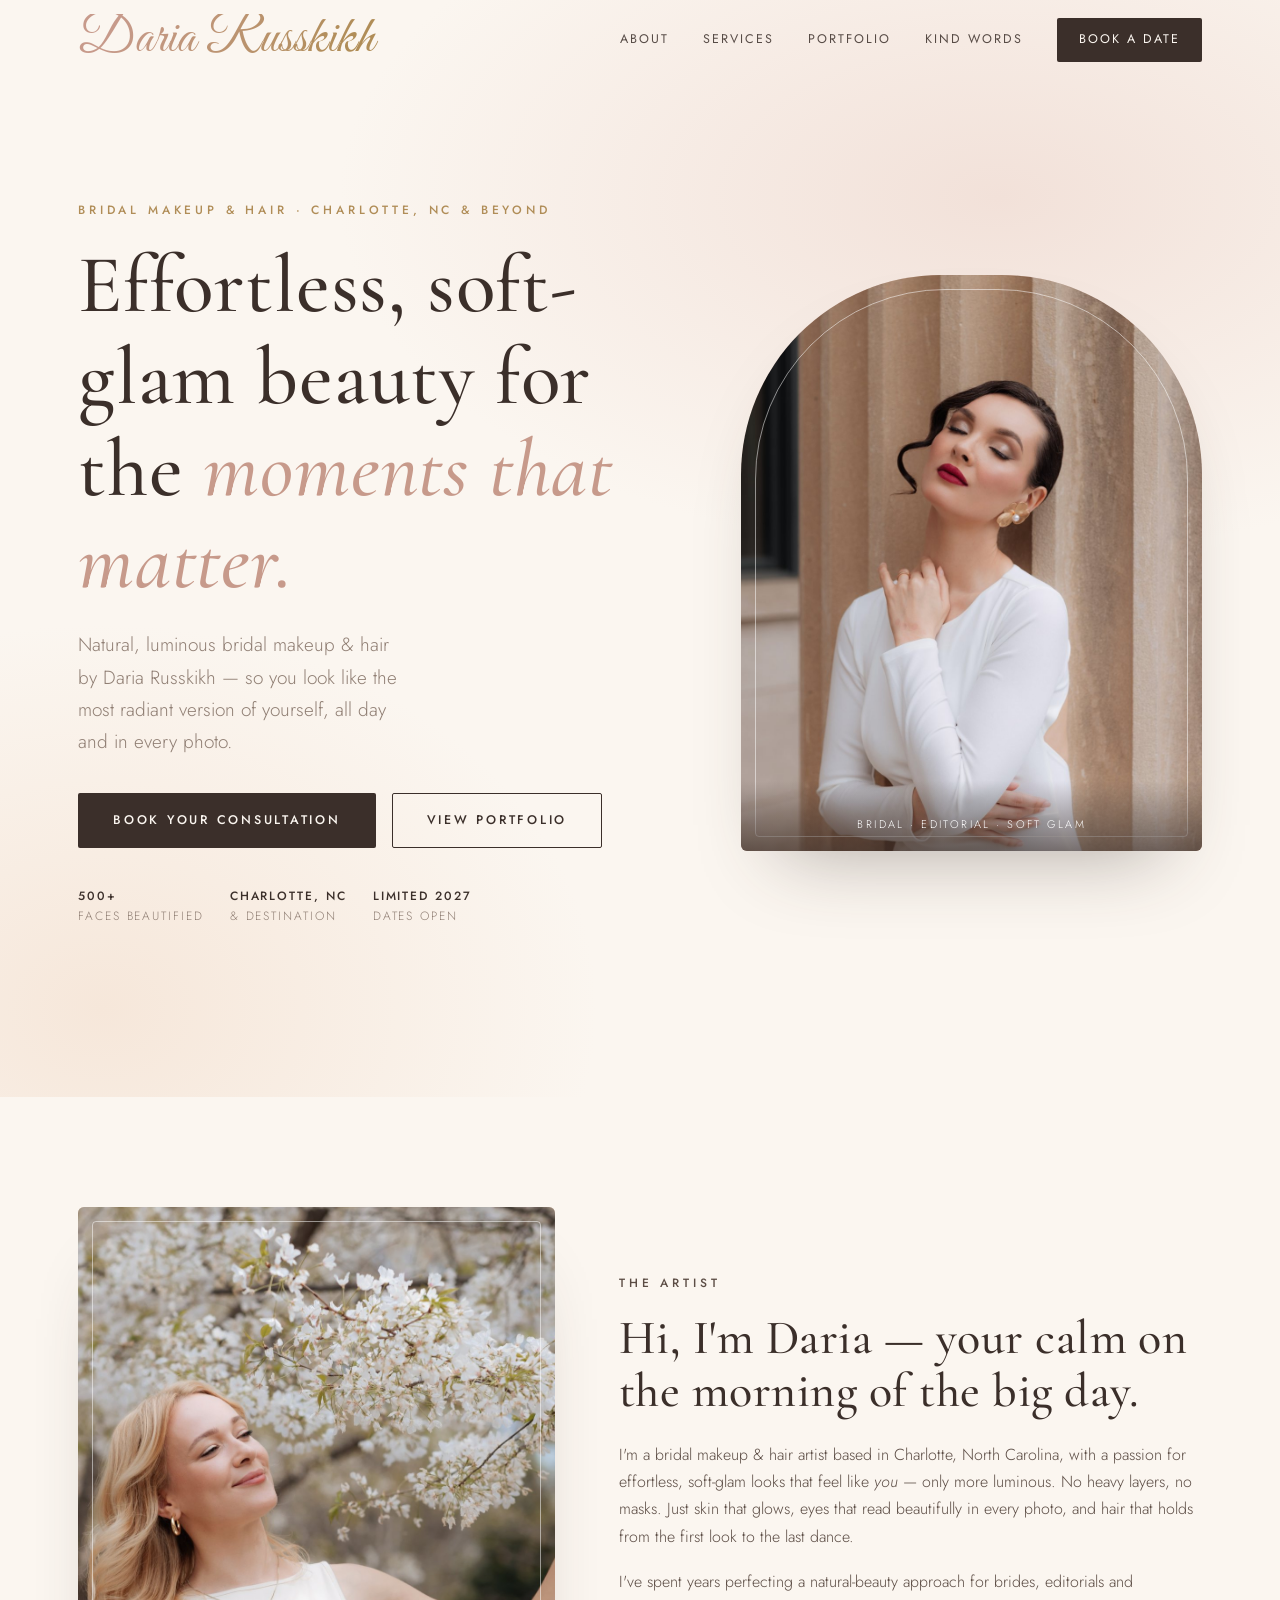
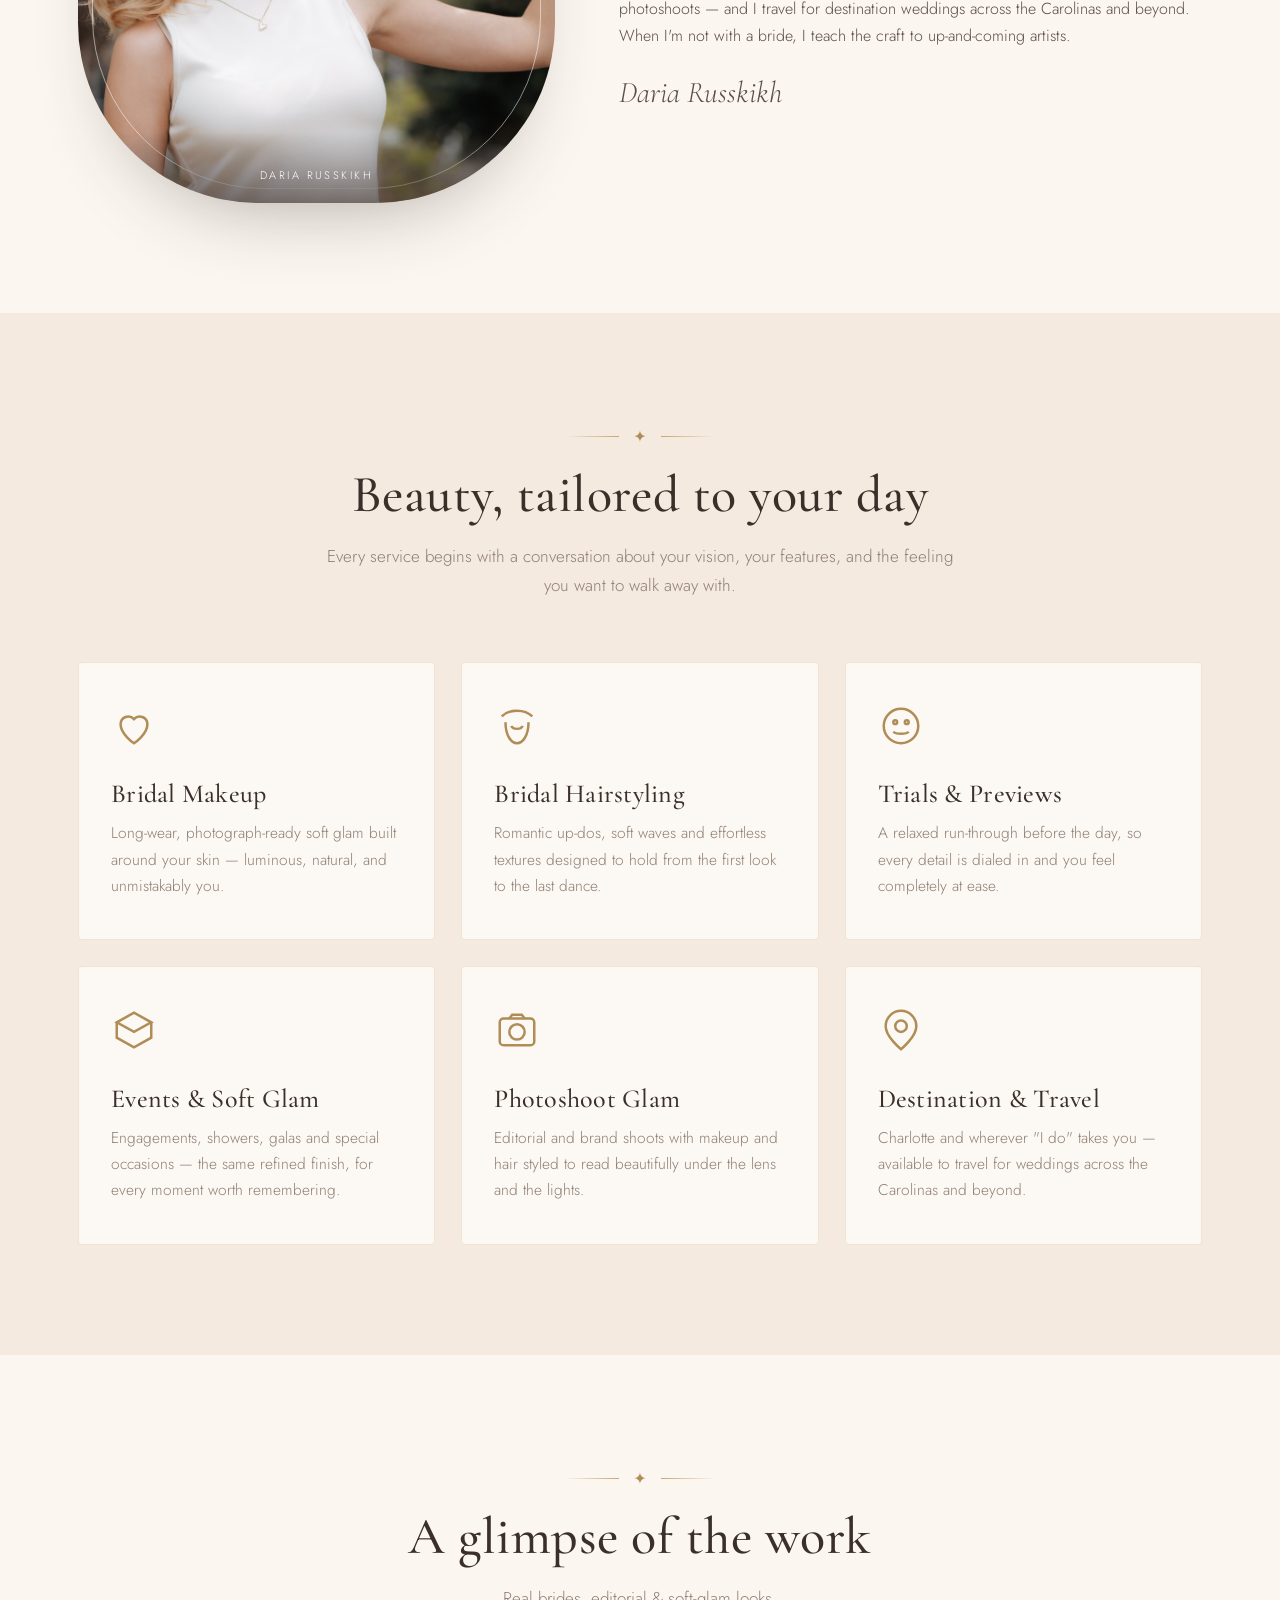
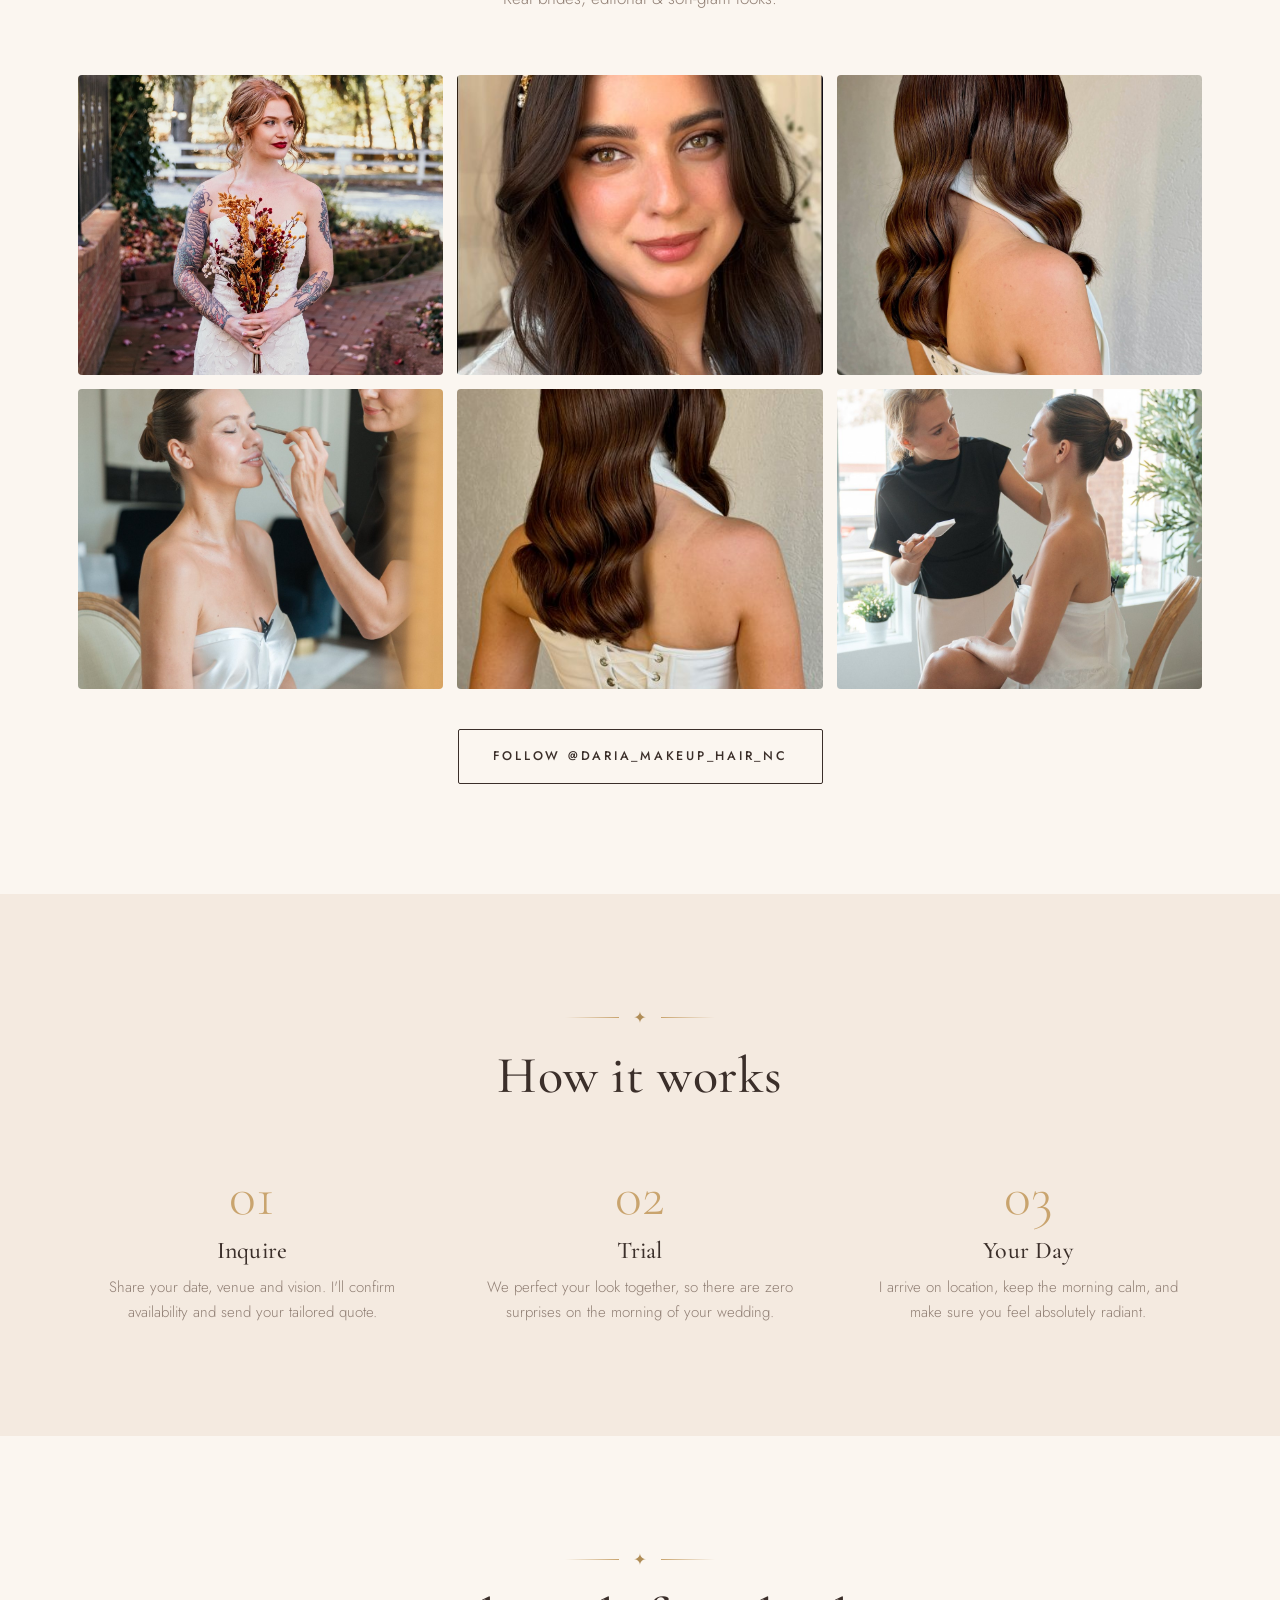
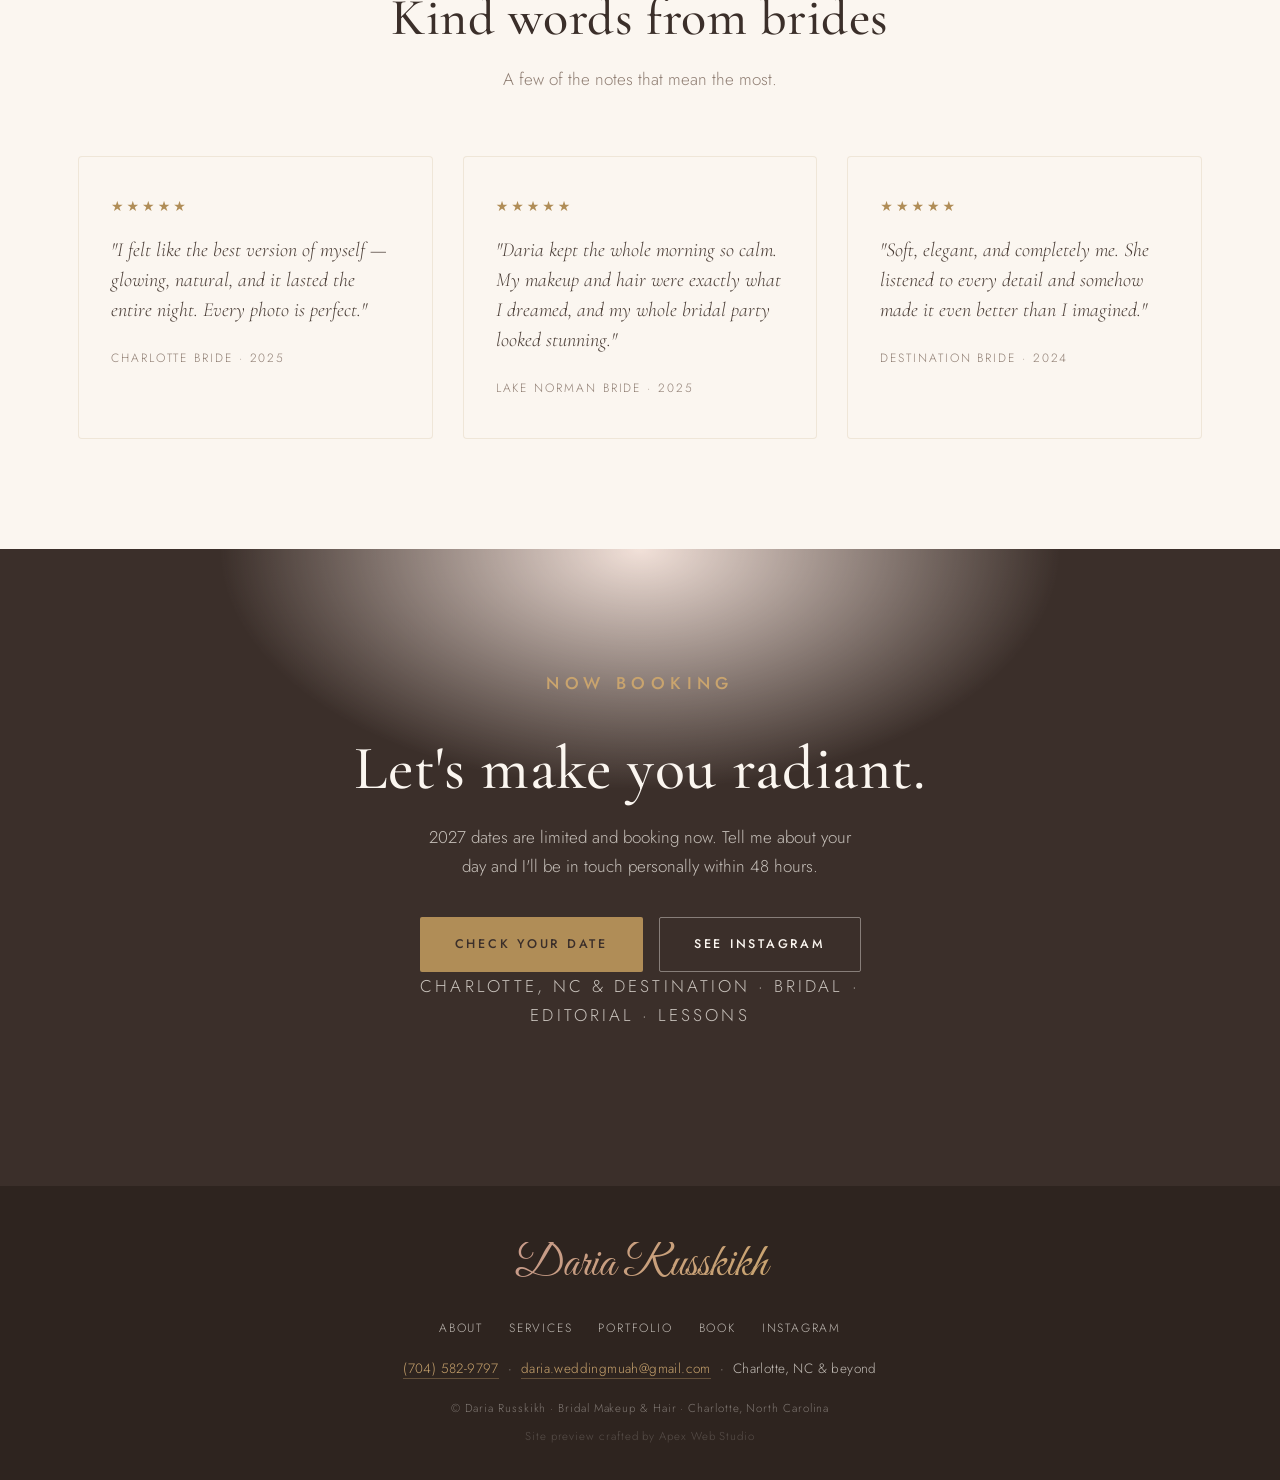
==== commit dbd8a084: "Footer: cursive name signature instead of D mono; cache-bust CSS ?v=3" ====
--- a/index.html
+++ b/index.html
@@ -14,7 +14,7 @@
 <link rel="preconnect" href="https://fonts.googleapis.com">
 <link rel="preconnect" href="https://fonts.gstatic.com" crossorigin>
 <link href="https://fonts.googleapis.com/css2?family=Cormorant+Garamond:ital,wght@0,400;0,500;0,600;1,400;1,500&family=Great+Vibes&family=Jost:wght@300;400;500;600&display=swap" rel="stylesheet">
-<link rel="stylesheet" href="css/style.css">
+<link rel="stylesheet" href="css/style.css?v=3">
 </head>
 <body>
 
@@ -161,7 +161,7 @@
 
 <footer>
   <div class="wrap">
-    <span class="mono">D</span>
+    <span class="foot-brand">Daria Russkikh</span>
     <div class="fl">
       <a href="#about">About</a><a href="#services">Services</a><a href="#portfolio">Portfolio</a>
       <a href="book.html">Book</a>
--- a/css/style.css
+++ b/css/style.css
@@ -139,6 +139,8 @@
 /* footer */
 footer{background:#2E241F;color:rgba(251,246,240,.7);padding:56px 0 34px;text-align:center}
 footer .mono{margin:0 auto 18px;border-color:var(--gold-lt);color:var(--gold-lt)}
+.foot-brand{display:inline-block;font-family:'Great Vibes',cursive;font-size:46px;line-height:1;margin-bottom:10px;padding:0 8px;
+  background:linear-gradient(120deg,var(--rose),var(--gold-lt));-webkit-background-clip:text;background-clip:text;-webkit-text-fill-color:transparent;color:var(--gold-lt)}
 footer .fl{display:flex;gap:26px;justify-content:center;margin:20px 0;flex-wrap:wrap}
 footer .fl a{font-size:12px;letter-spacing:.15em;text-transform:uppercase}
 footer .fl a:hover{color:var(--gold-lt)}
